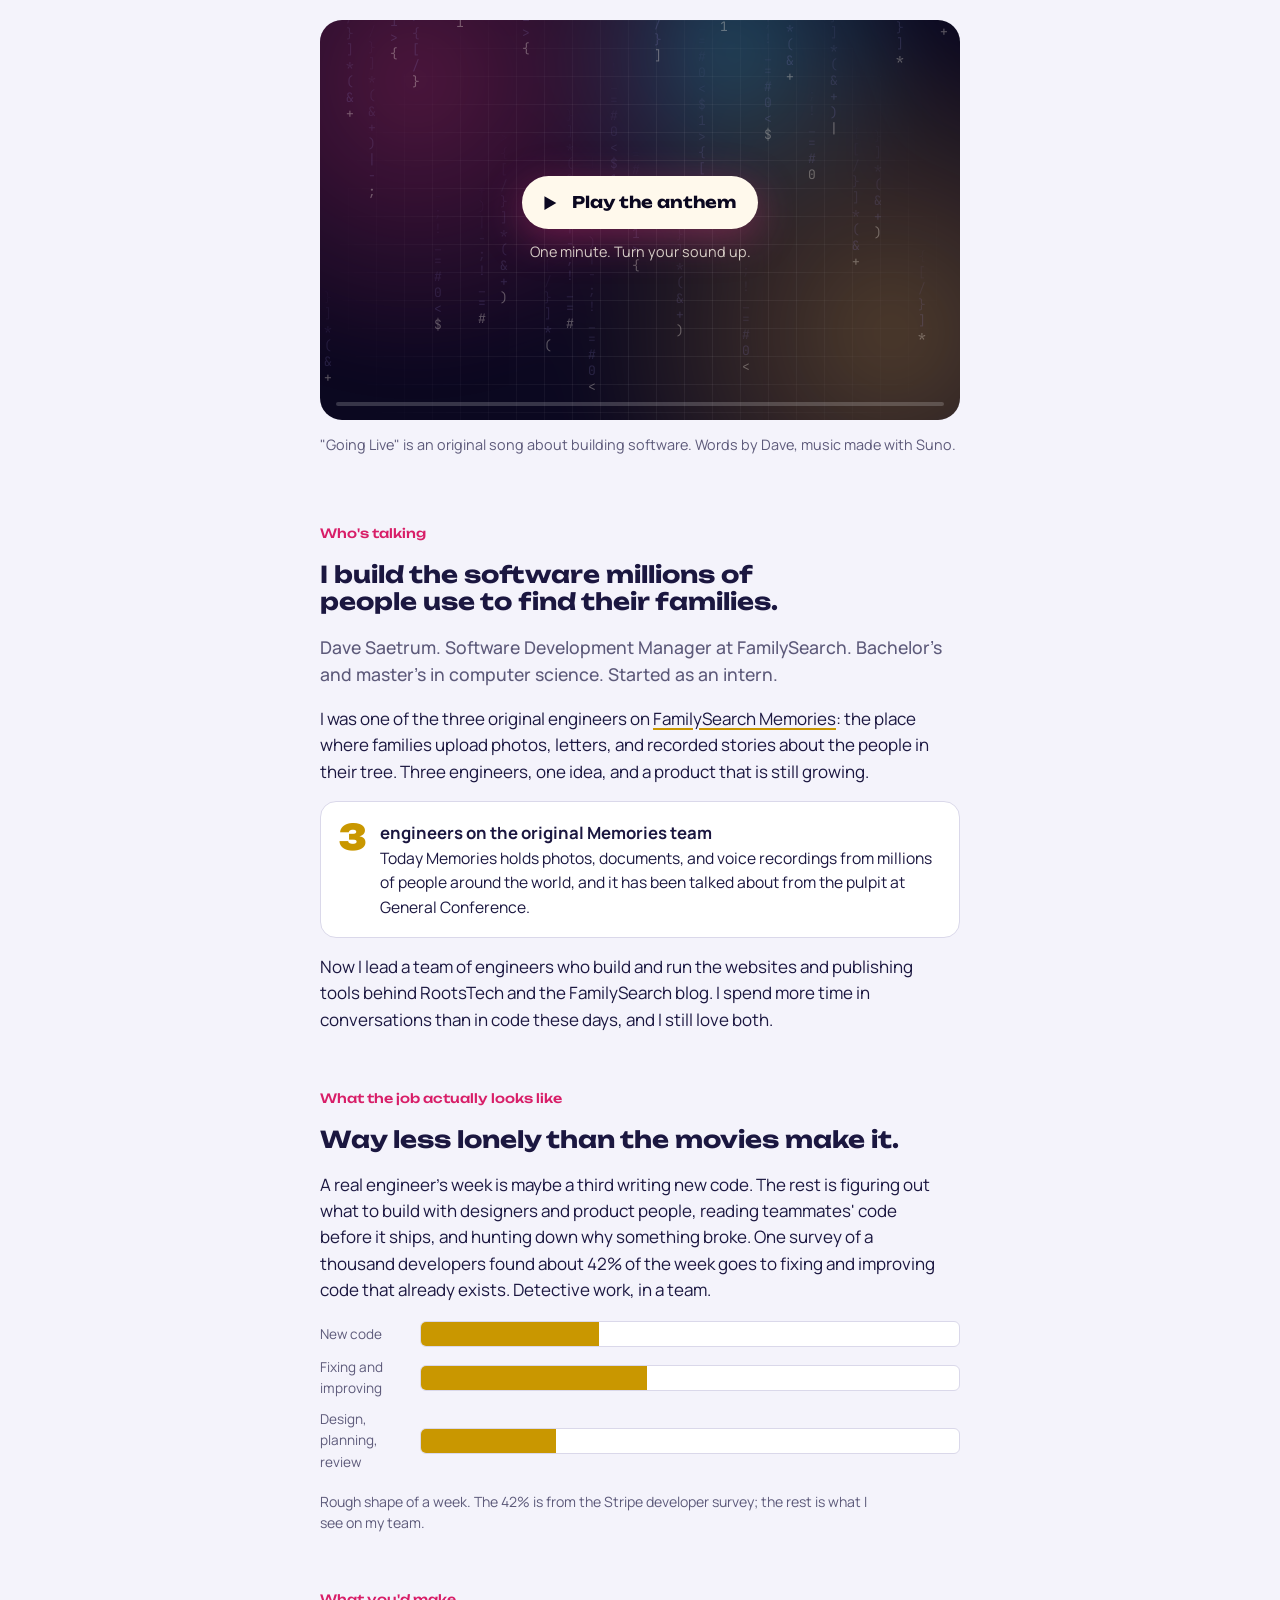
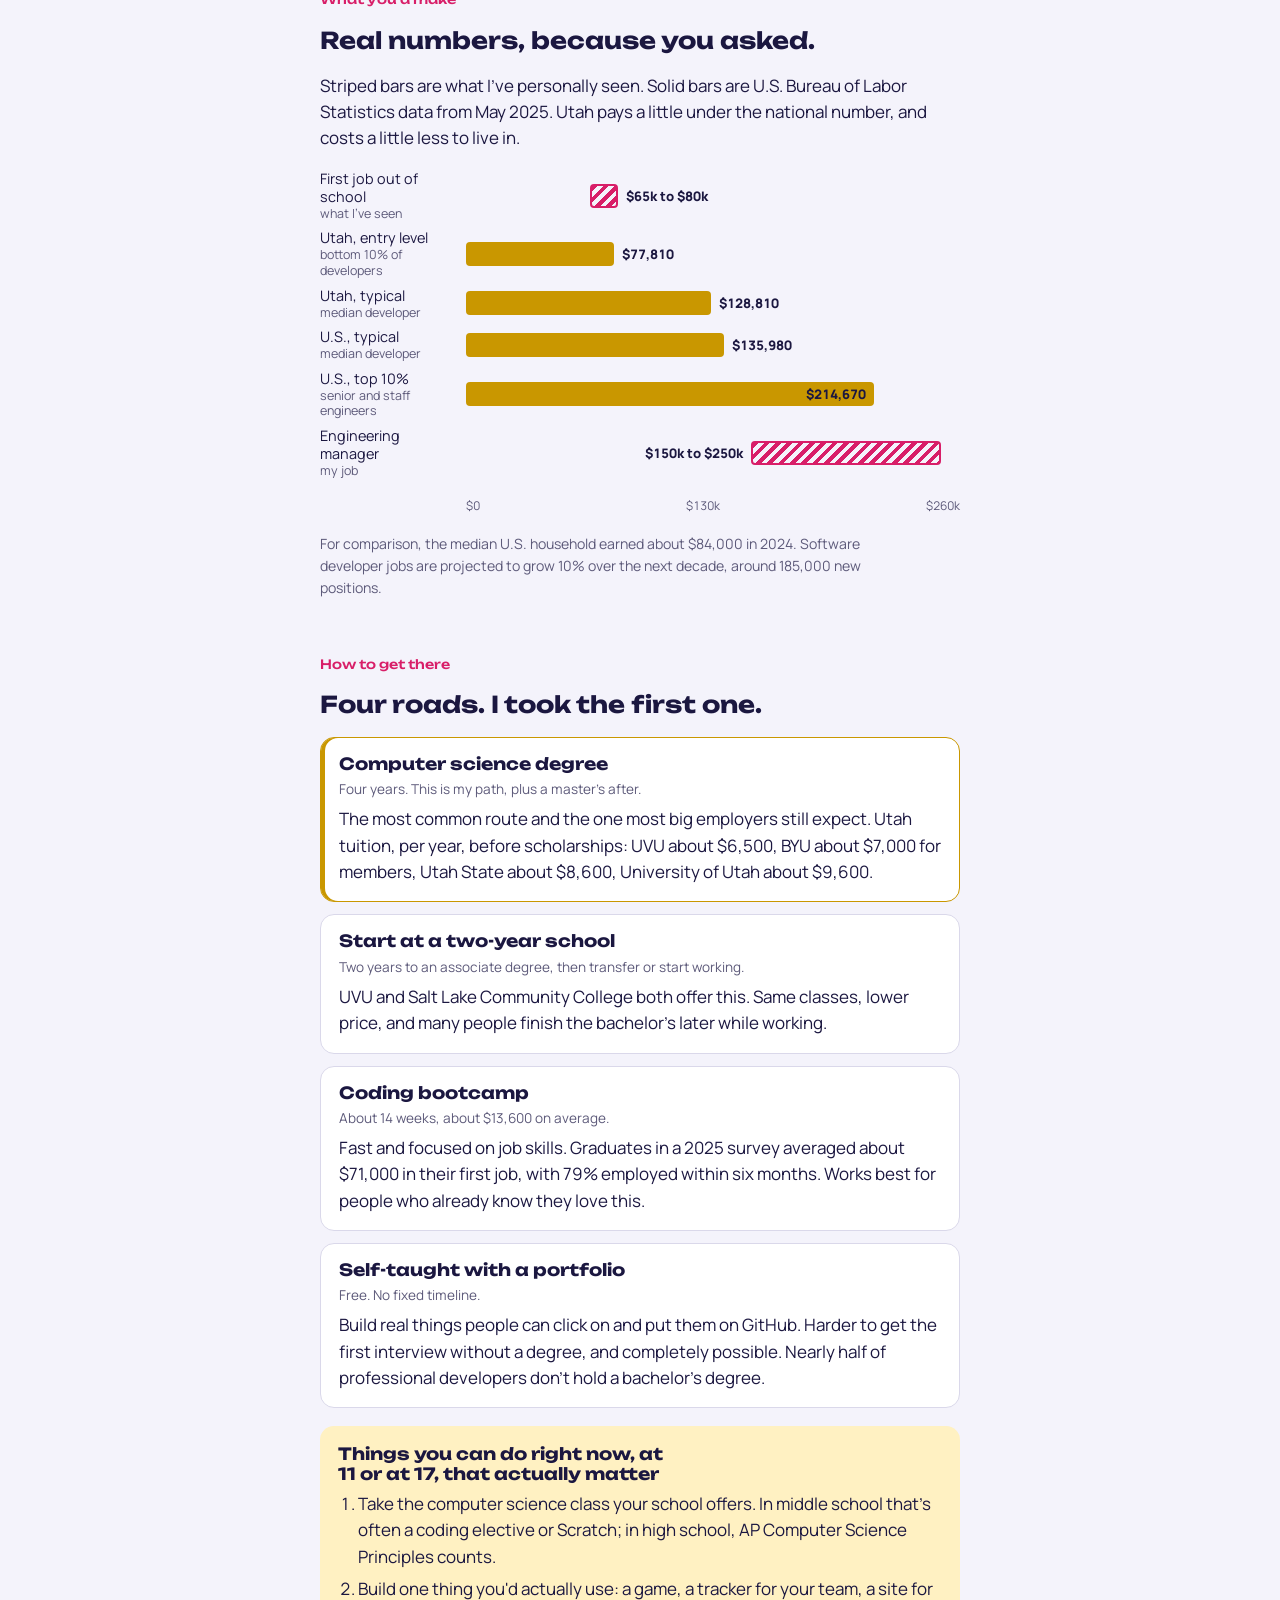
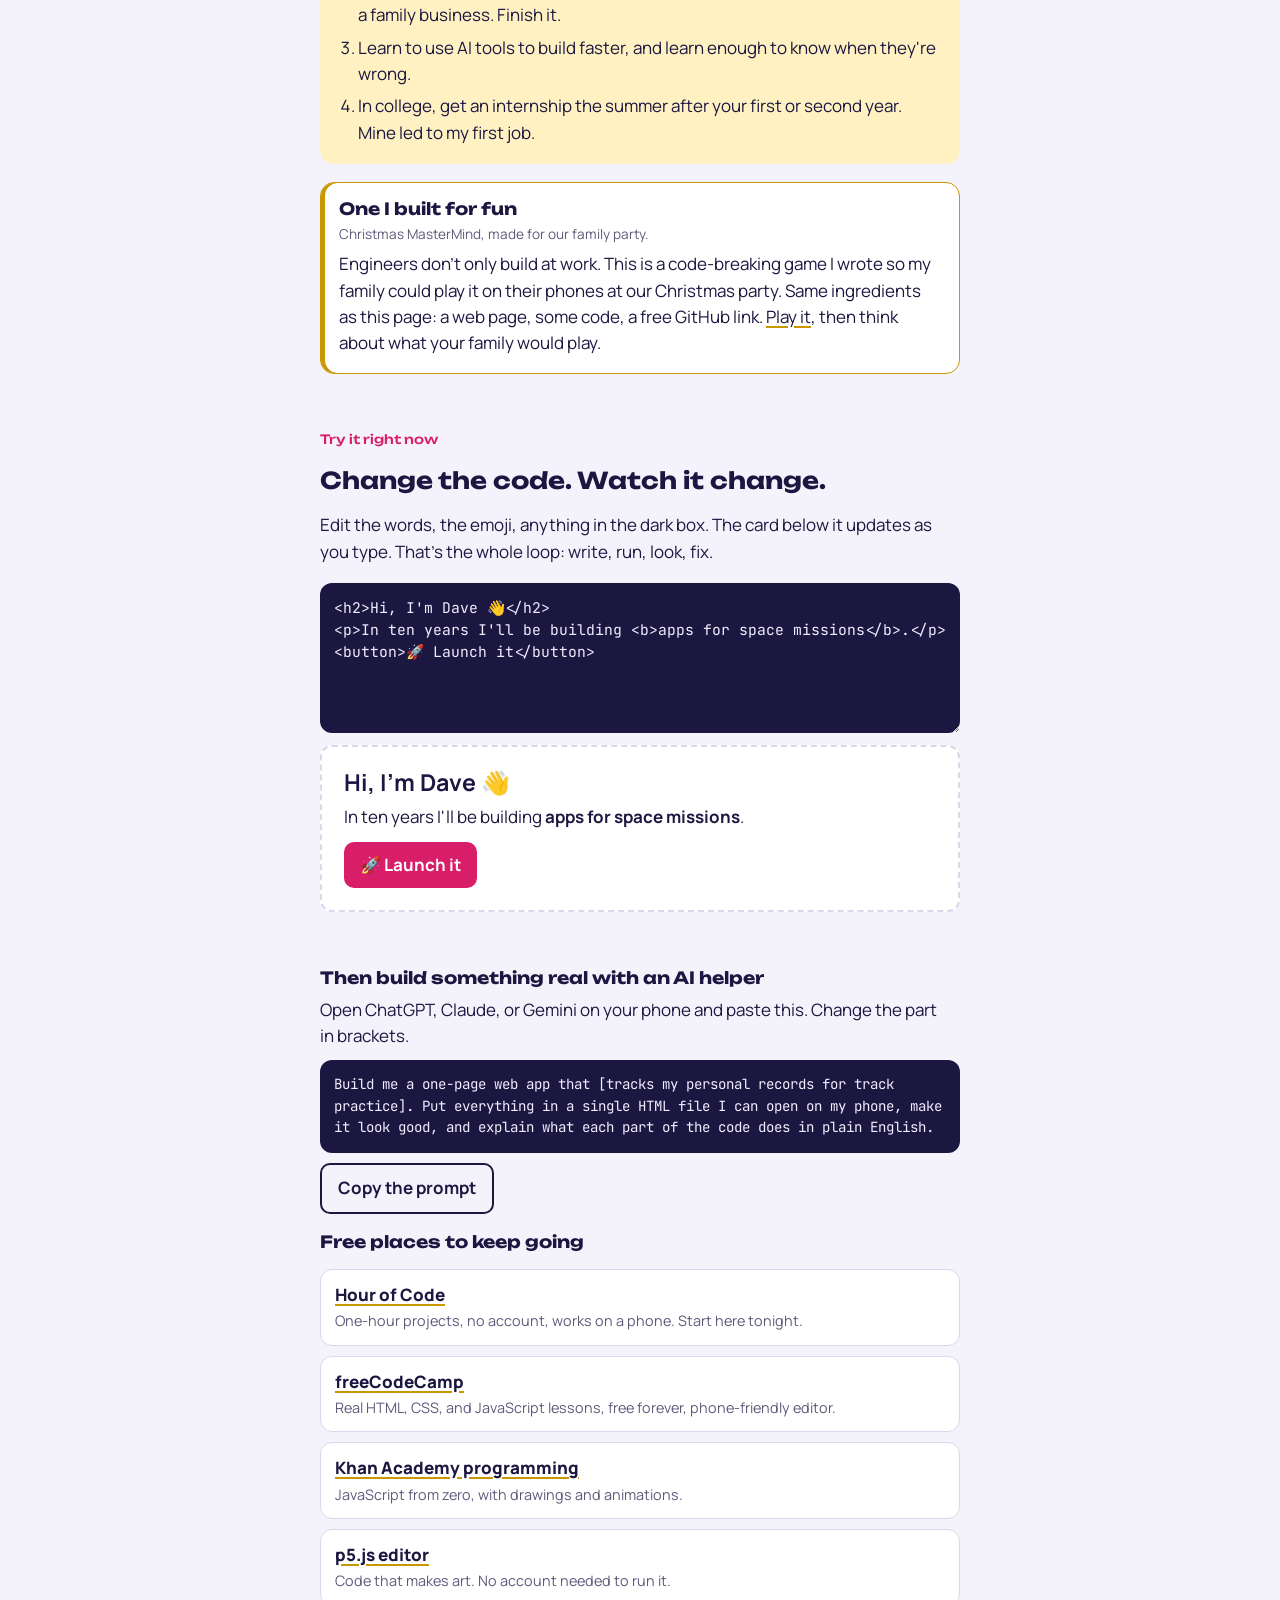
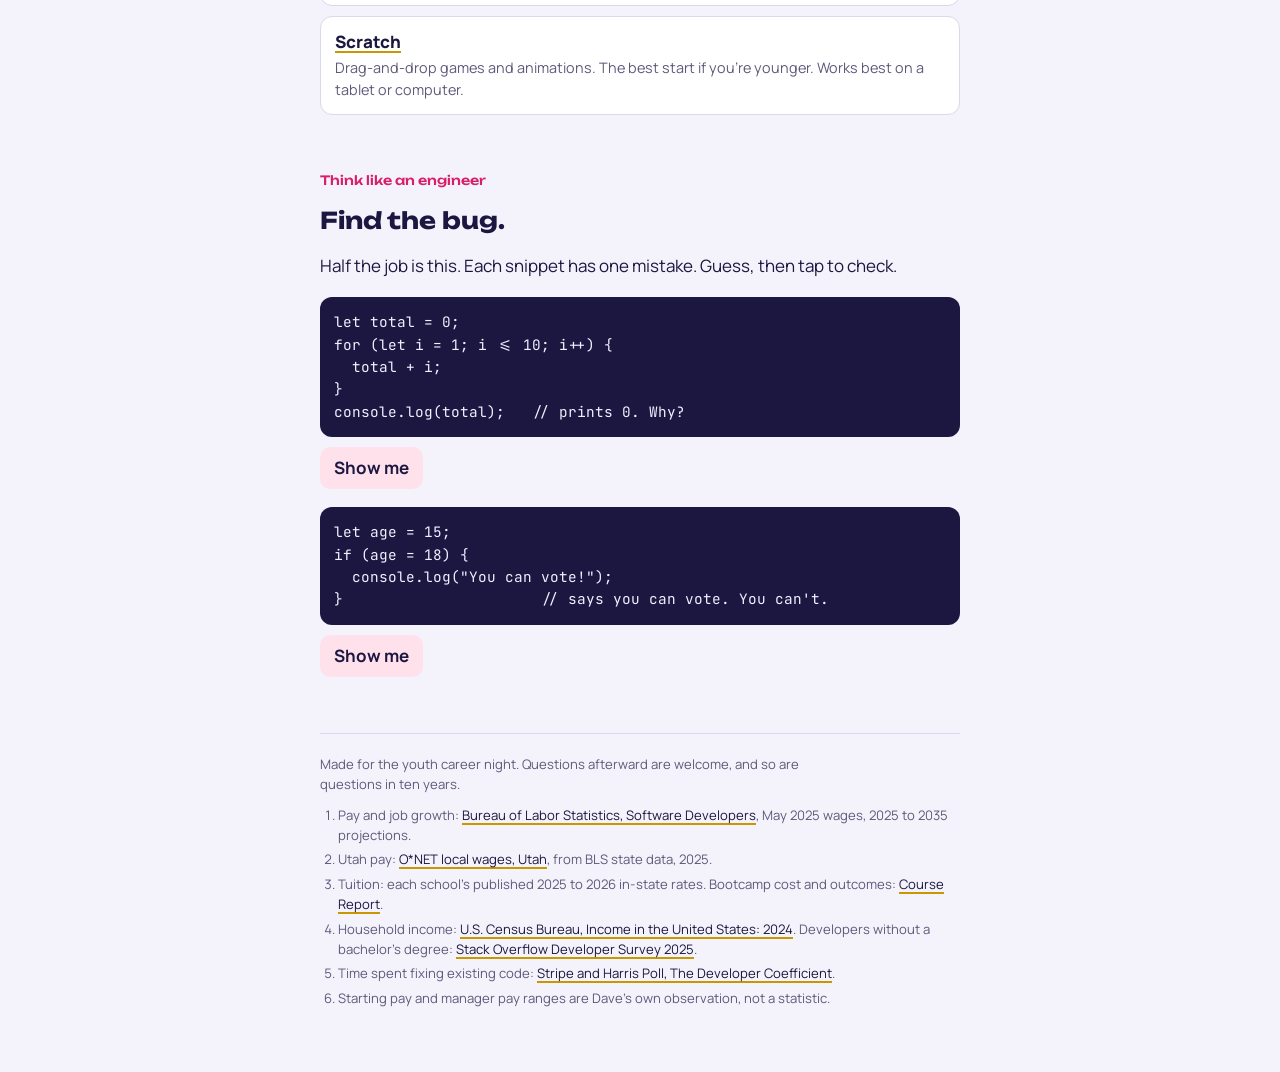
==== docs/index.html @ dc408374 "Put the whole youth career night project in the repo, with the page also built into docs/ The live p" ====
<!doctype html>
<!-- served from docs/ -->
<html lang="en">
<head>
<meta charset="utf-8">
<meta name="viewport" content="width=device-width, initial-scale=1, viewport-fit=cover">
<meta name="description" content="A one-minute original anthem and a one-page guide to a software engineering career for youth ages 11 to 18.">
<meta name="color-scheme" content="light dark">
<style>
  :root { padding-top: env(safe-area-inset-top, 0px); padding-bottom: env(safe-area-inset-bottom, 0px); }
  img { max-width: 100%; }
  [hidden] { display: none !important; }
</style>
<title>Going Live</title>
<link rel="stylesheet" href="https://fonts.googleapis.com/css2?family=Unbounded:wght@500;700;900&family=Manrope:wght@400;500;700;800&family=JetBrains+Mono:wght@400;600&display=swap">
<style>
  :root {
    --bg: #F4F3FB;
    --card: #FFFFFF;
    --ink: #1B1740;
    --muted: #5D5A7A;
    --line: #DAD8EA;
    --gold: #C99700;
    --gold-soft: #FFF1C2;
    --hot: #D81E68;
    --hot-soft: #FFE1EC;
    --code-bg: #1B1740;
    --code-ink: #F1EEFF;
    --focus: #2B5BFF;
    --stage: #0B0820;
    --stage-gold: #FFC24B;
    --stage-hot: #FF3D8A;
    --stage-cyan: #5FE6FF;
    --stage-ink: #FFF9EC;
  }
  @media (prefers-color-scheme: dark) {
    :root:not([data-theme="light"]) {
      color-scheme: dark;
      --bg: #15112B;
      --card: #1F1A3D;
      --ink: #F1EEFF;
      --muted: #A8A3C7;
      --line: #342D5E;
      --gold: #FFC24B;
      --gold-soft: #3A3010;
      --hot: #FF5C99;
      --hot-soft: #45183A;
      --code-bg: #0B0820;
      --code-ink: #F1EEFF;
      --focus: #8FB0FF;
    }
  }
  :root[data-theme="dark"] {
    color-scheme: dark;
    --bg: #15112B;
    --card: #1F1A3D;
    --ink: #F1EEFF;
    --muted: #A8A3C7;
    --line: #342D5E;
    --gold: #FFC24B;
    --gold-soft: #3A3010;
    --hot: #FF5C99;
    --hot-soft: #45183A;
    --code-bg: #0B0820;
    --code-ink: #F1EEFF;
    --focus: #8FB0FF;
  }

  * { box-sizing: border-box; }
  body {
    margin: 0;
    background: var(--bg);
    color: var(--ink);
    font-family: "Manrope", "Segoe UI", system-ui, sans-serif;
    font-size: 17px;
    line-height: 1.55;
    padding-inline: 16px;
    padding-block: 0 64px;
  }
  main { max-width: 640px; margin: 0 auto; display: grid; gap: 56px; }
  h1, h2, h3 { font-family: "Unbounded", "Manrope", sans-serif; text-wrap: balance; line-height: 1.15; margin: 0; }
  h2 { font-size: 1.45rem; font-weight: 700; }
  h3 { font-size: 1.05rem; font-weight: 700; }
  p { margin: 0; max-width: 62ch; }
  a { color: var(--ink); text-decoration-color: var(--gold); text-decoration-thickness: 2px; text-underline-offset: 3px; }
  a:hover { text-decoration-color: var(--hot); }
  :focus-visible { outline: 3px solid var(--focus); outline-offset: 3px; border-radius: 4px; }
  section { display: grid; gap: 18px; }
  .lede { font-size: 1.1rem; font-weight: 500; color: var(--muted); }
  .kicker { font-family: "Unbounded", sans-serif; font-weight: 500; font-size: .8rem; color: var(--hot); }

  /* ---------- Stage (the lyric video) ---------- */
  .top { display: grid; gap: 14px; padding-top: 20px; }
  .stage {
    position: relative;
    aspect-ratio: 4 / 5;
    max-width: 100%;
    border-radius: 22px;
    overflow: hidden;
    background: var(--stage);
    color: var(--stage-ink);
    display: grid;
    place-items: center;
    isolation: isolate;
    --beat: 0;
  }
  @media (min-width: 700px) { .stage { aspect-ratio: 16 / 10; } }
  .glow {
    position: absolute; inset: -20%;
    background:
      radial-gradient(circle at 25% 25%, var(--stage-hot) 0, transparent 38%),
      radial-gradient(circle at 78% 70%, var(--stage-gold) 0, transparent 40%),
      radial-gradient(circle at 60% 20%, var(--stage-cyan) 0, transparent 30%);
    opacity: .28;
    filter: blur(30px);
    transform: scale(calc(1 + var(--beat) * .08));
    transition: opacity .6s;
  }
  .stage.chorus .glow { opacity: .55; }
  .stage.live .glow { opacity: .8; }
  .grid {
    position: absolute; inset: 0;
    background-image: linear-gradient(rgba(255,255,255,.06) 1px, transparent 1px), linear-gradient(90deg, rgba(255,255,255,.06) 1px, transparent 1px);
    background-size: 28px 28px;
    mask-image: radial-gradient(circle at 50% 60%, #000 30%, transparent 80%);
    -webkit-mask-image: radial-gradient(circle at 50% 60%, #000 30%, transparent 80%);
  }
  .lyric {
    position: relative;
    z-index: 2;
    padding: 24px;
    text-align: center;
    font-family: "Unbounded", sans-serif;
    font-weight: 700;
    font-size: clamp(1.25rem, 5.2vw, 2rem);
    line-height: 1.2;
    text-wrap: balance;
    max-width: 92%;
    opacity: 0;
    transform: translateY(14px) scale(.96);
  }
  .lyric.in { animation: popin .42s cubic-bezier(.2,.9,.3,1.2) forwards; }
  .fx { position: absolute; inset: 0; z-index: 1; width: 100%; height: 100%; }
  .lyric .w { display: inline-block; color: var(--stage-ink); opacity: .38; transition: opacity .12s ease-out, transform .12s ease-out; }
  .lyric .w.on { opacity: 1; transform: translateY(-2px); }
  .lyric.count .w.on { color: var(--stage-gold); }
  .lyric.chorus { font-size: clamp(1.5rem, 6.4vw, 2.5rem); font-weight: 900; }
  .lyric.chorus .w { color: var(--stage-ink); opacity: .32; }
  .lyric.chorus .w.on { opacity: 1; background: linear-gradient(100deg, var(--stage-gold), #FFF3C4 45%, var(--stage-hot)); -webkit-background-clip: text; background-clip: text; color: transparent; }
  .lyric.title { font-size: clamp(2.2rem, 10vw, 4rem); font-weight: 900; letter-spacing: -.02em; color: var(--stage-ink); }
  .lyric.title small { display: block; font-family: "Manrope", sans-serif; font-weight: 600; font-size: .95rem; letter-spacing: 0; margin-top: 12px; color: var(--stage-gold); }
  @keyframes popin { to { opacity: 1; transform: none; } }
  .start {
    position: absolute; inset: 0; z-index: 3;
    display: grid; place-items: center; align-content: center; gap: 12px;
    background: transparent; border: 0; cursor: pointer; color: inherit; font: inherit;
  }
  .start .btn {
    display: inline-grid; grid-auto-flow: column; align-items: center; gap: 12px;
    padding: 14px 22px 14px 16px; border-radius: 999px;
    background: var(--stage-ink); color: var(--stage);
    font-family: "Unbounded", sans-serif; font-weight: 700; font-size: 1rem;
    box-shadow: 0 10px 40px rgba(255, 61, 138, .35);
  }
  .start .btn svg { width: 22px; height: 22px; }
  .start .note { font-size: .9rem; color: var(--stage-ink); opacity: .8; }
  .stage.playing .start { display: none; }
  .ctl {
    position: absolute; right: 14px; bottom: 28px; z-index: 4;
    width: 46px; height: 46px; border-radius: 50%; border: 0; cursor: pointer;
    background: rgba(255, 249, 236, .18); color: var(--stage-ink);
    backdrop-filter: blur(6px); -webkit-backdrop-filter: blur(6px);
    display: grid; place-items: center;
  }
  .ctl svg { width: 20px; height: 20px; fill: currentColor; }
  .ctl:hover { background: rgba(255, 249, 236, .3); }
  .stage.paused .lyric { opacity: .35; }
  .hint { position: absolute; left: 16px; bottom: 30px; z-index: 3; font-size: .8rem; color: var(--stage-ink); opacity: .7; }
  .bar { position: absolute; left: 16px; right: 16px; bottom: 14px; height: 4px; background: rgba(255,255,255,.18); border-radius: 2px; overflow: hidden; z-index: 2; }
  .bar i { display: block; height: 100%; width: 0; background: var(--stage-gold); }
  .caption { display: flex; justify-content: space-between; gap: 12px; font-size: .9rem; color: var(--muted); flex-wrap: wrap; }
  .replay { background: none; border: 0; padding: 0; font: inherit; font-weight: 700; color: var(--hot); cursor: pointer; }

  /* ---------- Story ---------- */
  .story { display: grid; gap: 16px; }
  .figure {
    display: grid; grid-template-columns: auto 1fr; gap: 14px; align-items: start;
    padding: 18px; border-radius: 16px; background: var(--card); border: 1px solid var(--line);
  }
  .figure .num { font-family: "Unbounded", sans-serif; font-weight: 900; font-size: 2.2rem; color: var(--gold); line-height: 1; font-variant-numeric: tabular-nums; }
  .figure p { font-size: .98rem; }
  .figure strong { display: block; font-size: 1.05rem; }

  /* ---------- Day in the life ---------- */
  .day { display: grid; gap: 10px; }
  .day .row { display: grid; grid-template-columns: 5.5rem 1fr; gap: 12px; align-items: center; }
  .day .track { height: 26px; border-radius: 6px; background: var(--card); border: 1px solid var(--line); overflow: hidden; display: flex; }
  .day .track span { display: block; height: 100%; background: var(--gold); }
  .day .track span + span { margin-left: 2px; }
  .day .row small { color: var(--muted); font-size: .85rem; }
  .legend { display: flex; gap: 16px; flex-wrap: wrap; font-size: .85rem; color: var(--muted); }
  .legend i { display: inline-block; width: 12px; height: 12px; border-radius: 3px; vertical-align: -2px; margin-right: 6px; background: var(--gold); }
  .legend i.mine { background: repeating-linear-gradient(135deg, var(--hot) 0 3px, transparent 3px 6px); border: 1px solid var(--hot); }

  /* ---------- Pay ladder ---------- */
  .ladder { display: grid; gap: 8px; }
  .ladder .r { display: grid; grid-template-columns: minmax(0, 8.5rem) 1fr; gap: 10px; align-items: center; }
  .ladder .lab { font-size: .9rem; line-height: 1.25; }
  .ladder .lab small { display: block; color: var(--muted); font-size: .78rem; }
  .ladder .scale { position: relative; height: 30px; }
  .ladder .fill { position: absolute; top: 3px; bottom: 3px; border-radius: 4px; background: var(--gold); min-width: 4px; }
  .ladder .fill.mine { background: repeating-linear-gradient(135deg, var(--hot) 0 4px, transparent 4px 8px); border: 2px solid var(--hot); }
  .ladder .val { position: absolute; top: 50%; transform: translateY(-50%); left: calc(var(--x) + 8px); font-size: .82rem; font-weight: 800; white-space: nowrap; font-variant-numeric: tabular-nums; }
  .ladder .val.flip { left: auto; right: calc(100% - var(--x) + 8px); }
  .axis { display: flex; justify-content: space-between; margin-left: calc(8.5rem + 10px); font-size: .75rem; color: var(--muted); font-variant-numeric: tabular-nums; }
  .note { font-size: .88rem; color: var(--muted); }
  @media (max-width: 430px) {
    .ladder .r { grid-template-columns: minmax(0, 7rem) 1fr; }
    .axis { margin-left: calc(7rem + 10px); }
  }

  /* ---------- Paths ---------- */
  .paths { display: grid; gap: 12px; }
  .path { padding: 16px 18px; border-radius: 14px; border: 1px solid var(--line); background: var(--card); display: grid; gap: 6px; }
  .path.mine { border-color: var(--gold); box-shadow: inset 4px 0 0 var(--gold); }
  .path .meta { font-size: .85rem; color: var(--muted); }
  .path ul { margin: 4px 0 0; padding-left: 18px; font-size: .95rem; }
  .now { padding: 18px; border-radius: 14px; background: var(--gold-soft); display: grid; gap: 8px; }
  .now ol { margin: 0; padding-left: 20px; display: grid; gap: 6px; }

  /* ---------- Try it ---------- */
  .editor { display: grid; gap: 12px; }
  textarea {
    width: 100%; min-height: 150px; resize: vertical;
    font-family: "JetBrains Mono", Consolas, monospace; font-size: .92rem; line-height: 1.5;
    color: var(--code-ink); background: var(--code-bg); border: 0; border-radius: 12px; padding: 14px;
  }
  .preview { padding: 22px; border-radius: 12px; border: 2px dashed var(--line); background: var(--card); min-height: 90px; }
  .preview h2, .preview h1, .preview h3 { font-family: "Manrope", sans-serif; margin: 0 0 8px; }
  .preview p { margin: 0 0 12px; }
  .preview button { font: inherit; font-weight: 700; padding: 10px 16px; border-radius: 10px; border: 0; background: var(--hot); color: #fff; cursor: pointer; }
  .toast { font-weight: 800; color: var(--hot); min-height: 1.5em; }
  .prompt { display: grid; gap: 10px; }
  .prompt pre {
    margin: 0; white-space: pre-wrap; font-family: "JetBrains Mono", Consolas, monospace; font-size: .88rem;
    background: var(--code-bg); color: var(--code-ink); padding: 14px; border-radius: 12px;
  }
  .copy { justify-self: start; font: inherit; font-weight: 700; padding: 10px 16px; border-radius: 10px; border: 2px solid var(--ink); background: transparent; color: var(--ink); cursor: pointer; }
  .links { display: grid; gap: 10px; padding: 0; margin: 0; list-style: none; }
  .links li { display: grid; gap: 2px; padding: 12px 14px; border-radius: 12px; background: var(--card); border: 1px solid var(--line); }
  .links li a { font-weight: 800; }
  .links li span { font-size: .9rem; color: var(--muted); }

  /* ---------- Bug hunt ---------- */
  .bug { display: grid; gap: 10px; }
  .bug pre { margin: 0; overflow-x: auto; font-family: "JetBrains Mono", Consolas, monospace; font-size: .9rem; line-height: 1.55; background: var(--code-bg); color: var(--code-ink); padding: 14px; border-radius: 12px; }
  .bug .fixed { color: var(--stage-gold); font-weight: 600; }
  .reveal { justify-self: start; font: inherit; font-weight: 700; padding: 8px 14px; border-radius: 10px; border: 0; background: var(--hot-soft); color: var(--ink); cursor: pointer; }
  .answer { padding: 12px 14px; border-radius: 10px; background: var(--gold-soft); font-size: .95rem; }

  footer { display: grid; gap: 10px; font-size: .82rem; color: var(--muted); border-top: 1px solid var(--line); padding-top: 20px; }
  footer ol { margin: 0; padding-left: 18px; display: grid; gap: 4px; }

  @media (prefers-reduced-motion: reduce) {
    .glow { transform: none !important; transition: none; }
    .lyric.in { animation-duration: .01s; }
  }
</style>

</head>
<body>
<main>
  <div class="top">
    <div class="stage" id="stage" aria-label="One-minute lyric video: Going Live">
      <div class="glow"></div>
      <div class="grid"></div>
      <canvas class="fx" id="fx" aria-hidden="true"></canvas>
      <div class="lyric" id="lyric" aria-live="polite"></div>
      <button class="start" id="start" type="button" aria-label="Play the one-minute anthem">
        <span class="btn"><svg viewBox="0 0 24 24" fill="currentColor" aria-hidden="true"><path d="M7 4.5v15l13-7.5z"/></svg>Play the anthem</span>
        <span class="note">One minute. Turn your sound up.</span>
      </button>
      <button class="ctl" id="pause" type="button" aria-label="Pause" hidden>
        <svg viewBox="0 0 24 24" aria-hidden="true"><path id="pause-icon" d="M6 5h4v14H6zm8 0h4v14h-4z"/></svg>
      </button>
      <span class="hint" id="hint" hidden>Tap anywhere to pause</span>
      <div class="bar" aria-hidden="true"><i id="progress"></i></div>
    </div>
    <div class="caption">
      <span>"Going Live" is an original song about building software. Words by Dave, music made with Suno.</span>
      <button class="replay" id="replay" type="button" hidden>Play it again</button>
      <span id="audio-note" role="status"></span>
    </div>
  </div>

  <section id="who">
    <span class="kicker">Who's talking</span>
    <h2>I build the software millions of people use to find their families.</h2>
    <p class="lede">Dave Saetrum. Software Development Manager at FamilySearch. Bachelor's and master's in computer science. Started as an intern.</p>
    <div class="story">
      <p>I was one of the three original engineers on <a href="https://www.familysearch.org/en/memories/">FamilySearch Memories</a>: the place where families upload photos, letters, and recorded stories about the people in their tree. Three engineers, one idea, and a product that is still growing.</p>
      <div class="figure">
        <div class="num">3</div>
        <p><strong>engineers on the original Memories team</strong>Today Memories holds photos, documents, and voice recordings from millions of people around the world, and it has been talked about from the pulpit at General Conference.</p>
      </div>
      <p>Now I lead a team of engineers who build and run the websites and publishing tools behind RootsTech and the FamilySearch blog. I spend more time in conversations than in code these days, and I still love both.</p>
    </div>
  </section>

  <section id="day">
    <span class="kicker">What the job actually looks like</span>
    <h2>Way less lonely than the movies make it.</h2>
    <p>A real engineer's week is maybe a third writing new code. The rest is figuring out what to build with designers and product people, reading teammates' code before it ships, and hunting down why something broke. One survey of a thousand developers found about 42% of the week goes to fixing and improving code that already exists. Detective work, in a team.</p>
    <div class="day" role="img" aria-label="A typical week: roughly a third writing new code, a third fixing and improving existing code, a third planning, design, and code review.">
      <div class="row"><small>New code</small><div class="track"><span style="width:33%"></span></div></div>
      <div class="row"><small>Fixing and improving</small><div class="track"><span style="width:42%"></span></div></div>
      <div class="row"><small>Design, planning, review</small><div class="track"><span style="width:25%"></span></div></div>
    </div>
    <p class="note">Rough shape of a week. The 42% is from the Stripe developer survey; the rest is what I see on my team.</p>
  </section>

  <section id="pay">
    <span class="kicker">What you'd make</span>
    <h2>Real numbers, because you asked.</h2>
    <p>Striped bars are what I've personally seen. Solid bars are U.S. Bureau of Labor Statistics data from May 2025. Utah pays a little under the national number, and costs a little less to live in.</p>
    <div class="ladder" role="img" aria-label="Pay ladder: first job 65 to 80 thousand dollars; Utah entry level 77,810; Utah median 128,810; US median 135,980; US top ten percent 214,670; engineering manager 150 to 250 thousand.">
      <div class="r"><div class="lab">First job out of school<small>what I've seen</small></div><div class="scale"><div class="fill mine" style="left:25%;width:5.8%"></div><span class="val" style="--x:30.8%">$65k to $80k</span></div></div>
      <div class="r"><div class="lab">Utah, entry level<small>bottom 10% of developers</small></div><div class="scale"><div class="fill" style="left:0;width:29.9%"></div><span class="val" style="--x:29.9%">$77,810</span></div></div>
      <div class="r"><div class="lab">Utah, typical<small>median developer</small></div><div class="scale"><div class="fill" style="left:0;width:49.5%"></div><span class="val" style="--x:49.5%">$128,810</span></div></div>
      <div class="r"><div class="lab">U.S., typical<small>median developer</small></div><div class="scale"><div class="fill" style="left:0;width:52.3%"></div><span class="val" style="--x:52.3%">$135,980</span></div></div>
      <div class="r"><div class="lab">U.S., top 10%<small>senior and staff engineers</small></div><div class="scale"><div class="fill" style="left:0;width:82.6%"></div><span class="val flip" style="--x:82.6%">$214,670</span></div></div>
      <div class="r"><div class="lab">Engineering manager<small>my job</small></div><div class="scale"><div class="fill mine" style="left:57.7%;width:38.5%"></div><span class="val flip" style="--x:57.7%">$150k to $250k</span></div></div>
    </div>
    <div class="axis"><span>$0</span><span>$130k</span><span>$260k</span></div>
    <p class="note">For comparison, the median U.S. household earned about $84,000 in 2024. Software developer jobs are projected to grow 10% over the next decade, around 185,000 new positions.</p>
  </section>

  <section id="paths">
    <span class="kicker">How to get there</span>
    <h2>Four roads. I took the first one.</h2>
    <div class="paths">
      <div class="path mine">
        <h3>Computer science degree</h3>
        <span class="meta">Four years. This is my path, plus a master's after.</span>
        <p>The most common route and the one most big employers still expect. Utah tuition, per year, before scholarships: UVU about $6,500, BYU about $7,000 for members, Utah State about $8,600, University of Utah about $9,600.</p>
      </div>
      <div class="path">
        <h3>Start at a two-year school</h3>
        <span class="meta">Two years to an associate degree, then transfer or start working.</span>
        <p>UVU and Salt Lake Community College both offer this. Same classes, lower price, and many people finish the bachelor's later while working.</p>
      </div>
      <div class="path">
        <h3>Coding bootcamp</h3>
        <span class="meta">About 14 weeks, about $13,600 on average.</span>
        <p>Fast and focused on job skills. Graduates in a 2025 survey averaged about $71,000 in their first job, with 79% employed within six months. Works best for people who already know they love this.</p>
      </div>
      <div class="path">
        <h3>Self-taught with a portfolio</h3>
        <span class="meta">Free. No fixed timeline.</span>
        <p>Build real things people can click on and put them on GitHub. Harder to get the first interview without a degree, and completely possible. Nearly half of professional developers don't hold a bachelor's degree.</p>
      </div>
    </div>
    <div class="now">
      <h3>Things you can do right now, at 11 or at 17, that actually matter</h3>
      <ol>
        <li>Take the computer science class your school offers. In middle school that's often a coding elective or Scratch; in high school, AP Computer Science Principles counts.</li>
        <li>Build one thing you'd actually use: a game, a tracker for your team, a site for a family business. Finish it.</li>
        <li>Learn to use AI tools to build faster, and learn enough to know when they're wrong.</li>
        <li>In college, get an internship the summer after your first or second year. Mine led to my first job.</li>
      </ol>
    </div>
    <div class="path mine">
      <h3>One I built for fun</h3>
      <span class="meta">Christmas MasterMind, made for our family party.</span>
      <p>Engineers don't only build at work. This is a code-breaking game I wrote so my family could play it on their phones at our Christmas party. Same ingredients as this page: a web page, some code, a free GitHub link. <a href="https://murteas.github.io/XmasMM/">Play it</a>, then think about what your family would play.</p>
    </div>
  </section>

  <section id="try">
    <span class="kicker">Try it right now</span>
    <h2>Change the code. Watch it change.</h2>
    <p>Edit the words, the emoji, anything in the dark box. The card below it updates as you type. That's the whole loop: write, run, look, fix.</p>
    <div class="editor">
      <label for="code" hidden>Editable HTML</label>
      <textarea id="code" spellcheck="false">&lt;h2&gt;Hi, I'm Dave 👋&lt;/h2&gt;
&lt;p&gt;In ten years I'll be building &lt;b&gt;apps for space missions&lt;/b&gt;.&lt;/p&gt;
&lt;button&gt;🚀 Launch it&lt;/button&gt;</textarea>
      <div class="preview" id="preview"></div>
      <div class="toast" id="toast" aria-live="polite"></div>
    </div>
    <div class="prompt">
      <h3>Then build something real with an AI helper</h3>
      <p>Open ChatGPT, Claude, or Gemini on your phone and paste this. Change the part in brackets.</p>
      <pre id="prompt-text">Build me a one-page web app that [tracks my personal records for track practice]. Put everything in a single HTML file I can open on my phone, make it look good, and explain what each part of the code does in plain English.</pre>
      <button class="copy" id="copy" type="button">Copy the prompt</button>
    </div>
    <h3>Free places to keep going</h3>
    <ul class="links">
      <li><a href="https://code.org/hourofcode">Hour of Code</a><span>One-hour projects, no account, works on a phone. Start here tonight.</span></li>
      <li><a href="https://www.freecodecamp.org/learn">freeCodeCamp</a><span>Real HTML, CSS, and JavaScript lessons, free forever, phone-friendly editor.</span></li>
      <li><a href="https://www.khanacademy.org/computing/computer-programming">Khan Academy programming</a><span>JavaScript from zero, with drawings and animations.</span></li>
      <li><a href="https://editor.p5js.org">p5.js editor</a><span>Code that makes art. No account needed to run it.</span></li>
      <li><a href="https://scratch.mit.edu">Scratch</a><span>Drag-and-drop games and animations. The best start if you're younger. Works best on a tablet or computer.</span></li>
    </ul>
  </section>

  <section id="bug">
    <span class="kicker">Think like an engineer</span>
    <h2>Find the bug.</h2>
    <p>Half the job is this. Each snippet has one mistake. Guess, then tap to check.</p>
    <div class="bug">
      <pre>let total = 0;
for (let i = 1; i &lt;= 10; i++) {
  total + i;
}
console.log(total);   // prints 0. Why?</pre>
      <button class="reveal" type="button" data-answer="a1">Show me</button>
      <div class="answer" id="a1" hidden><code>total + i</code> adds the numbers and then throws the result away. It needs <code>total += i</code>, which adds <em>and saves</em>. Every engineer alive has made this one.</div>
    </div>
    <div class="bug">
      <pre>let age = 15;
if (age = 18) {
  console.log("You can vote!");
}                      // says you can vote. You can't.</pre>
      <button class="reveal" type="button" data-answer="a2">Show me</button>
      <div class="answer" id="a2" hidden>One equals sign <em>sets</em> age to 18. Comparing takes two: <code>age === 18</code>. The computer did exactly what it was told, which is the whole problem with computers.</div>
    </div>
  </section>

  <footer>
    <p>Made for the youth career night. Questions afterward are welcome, and so are questions in ten years.</p>
    <ol>
      <li>Pay and job growth: <a href="https://www.bls.gov/ooh/computer-and-information-technology/software-developers.htm">Bureau of Labor Statistics, Software Developers</a>, May 2025 wages, 2025 to 2035 projections.</li>
      <li>Utah pay: <a href="https://www.onetonline.org/link/localwages/15-1252.00?st=UT">O*NET local wages, Utah</a>, from BLS state data, 2025.</li>
      <li>Tuition: each school's published 2025 to 2026 in-state rates. Bootcamp cost and outcomes: <a href="https://www.coursereport.com/coding-bootcamp-ultimate-guide">Course Report</a>.</li>
      <li>Household income: <a href="https://www.census.gov/newsroom/press-releases/2025/income-poverty-health-insurance-coverage.html">U.S. Census Bureau, Income in the United States: 2024</a>. Developers without a bachelor's degree: <a href="https://survey.stackoverflow.co/2025/developers">Stack Overflow Developer Survey 2025</a>.</li>
      <li>Time spent fixing existing code: <a href="https://stripe.com/files/reports/the-developer-coefficient.pdf">Stripe and Harris Poll, The Developer Coefficient</a>.</li>
      <li>Starting pay and manager pay ranges are Dave's own observation, not a statistic.</li>
    </ol>
  </footer>
</main>

<script>
(function () {
  // ---------- The one-minute lyric video ----------
  // going-live.mp3 is published next to this page. Every word carries the time it is sung, taken from a
  // word-level transcription of the track. If the audio cannot load, the page falls back to a synthesized
  // beat and says so under the video.
  var AUDIO_SRC = "going-live.mp3";
  var BPM = 128;
  var DURATION = 68.72;
  var CUES = [
    { t: 0.65, kind: "verse", words: [["Blank", 0.8], ["screen,", 1.44], ["blinking", 1.9], ["line,", 2.3], ["the", 2.9], ["whole", 3.3], ["world", 3.68], ["in", 4.08], ["my", 4.28], ["hands", 4.48]] },
    { t: 4.95, kind: "verse", words: [["Every", 5.1], ["bug's", 5.36], ["a", 6.02], ["door,", 6.1], ["every", 6.88], ["fix", 7.22], ["a", 7.56], ["plan", 7.96]] },
    { t: 8.53, kind: "verse", words: [["Think", 8.68], ["it,", 8.99], ["type", 9.19], ["it,", 9.45], ["break", 9.66], ["it,", 9.96], ["build", 10.17], ["it", 10.48], ["back", 10.63], ["tonight", 10.89]] },
    { t: 12.31, kind: "countdown", words: [["Three,", 12.46], ["two,", 13.58], ["one,", 14.5], ["hit", 15.26], ["run", 15.52]] },
    { t: 16.41, kind: "pre", words: [["Nobody", 16.56], ["sees", 17.12], ["the", 17.44], ["hours,", 17.72], ["they", 18.34], ["only", 18.62], ["see", 19.0], ["the", 19.32], ["light", 19.6]] },
    { t: 20.19, kind: "pre", words: [["But", 20.34], ["I", 20.58], ["know", 20.8], ["what", 20.94], ["I", 21.28], ["made,", 21.38], ["and", 21.8], ["I", 22.18], ["made", 22.4], ["it", 23.14], ["right", 23.8]] },
    { t: 26.57, kind: "chorus", words: [["Watch", 26.72], ["it", 27.2], ["come", 27.4], ["alive,", 27.68], ["alive", 29.7]] },
    { t: 30.29, kind: "chorus", words: [["Something", 30.44], ["out", 30.92], ["of", 31.36], ["nothing", 31.52], ["and", 31.8], ["I", 32.24], ["built", 32.46], ["it", 32.64], ["with", 32.88], ["my", 33.08], ["mind", 33.3]] },
    { t: 33.83, kind: "chorus", words: [["Ship", 33.98], ["it", 34.38], ["to", 34.68], ["the", 34.94], ["sky,", 35.14], ["tonight", 36.56]] },
    { t: 37.63, kind: "chorus", words: [["Every", 37.78], ["line", 38.26], ["I", 38.64], ["write", 38.8], ["can", 39.08], ["light", 39.32], ["up", 39.54], ["someone's", 39.7], ["life", 40.58]] },
    { t: 41.59, kind: "run", words: [["We're", 41.74], ["gonna", 42.08], ["run", 42.32], ["it,", 42.66], ["run", 43.0], ["it,", 43.1], ["run", 43.4], ["it,", 43.56], ["we're", 43.76], ["going", 43.92], ["live", 44.04]] },
    { t: 45.07, kind: "run", words: [["We're", 45.22], ["gonna", 45.7], ["run", 45.98], ["it,", 46.3], ["run", 46.62], ["it,", 46.74], ["run", 47.06], ["it,", 47.24], ["we're", 47.4], ["going", 47.58], ["live", 47.74]] },
    { t: 48.03, kind: "chorus", words: [["Watch", 48.18], ["it", 49.08], ["come", 49.36], ["alive,", 49.62], ["alive", 51.48]] },
    { t: 52.05, kind: "chorus", words: [["Something", 52.2], ["out", 52.62], ["of", 53.3], ["nothing", 53.42], ["and", 53.76], ["I", 54.14], ["built", 54.32], ["it", 54.56], ["with", 54.8], ["my", 54.98], ["mind", 55.2]] },
    { t: 55.63, kind: "chorus", words: [["Ship", 55.78], ["it", 56.2], ["to", 56.6], ["the", 56.84], ["sky,", 57.02], ["tonight", 58.32]] },
    { t: 59.55, kind: "chorus", words: [["Every", 59.7], ["line", 60.14], ["I", 60.52], ["write", 60.7], ["can", 60.98], ["light", 61.18], ["up", 61.42], ["someone's", 61.6], ["life", 62.38]] },
    { t: 63.51, kind: "run", words: [["We're", 63.66], ["gonna", 64.0], ["run", 64.18], ["it,", 64.52], ["run", 64.84], ["it,", 64.96], ["run", 65.28], ["it,", 65.4], ["we're", 65.6], ["going", 65.72], ["live", 65.9]] },
    { t: 66.4, kind: "title", words: [] }
  ];

  var stage = document.getElementById("stage");
  var lyric = document.getElementById("lyric");
  var start = document.getElementById("start");
  var replay = document.getElementById("replay");
  var progress = document.getElementById("progress");
  var reduced = window.matchMedia("(prefers-reduced-motion: reduce)").matches;

  var audioNote = document.getElementById("audio-note");
  var pauseBtn = document.getElementById("pause");
  var pauseIcon = document.getElementById("pause-icon");
  var hint = document.getElementById("hint");
  var PAUSE_PATH = "M6 5h4v14H6zm8 0h4v14h-4z", PLAY_PATH = "M7 4.5v15l13-7.5z";
  var audio = null, ctx = null, startedAt = 0, raf = 0, cueIndex = -1, running = false, paused = false;
  var analyser = null, bins = null, beatSmooth = 0;

  function now() {
    if (audio) return audio.currentTime;
    if (ctx) return ctx.currentTime - startedAt;
    return 0;
  }

  // Drive the glow from the track's own bass energy when we can; fall back to a fixed-tempo pulse.
  function attachAnalyser() {
    try {
      ctx = ctx || new (window.AudioContext || window.webkitAudioContext)();
      if (ctx.state === "suspended") ctx.resume();
      var src = ctx.createMediaElementSource(audio);
      analyser = ctx.createAnalyser(); analyser.fftSize = 256; analyser.smoothingTimeConstant = 0.5;
      src.connect(analyser); analyser.connect(ctx.destination);
      bins = new Uint8Array(analyser.frequencyBinCount);
    } catch (e) { analyser = null; }
  }
  function beatLevel(t) {
    if (analyser) {
      analyser.getByteFrequencyData(bins);
      var sum = 0; for (var i = 1; i < 8; i++) sum += bins[i];
      var level = Math.max(0, (sum / 7 - 120) / 135);
      beatSmooth = level > beatSmooth ? level : beatSmooth * 0.85;
      return Math.min(1, beatSmooth);
    }
    var phase = (t * BPM / 60) % 1;
    return Math.max(0, 1 - phase * 2.5);
  }

  // ---------- Visuals: code rain, countdown numerals, bursts, rings, the deploy bar ----------
  var fx = document.getElementById("fx");
  var g2 = fx.getContext("2d");
  var W = 0, H = 0, DPR = 1;
  var GLYPHS = "{}();=<>/*+-_01[]&|!#$".split("");
  var PCOLORS = ["#FFC24B", "#FF3D8A", "#FFF3C4", "#5FE6FF"];
  var columns = [], particles = [], flashes = [], rings = [];
  var scene = "idle", lastT = 0, deployDone = false, idleTimer = 0;
  var wordSpans = [], wordIndex = 0;

  function sizeFx() {
    DPR = Math.min(2, window.devicePixelRatio || 1);
    W = stage.clientWidth; H = stage.clientHeight;
    fx.width = Math.round(W * DPR); fx.height = Math.round(H * DPR);
    g2.setTransform(DPR, 0, 0, DPR, 0, 0);
    columns = [];
    var n = Math.ceil(W / 22);
    for (var i = 0; i < n; i++) columns.push({ x: i * 22 + 8, y: Math.random() * H, v: 40 + Math.random() * 90, len: 6 + Math.floor(Math.random() * 10), seed: Math.floor(Math.random() * 1000) });
  }
  function glyphAt(n) { var L = GLYPHS.length; return GLYPHS[((n % L) + L) % L]; }
  function drawRain(dt, alpha, speed) {
    g2.font = "13px 'JetBrains Mono', Consolas, monospace"; g2.textAlign = "center"; g2.textBaseline = "alphabetic";
    for (var i = 0; i < columns.length; i++) {
      var c = columns[i];
      c.y += c.v * speed * dt;
      if (c.y - c.len * 16 > H) { c.y = -Math.random() * H * 0.5; c.v = 40 + Math.random() * 90; }
      var row = Math.floor(c.y / 16);
      for (var k = 0; k < c.len; k++) {
        var y = c.y - k * 16; if (y < -16 || y > H + 16) continue;
        var a = alpha * (1 - k / c.len);
        g2.fillStyle = k === 0 ? "rgba(255,249,236," + (a * 0.9).toFixed(3) + ")" : "rgba(160,150,230," + (a * 0.55).toFixed(3) + ")";
        g2.fillText(glyphAt(c.seed + k * 7 + row), c.x, y);
      }
    }
  }
  function burst(x, y, n, spread, power) {
    for (var i = 0; i < n; i++) {
      var a = Math.random() * Math.PI * 2, s = (0.4 + Math.random()) * power;
      particles.push({ x: x, y: y, vx: Math.cos(a) * s * spread, vy: Math.sin(a) * s - power * 0.4, g: 160, life: 1, decay: 0.5 + Math.random() * 0.7, r: 2 + Math.random() * 3, c: PCOLORS[i % PCOLORS.length], shape: Math.random() < 0.3 ? 1 : 0 });
    }
    if (particles.length > 520) particles.splice(0, particles.length - 520);
  }
  function ember() {
    particles.push({ x: Math.random() * W, y: H + 6, vx: (Math.random() - 0.5) * 16, vy: -(30 + Math.random() * 50), g: 0, life: 1, decay: 0.22 + Math.random() * 0.25, r: 1 + Math.random() * 1.6, c: Math.random() < 0.7 ? "#FFC24B" : "#FF3D8A", shape: 0 });
  }
  function drawParticles(dt) {
    for (var i = particles.length - 1; i >= 0; i--) {
      var p = particles[i];
      p.life -= p.decay * dt; if (p.life <= 0) { particles.splice(i, 1); continue; }
      p.vy += p.g * dt; p.x += p.vx * dt; p.y += p.vy * dt;
      g2.globalAlpha = Math.max(0, Math.min(1, p.life));
      g2.fillStyle = p.c;
      if (p.shape) { g2.fillRect(p.x - p.r, p.y - p.r * 0.6, p.r * 2, p.r * 1.2); }
      else { g2.beginPath(); g2.arc(p.x, p.y, p.r, 0, Math.PI * 2); g2.fill(); }
    }
    g2.globalAlpha = 1;
  }
  // Flashes and rings are timed against the song clock, not frame count, so a throttled tab cannot leave one stuck on screen.
  function flash(text, t) { flashes.push({ text: text, t0: t }); }
  function drawFlashes(t) {
    for (var i = flashes.length - 1; i >= 0; i--) {
      var f = flashes[i]; var k = (t - f.t0) / 0.9; if (k >= 1 || k < 0) { flashes.splice(i, 1); continue; }
      g2.globalAlpha = (1 - k) * 0.5; g2.fillStyle = "#FFC24B";
      g2.font = "900 " + Math.round(Math.min(W, H) * 0.7 * (1 + k * 0.5)) + "px Unbounded, Manrope, sans-serif";
      g2.textAlign = "center"; g2.textBaseline = "middle";
      g2.fillText(f.text, W / 2, H * 0.44);
    }
    g2.globalAlpha = 1; g2.textBaseline = "alphabetic";
  }
  function ring(color, t) { rings.push({ t0: t, c: color }); }
  function drawRings(t) {
    for (var i = rings.length - 1; i >= 0; i--) {
      var r = rings[i]; var k = (t - r.t0) / 0.8; if (k >= 1 || k < 0) { rings.splice(i, 1); continue; }
      g2.globalAlpha = (1 - k) * 0.7; g2.strokeStyle = r.c; g2.lineWidth = 3 * (1 - k) + 1;
      g2.beginPath(); g2.arc(W / 2, H / 2, 10 + k * Math.max(W, H) * 0.7, 0, Math.PI * 2); g2.stroke();
    }
    g2.globalAlpha = 1;
  }
  function roundRect(x, y, w, h, r) {
    g2.beginPath(); g2.moveTo(x + r, y); g2.arcTo(x + w, y, x + w, y + h, r); g2.arcTo(x + w, y + h, x, y + h, r);
    g2.arcTo(x, y + h, x, y, r); g2.arcTo(x, y, x + w, y, r); g2.closePath();
  }
  function drawDeploy(t) {
    var k = Math.min(1, Math.max(0, (t - 66.4) / 1.5));
    var bw = Math.min(W * 0.7, 420), bh = 10, x = (W - bw) / 2, y = H * 0.7;
    g2.fillStyle = "rgba(255,249,236,.18)"; roundRect(x, y, bw, bh, 5); g2.fill();
    if (k > 0) { g2.fillStyle = k < 1 ? "#FFC24B" : "#5FE6FF"; roundRect(x, y, Math.max(bh, bw * k), bh, 5); g2.fill(); }
    g2.fillStyle = "rgba(255,249,236,.85)"; g2.font = "600 13px Manrope, sans-serif"; g2.textAlign = "center"; g2.textBaseline = "alphabetic";
    g2.fillText(k < 1 ? "deploying " + Math.round(k * 100) + "%" : "deployed. 100%", W / 2, y + 30);
    if (k >= 1 && !deployDone) { deployDone = true; burst(W / 2, H * 0.45, 170, 1.3, 260); ring("#5FE6FF", t); }
  }
  function renderFx(t, beat) {
    if (reduced) return;
    var dt = Math.min(0.05, Math.max(0, t - lastT)); lastT = t;
    g2.clearRect(0, 0, W, H);
    if (scene === "idle") drawRain(dt, 0.35, 0.8);
    else if (scene === "verse") drawRain(dt, 0.7 + beat * 0.3, 1);
    else if (scene === "countdown") drawRain(dt, 0.85, 1.8 + beat);
    else if (scene === "pre") { drawRain(dt, 0.25, 0.6); if (Math.random() < 0.5) ember(); }
    else if (scene === "chorus" || scene === "run") { if (Math.random() < 0.8) ember(); if (beat > 0.6 && Math.random() < 0.3) burst(Math.random() * W, Math.random() * H * 0.6, 4, 1, 60); }
    else if (scene === "title") { drawDeploy(t); if (Math.random() < 0.5) ember(); }
    drawRings(t); drawParticles(dt); drawFlashes(t);
  }
  function wordFx(c, i, w, t) {
    if (reduced) return;
    var clean = w.replace(/[^a-z']/gi, "").toLowerCase();
    if (c.kind === "countdown") {
      if (clean === "three") flash("3", t);
      else if (clean === "two") flash("2", t);
      else if (clean === "one") flash("1", t);
      else if (clean === "run") { ring("#FFC24B", t); burst(W / 2, H / 2, 120, 1.3, 240); }
    } else if (c.kind === "run") {
      if (clean === "run") ring("#FF3D8A", t);
      if (clean === "live") { burst(W / 2, H * 0.5, 140, 1.4, 260); ring("#5FE6FF", t); }
    } else if (c.kind === "chorus") {
      if (i === 0) burst(W / 2, H * 0.5, 90, 1.2, 220);
      else if (Math.random() < 0.6) burst(W * (0.2 + Math.random() * 0.6), H * (0.25 + Math.random() * 0.5), 10, 1, 90);
    } else if (c.kind === "pre" && i === 0) { ring("rgba(160,150,230,1)", t); }
  }
  function idle() {
    if (running) return;
    renderFx(performance.now() / 1000, 0);
    idleTimer = setTimeout(function () { requestAnimationFrame(idle); }, 40);
  }

  function beatTrack(context) {
    // Kick on every beat, hat on the off-beats, a rising pad through the chorus. Placeholder until the real song arrives.
    var spb = 60 / BPM;
    var beats = Math.ceil(DURATION / spb);
    var master = context.createGain(); master.gain.value = 0.6; master.connect(context.destination);
    for (var b = 0; b < beats; b++) {
      var t0 = startedAt + b * spb;
      var osc = context.createOscillator(); var g = context.createGain();
      osc.frequency.setValueAtTime(150, t0); osc.frequency.exponentialRampToValueAtTime(40, t0 + 0.18);
      g.gain.setValueAtTime(1, t0); g.gain.exponentialRampToValueAtTime(0.001, t0 + 0.22);
      osc.connect(g); g.connect(master); osc.start(t0); osc.stop(t0 + 0.25);
      var noise = context.createBufferSource(); var buf = context.createBuffer(1, context.sampleRate * 0.05, context.sampleRate);
      var d = buf.getChannelData(0); for (var i = 0; i < d.length; i++) d[i] = (Math.random() * 2 - 1) * (1 - i / d.length);
      noise.buffer = buf; var ng = context.createGain(); ng.gain.value = 0.25; noise.connect(ng); ng.connect(master); noise.start(t0 + spb / 2);
    }
    var pad = context.createOscillator(); var pg = context.createGain(); pad.type = "sawtooth";
    pad.frequency.setValueAtTime(110, startedAt); pad.frequency.setValueAtTime(146.8, startedAt + 7.5); pad.frequency.setValueAtTime(164.8, startedAt + 22.5);
    pg.gain.setValueAtTime(0.0001, startedAt); pg.gain.exponentialRampToValueAtTime(0.08, startedAt + 7.5); pg.gain.setValueAtTime(0.0001, startedAt + DURATION);
    var filt = context.createBiquadFilter(); filt.type = "lowpass"; filt.frequency.value = 900;
    pad.connect(filt); filt.connect(pg); pg.connect(master); pad.start(startedAt); pad.stop(startedAt + DURATION);
  }

  function showCue(c) {
    lyric.className = "lyric";
    void lyric.offsetWidth; // restart the pop-in
    lyric.innerHTML = "";
    wordSpans = []; wordIndex = 0;
    scene = c.kind;
    stage.classList.toggle("chorus", c.kind === "chorus" || c.kind === "run");
    if (c.kind === "title") {
      lyric.appendChild(document.createTextNode("GOING LIVE"));
      var s = document.createElement("small"); s.textContent = "Software engineering. Your turn."; lyric.appendChild(s);
      lyric.classList.add("title", "in");
      stage.classList.add("live");
      deployDone = false;
      return;
    }
    c.words.forEach(function (w, i) {
      var span = document.createElement("span"); span.className = "w"; span.textContent = w[0];
      lyric.appendChild(span); wordSpans.push(span);
      if (i < c.words.length - 1) lyric.appendChild(document.createTextNode(" "));
    });
    lyric.classList.add("in");
    if (c.kind === "chorus" || c.kind === "run") lyric.classList.add("chorus");
    if (c.kind === "countdown") lyric.classList.add("count");
  }

  function frame() {
    var t = now();
    var next = cueIndex + 1;
    while (next < CUES.length && CUES[next].t <= t) { cueIndex = next; showCue(CUES[cueIndex]); next++; }
    var c = CUES[cueIndex];
    if (c) {
      while (wordIndex < c.words.length && c.words[wordIndex][1] <= t) {
        if (wordSpans[wordIndex]) wordSpans[wordIndex].classList.add("on");
        wordFx(c, wordIndex, c.words[wordIndex][0], t);
        wordIndex++;
      }
    }
    var beat = reduced ? 0 : beatLevel(t);
    if (!reduced) stage.style.setProperty("--beat", String(beat));
    renderFx(t, beat);
    progress.style.width = Math.min(100, t / DURATION * 100) + "%";
    if (t >= DURATION) { finish(); return; }
    raf = requestAnimationFrame(frame);
  }

  function finish() {
    running = false; paused = false;
    cancelAnimationFrame(raf);
    if (audio) { audio.pause(); }
    // If the tab was throttled and frames fell behind the song, still land on the title card.
    if (cueIndex < CUES.length - 1) { cueIndex = CUES.length - 1; showCue(CUES[cueIndex]); }
    replay.hidden = false;
    pauseBtn.hidden = true; hint.hidden = true;
    stage.classList.remove("chorus", "paused");
    scene = "idle"; lastT = performance.now() / 1000;
    if (!reduced) idle();
  }

  function setPausedUI(isPaused) {
    paused = isPaused;
    stage.classList.toggle("paused", isPaused);
    pauseIcon.setAttribute("d", isPaused ? PLAY_PATH : PAUSE_PATH);
    pauseBtn.setAttribute("aria-label", isPaused ? "Resume" : "Pause");
    hint.textContent = isPaused ? "Paused. Tap to keep going" : "Tap anywhere to pause";
  }

  function togglePause() {
    if (!running) return;
    if (!paused) {
      cancelAnimationFrame(raf);
      if (audio) { audio.pause(); } else if (ctx) { ctx.suspend(); }
      setPausedUI(true);
    } else {
      if (audio) { audio.play().catch(function () {}); if (ctx && ctx.state === "suspended") ctx.resume(); }
      else if (ctx) { ctx.resume(); }
      setPausedUI(false);
      raf = requestAnimationFrame(frame);
    }
  }

  function play() {
    if (running) return;
    running = true; cueIndex = -1;
    stage.classList.remove("chorus", "live");
    stage.classList.add("playing");
    replay.hidden = true;
    pauseBtn.hidden = false; hint.hidden = false;
    setPausedUI(false);
    lyric.className = "lyric"; lyric.innerHTML = "";
    clearTimeout(idleTimer);
    particles = []; flashes = []; rings = []; scene = "verse"; lastT = 0;
    if (AUDIO_SRC) {
      if (!audio) {
        audio = new Audio(AUDIO_SRC); audio.preload = "auto"; audio.crossOrigin = "anonymous";
        audio.onended = finish;
        audio.onerror = fallbackToBeat;
        audio.oncanplay = function () { if (!analyser) attachAnalyser(); };
      }
      audio.currentTime = 0;
      audio.play().catch(fallbackToBeat);
    } else {
      playBeat();
    }
    raf = requestAnimationFrame(frame);
  }

  function fallbackToBeat() {
    if (!running || audio === null) return;
    audio = null; analyser = null;
    audioNote.textContent = "The song didn't load on this device, so this is the lyric timing over a placeholder beat.";
    playBeat();
  }

  function playBeat() {
    try {
      ctx = ctx || new (window.AudioContext || window.webkitAudioContext)();
      if (ctx.state === "suspended") ctx.resume();
      startedAt = ctx.currentTime + 0.05;
      beatTrack(ctx);
    } catch (e) {
      ctx = null; startedAt = performance.now() / 1000;
      // With no audio at all, fall back to wall-clock timing.
      now = function () { return performance.now() / 1000 - startedAt; };
    }
  }

  start.addEventListener("click", play);
  replay.addEventListener("click", play);
  pauseBtn.addEventListener("click", function (e) { e.stopPropagation(); togglePause(); });
  stage.addEventListener("click", function (e) {
    if (running && !e.target.closest("#start")) togglePause();
  });
  document.addEventListener("keydown", function (e) {
    if (e.key === " " && running && !e.target.closest("textarea, input, button")) { e.preventDefault(); togglePause(); }
  });
  document.addEventListener("visibilitychange", function () {
    if (document.hidden && running && !paused) togglePause();
  });
  window.addEventListener("resize", sizeFx);
  sizeFx();
  if (reduced) { fx.hidden = true; } else { idle(); }

  // ---------- Live editor ----------
  var code = document.getElementById("code");
  var preview = document.getElementById("preview");
  var toast = document.getElementById("toast");
  function render() {
    var doc = new DOMParser().parseFromString(code.value, "text/html");
    doc.querySelectorAll("script, style, iframe, object, embed, link, meta").forEach(function (n) { n.remove(); });
    doc.querySelectorAll("*").forEach(function (el) {
      Array.prototype.slice.call(el.attributes).forEach(function (a) {
        if (/^on/i.test(a.name) || /javascript:/i.test(a.value)) el.removeAttribute(a.name);
      });
    });
    preview.innerHTML = doc.body.innerHTML;
  }
  code.addEventListener("input", render);
  preview.addEventListener("click", function (e) {
    if (e.target.closest("button")) {
      toast.textContent = "It ran. You just shipped code.";
      setTimeout(function () { toast.textContent = ""; }, 2500);
    }
  });
  render();

  // ---------- Copy the prompt ----------
  var copy = document.getElementById("copy");
  var promptText = document.getElementById("prompt-text");
  copy.addEventListener("click", function () {
    var text = promptText.textContent;
    var done = function () { copy.textContent = "Copied"; setTimeout(function () { copy.textContent = "Copy the prompt"; }, 2000); };
    if (navigator.clipboard && navigator.clipboard.writeText) {
      navigator.clipboard.writeText(text).then(done, function () { selectPrompt(); });
    } else { selectPrompt(); }
  });
  function selectPrompt() {
    var range = document.createRange(); range.selectNodeContents(promptText);
    var sel = window.getSelection(); sel.removeAllRanges(); sel.addRange(range);
    copy.textContent = "Selected. Long-press to copy.";
  }

  // ---------- Bug reveals ----------
  document.querySelectorAll(".reveal").forEach(function (btn) {
    btn.addEventListener("click", function () {
      var ans = document.getElementById(btn.getAttribute("data-answer"));
      ans.hidden = !ans.hidden;
      btn.textContent = ans.hidden ? "Show me" : "Hide it";
    });
  });
})();
</script>

</body>
</html>
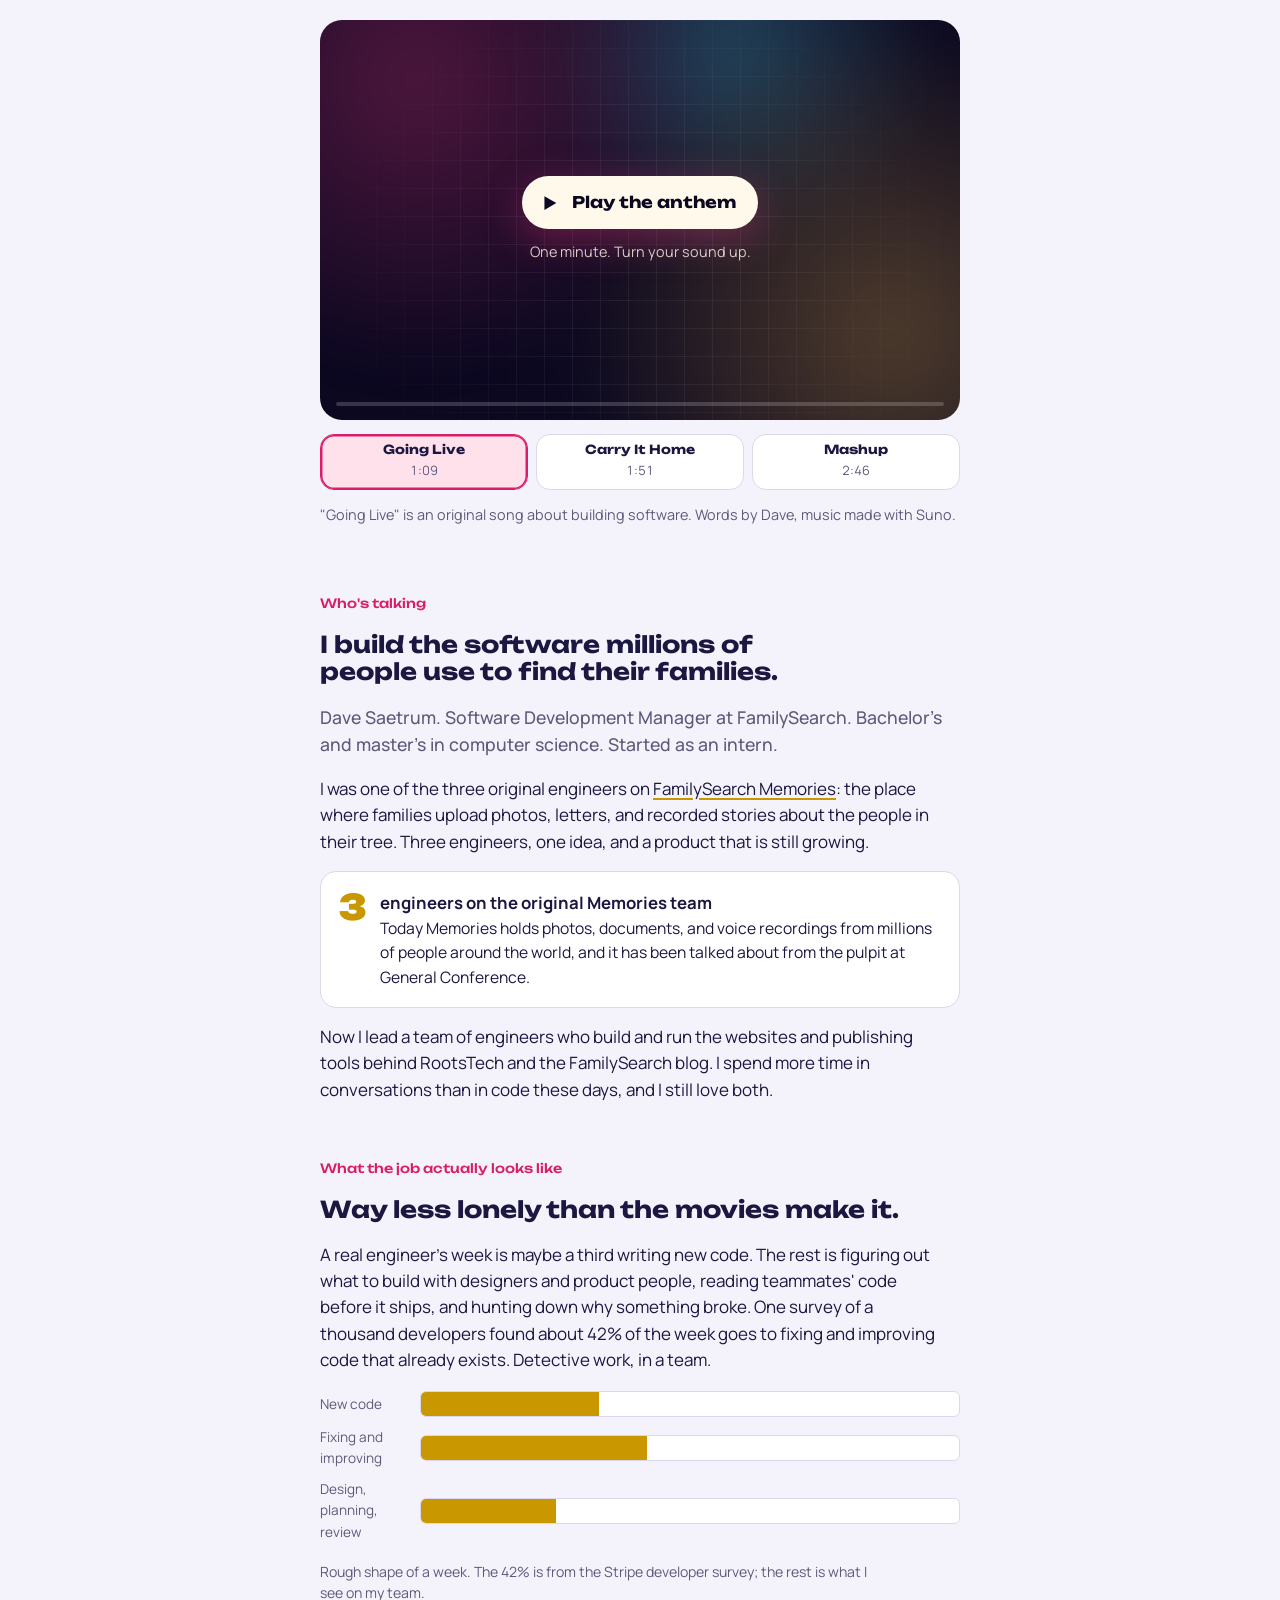
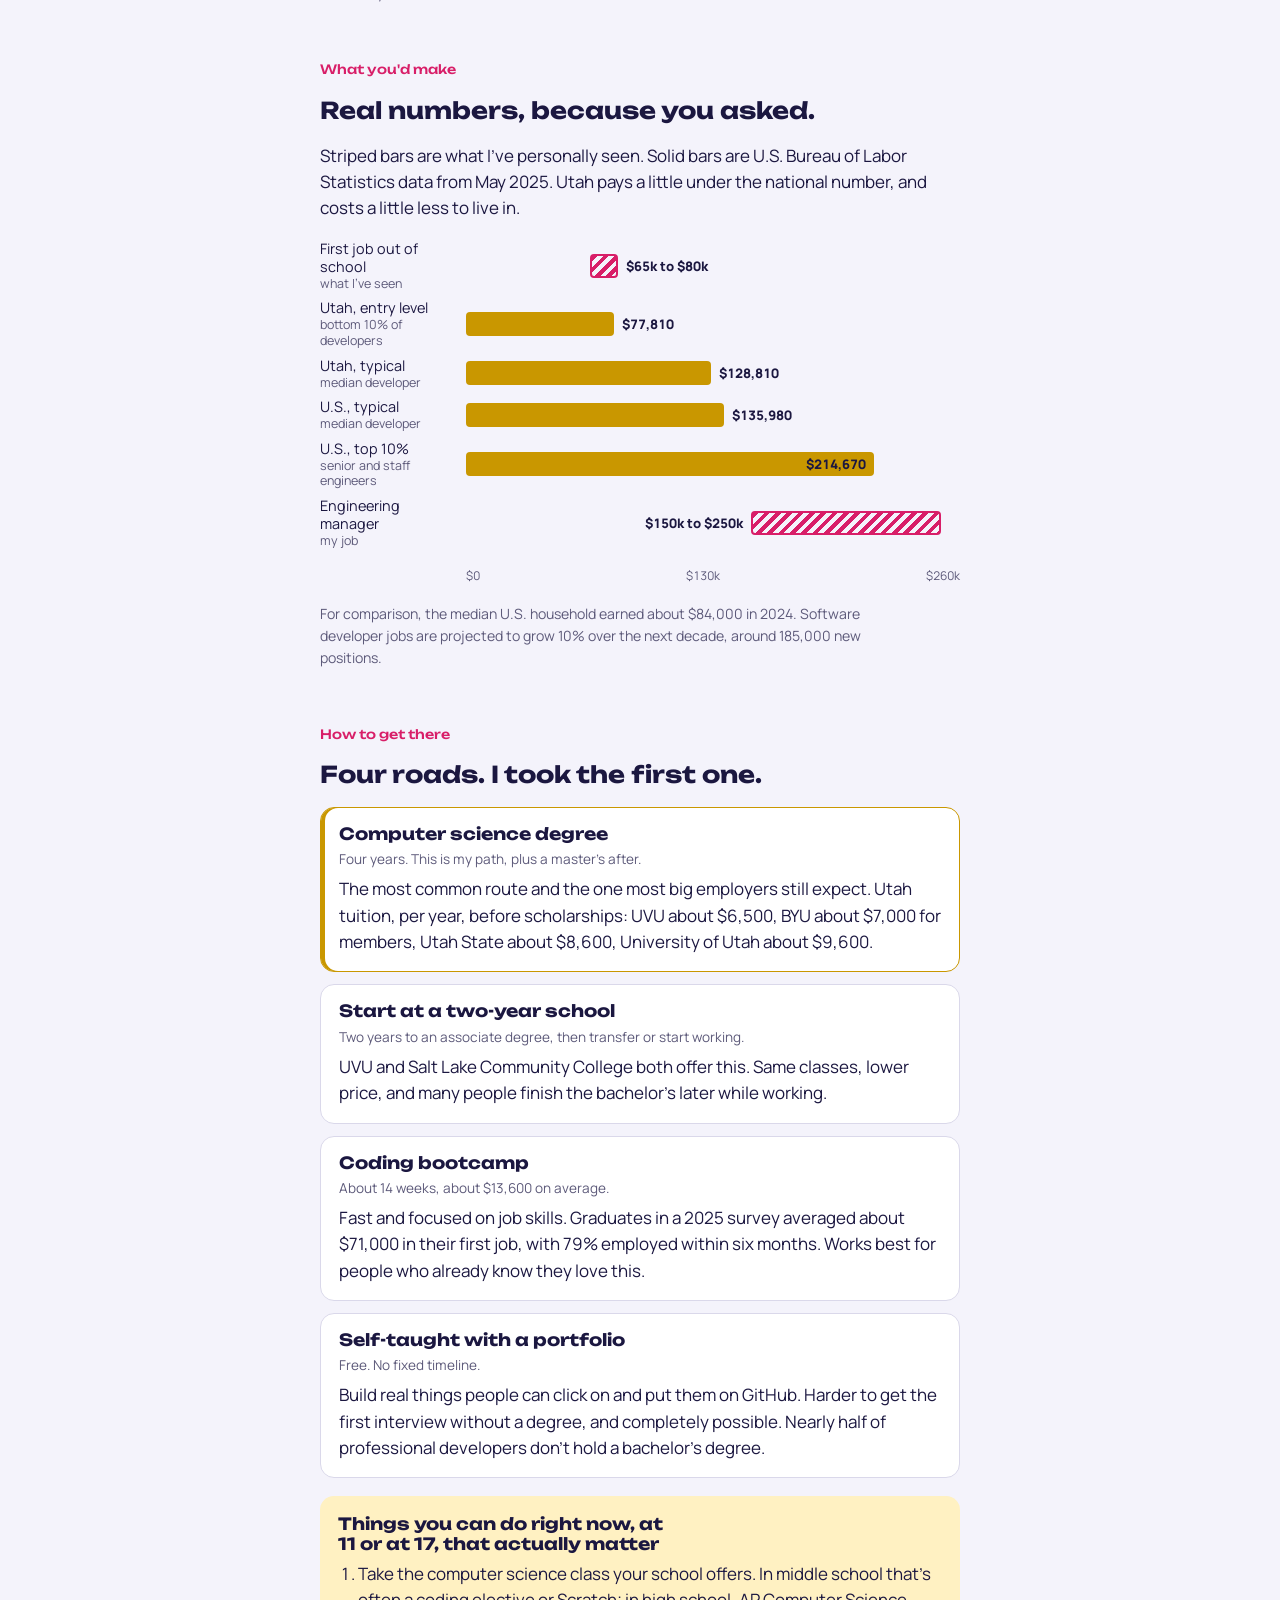
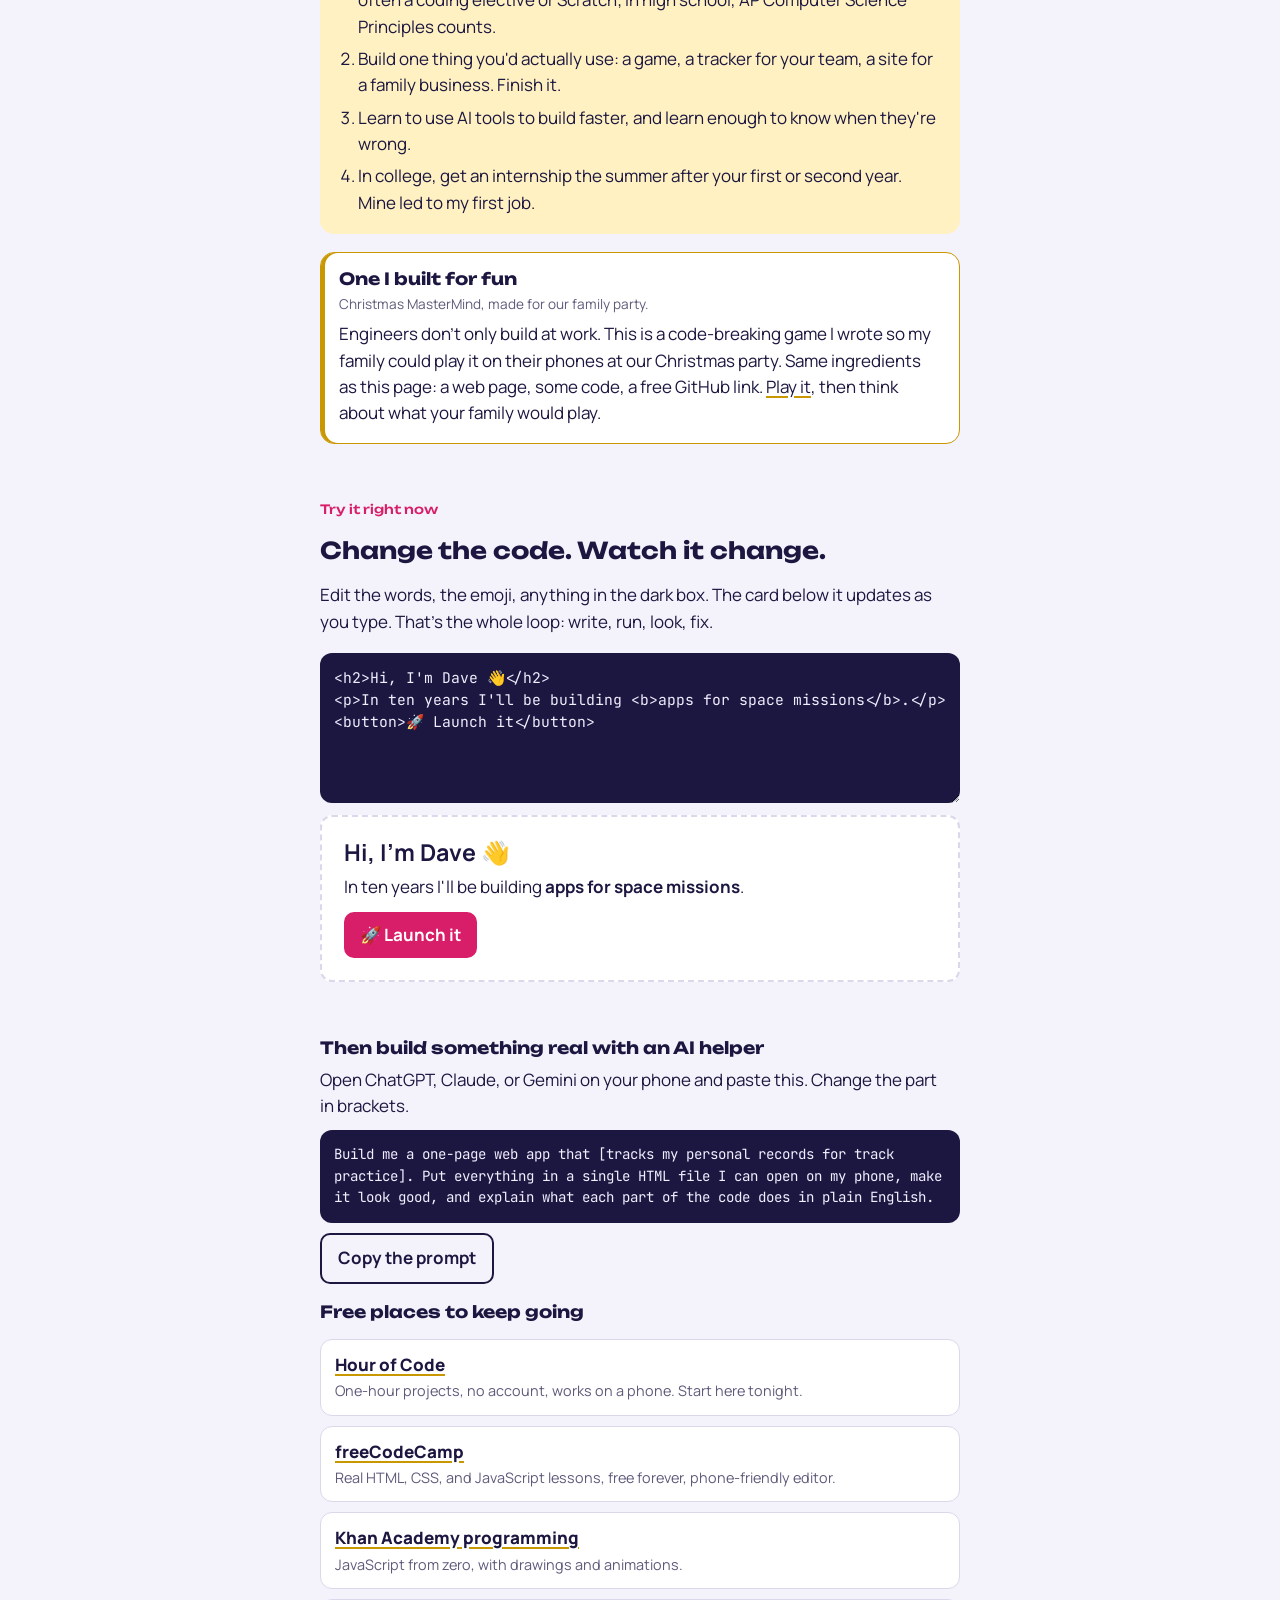
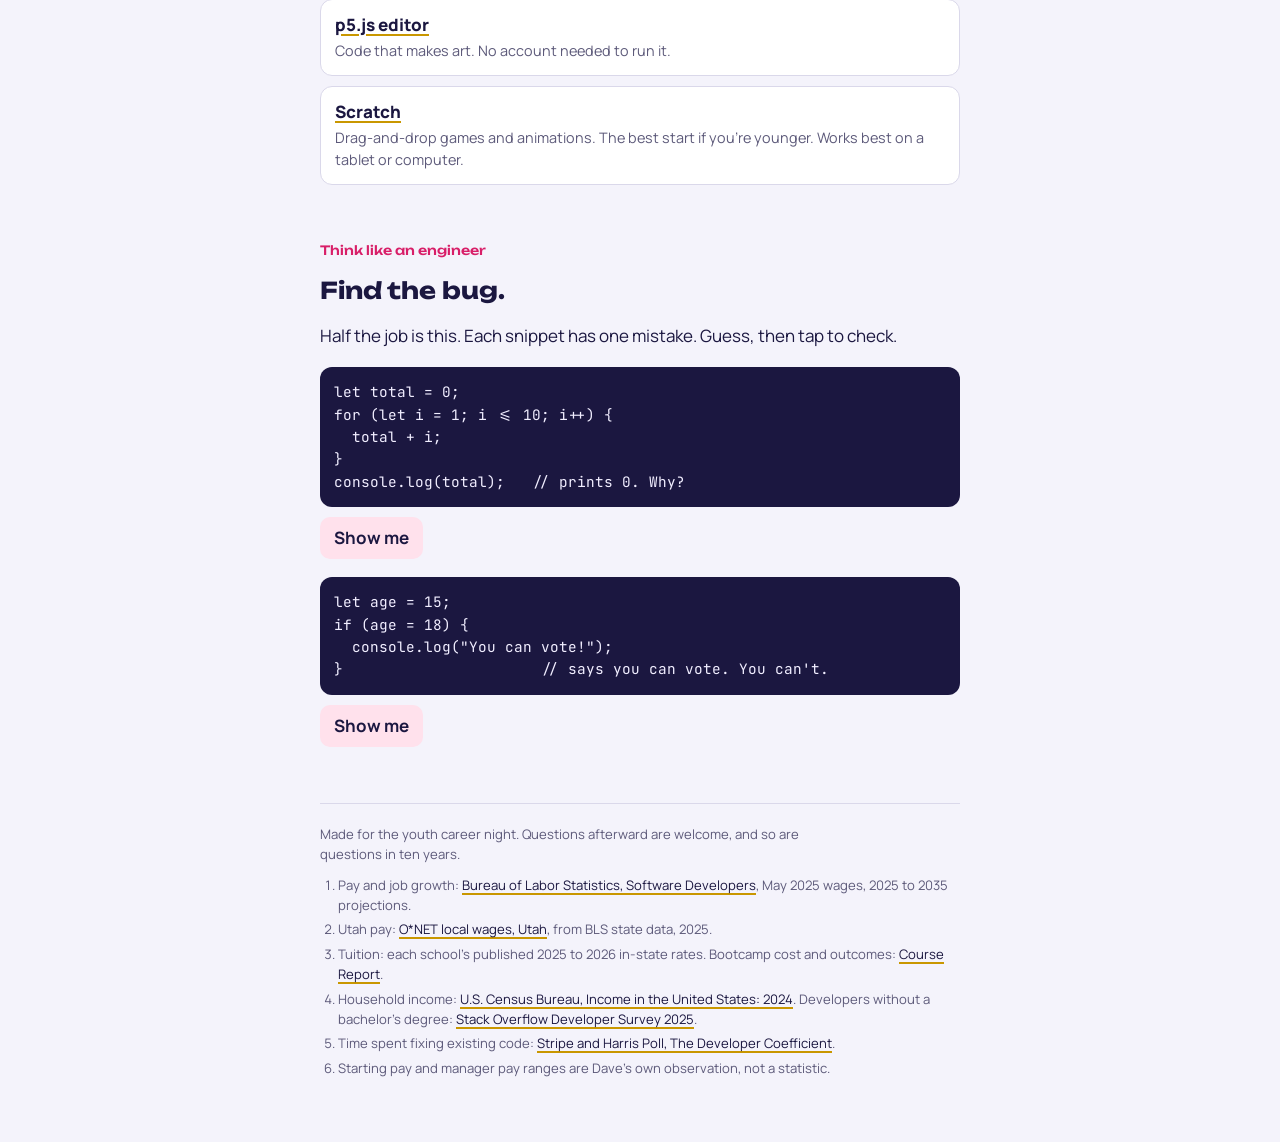
==== commit 699314f6: "Kids can pick a song under the video: Going Live, Carry It Home, or the mashup Each song plays in fu" ====
--- a/docs/index.html
+++ b/docs/index.html
@@ -30,8 +30,10 @@
     --stage: #0B0820;
     --stage-gold: #FFC24B;
     --stage-hot: #FF3D8A;
-    --stage-cyan: #5FE6FF;
+    --stage-accent: #5FE6FF;
     --stage-ink: #FFF9EC;
+    --stage-soft: #FFF3C4;
+    --stage-rain: #A096E6;
   }
   @media (prefers-color-scheme: dark) {
     :root:not([data-theme="light"]) {
@@ -110,7 +112,7 @@
     background:
       radial-gradient(circle at 25% 25%, var(--stage-hot) 0, transparent 38%),
       radial-gradient(circle at 78% 70%, var(--stage-gold) 0, transparent 40%),
-      radial-gradient(circle at 60% 20%, var(--stage-cyan) 0, transparent 30%);
+      radial-gradient(circle at 60% 20%, var(--stage-accent) 0, transparent 30%);
     opacity: .28;
     filter: blur(30px);
     transform: scale(calc(1 + var(--beat) * .08));
@@ -146,8 +148,9 @@
   .lyric.count .w.on { color: var(--stage-gold); }
   .lyric.chorus { font-size: clamp(1.5rem, 6.4vw, 2.5rem); font-weight: 900; }
   .lyric.chorus .w { color: var(--stage-ink); opacity: .32; }
-  .lyric.chorus .w.on { opacity: 1; background: linear-gradient(100deg, var(--stage-gold), #FFF3C4 45%, var(--stage-hot)); -webkit-background-clip: text; background-clip: text; color: transparent; }
+  .lyric.chorus .w.on { opacity: 1; background: linear-gradient(100deg, var(--stage-gold), var(--stage-soft) 45%, var(--stage-hot)); -webkit-background-clip: text; background-clip: text; color: transparent; }
   .lyric.title { font-size: clamp(2.2rem, 10vw, 4rem); font-weight: 900; letter-spacing: -.02em; color: var(--stage-ink); }
+  .lyric.title.long { font-size: clamp(1.6rem, 7vw, 2.6rem); }
   .lyric.title small { display: block; font-family: "Manrope", sans-serif; font-weight: 600; font-size: .95rem; letter-spacing: 0; margin-top: 12px; color: var(--stage-gold); }
   @keyframes popin { to { opacity: 1; transform: none; } }
   .start {
@@ -160,7 +163,7 @@
     padding: 14px 22px 14px 16px; border-radius: 999px;
     background: var(--stage-ink); color: var(--stage);
     font-family: "Unbounded", sans-serif; font-weight: 700; font-size: 1rem;
-    box-shadow: 0 10px 40px rgba(255, 61, 138, .35);
+    box-shadow: 0 10px 40px color-mix(in srgb, var(--stage-hot) 35%, transparent);
   }
   .start .btn svg { width: 22px; height: 22px; }
   .start .note { font-size: .9rem; color: var(--stage-ink); opacity: .8; }
@@ -178,6 +181,16 @@
   .hint { position: absolute; left: 16px; bottom: 30px; z-index: 3; font-size: .8rem; color: var(--stage-ink); opacity: .7; }
   .bar { position: absolute; left: 16px; right: 16px; bottom: 14px; height: 4px; background: rgba(255,255,255,.18); border-radius: 2px; overflow: hidden; z-index: 2; }
   .bar i { display: block; height: 100%; width: 0; background: var(--stage-gold); }
+  .songs { display: grid; grid-template-columns: repeat(3, minmax(0, 1fr)); gap: 8px; }
+  .song {
+    min-height: 56px; padding: 8px 6px; border-radius: 14px; cursor: pointer;
+    border: 1.5px solid var(--line); background: var(--card); color: var(--ink); font: inherit;
+    display: grid; align-content: center; justify-items: center; gap: 3px; text-align: center;
+  }
+  .song b { font-family: "Unbounded", sans-serif; font-weight: 700; font-size: .78rem; line-height: 1.2; }
+  .song span { font-size: .8rem; color: var(--muted); font-variant-numeric: tabular-nums; }
+  .song[aria-pressed="true"] { border-color: var(--hot); background: var(--hot-soft); box-shadow: inset 0 0 0 1.5px var(--hot); }
+  .song:focus-visible { outline: 3px solid var(--focus); outline-offset: 2px; }
   .caption { display: flex; justify-content: space-between; gap: 12px; font-size: .9rem; color: var(--muted); flex-wrap: wrap; }
   .replay { background: none; border: 0; padding: 0; font: inherit; font-weight: 700; color: var(--hot); cursor: pointer; }
 
@@ -277,8 +290,8 @@
       <canvas class="fx" id="fx" aria-hidden="true"></canvas>
       <div class="lyric" id="lyric" aria-live="polite"></div>
       <button class="start" id="start" type="button" aria-label="Play the one-minute anthem">
-        <span class="btn"><svg viewBox="0 0 24 24" fill="currentColor" aria-hidden="true"><path d="M7 4.5v15l13-7.5z"/></svg>Play the anthem</span>
-        <span class="note">One minute. Turn your sound up.</span>
+        <span class="btn"><svg viewBox="0 0 24 24" fill="currentColor" aria-hidden="true"><path d="M7 4.5v15l13-7.5z"/></svg><span id="start-label">Play the anthem</span></span>
+        <span class="note" id="start-note">One minute. Turn your sound up.</span>
       </button>
       <button class="ctl" id="pause" type="button" aria-label="Pause" hidden>
         <svg viewBox="0 0 24 24" aria-hidden="true"><path id="pause-icon" d="M6 5h4v14H6zm8 0h4v14h-4z"/></svg>
@@ -286,8 +299,9 @@
       <span class="hint" id="hint" hidden>Tap anywhere to pause</span>
       <div class="bar" aria-hidden="true"><i id="progress"></i></div>
     </div>
+    <div class="songs" id="songs" role="group" aria-label="Pick a song"></div>
     <div class="caption">
-      <span>"Going Live" is an original song about building software. Words by Dave, music made with Suno.</span>
+      <span id="song-caption">"Going Live" is an original song about building software. Words by Dave, music made with Suno.</span>
       <button class="replay" id="replay" type="button" hidden>Play it again</button>
       <span id="audio-note" role="status"></span>
     </div>
@@ -442,14 +456,19 @@
 
 <script>
 (function () {
-  // ---------- The one-minute lyric video ----------
-  // going-live.mp3 is published next to this page. Every word carries the time it is sung, taken from a
-  // word-level transcription of the track. If the audio cannot load, the page falls back to a synthesized
-  // beat and says so under the video.
-  var AUDIO_SRC = "going-live.mp3";
-  var BPM = 128;
-  var DURATION = 68.72;
-  var CUES = [
+  // ---------- The lyric video ----------
+  // Each song's mp3 is published next to this page and loads only when that song is played. Every word carries
+  // the time it is sung, from a word-level transcription of the track (time-lyrics.py makes the cues for a new
+  // song). If the audio cannot load, the page falls back to a synthesized beat at the song's tempo and says so
+  // under the video. The palette sets the stage's CSS colors and the canvas effects read them back.
+  var SONGS = [{
+    id: "going-live", title: "Going Live", button: "Going Live", src: "going-live.mp3", bpm: 128, duration: 68.72,
+    stageLabel: "One-minute lyric video: Going Live",
+    startLabel: "Play the anthem", startNote: "One minute. Turn your sound up.", startAria: "Play the one-minute anthem",
+    card: "GOING LIVE", cardLine: "Software engineering. Your turn.",
+    caption: '"Going Live" is an original song about building software. Words by Dave, music made with Suno.',
+    palette: { stage: "#0B0820", gold: "#FFC24B", hot: "#FF3D8A", accent: "#5FE6FF", ink: "#FFF9EC", soft: "#FFF3C4", rain: "#A096E6" },
+    cues: [
     { t: 0.65, kind: "verse", words: [["Blank", 0.8], ["screen,", 1.44], ["blinking", 1.9], ["line,", 2.3], ["the", 2.9], ["whole", 3.3], ["world", 3.68], ["in", 4.08], ["my", 4.28], ["hands", 4.48]] },
     { t: 4.95, kind: "verse", words: [["Every", 5.1], ["bug's", 5.36], ["a", 6.02], ["door,", 6.1], ["every", 6.88], ["fix", 7.22], ["a", 7.56], ["plan", 7.96]] },
     { t: 8.53, kind: "verse", words: [["Think", 8.68], ["it,", 8.99], ["type", 9.19], ["it,", 9.45], ["break", 9.66], ["it,", 9.96], ["build", 10.17], ["it", 10.48], ["back", 10.63], ["tonight", 10.89]] },
@@ -468,7 +487,67 @@
     { t: 59.55, kind: "chorus", words: [["Every", 59.7], ["line", 60.14], ["I", 60.52], ["write", 60.7], ["can", 60.98], ["light", 61.18], ["up", 61.42], ["someone's", 61.6], ["life", 62.38]] },
     { t: 63.51, kind: "run", words: [["We're", 63.66], ["gonna", 64.0], ["run", 64.18], ["it,", 64.52], ["run", 64.84], ["it,", 64.96], ["run", 65.28], ["it,", 65.4], ["we're", 65.6], ["going", 65.72], ["live", 65.9]] },
     { t: 66.4, kind: "title", words: [] }
-  ];
+  ]
+  }, {
+    id: "carry-it-home", title: "Carry It Home", button: "Carry It Home", src: "carry-it-home.mp3", bpm: 82, duration: 111.2,
+    stageLabel: "Lyric video: Carry It Home",
+    startLabel: "Play the song", startNote: "Under two minutes. Turn your sound up.", startAria: "Play Carry It Home, just under two minutes",
+    card: "CARRY IT HOME", cardLine: "Software engineering. Your turn.",
+    caption: '"Carry It Home" is an original song about code that keeps a family\'s photos and voices safe. Words by Dave, music made with Suno.',
+    palette: { stage: "#1C1008", gold: "#FFB547", hot: "#E0782F", accent: "#FFE7A3", ink: "#FFF6E6", soft: "#FFF0CC", rain: "#C9A26B" },
+    cues: [
+    { t: 12.07, kind: "verse", words: [["Grandma's", 12.22], ["voice", 12.72], ["on", 13.08], ["an", 13.48], ["old", 13.68], ["cassette,", 13.92], ["fading", 14.78], ["like", 15.28], ["the", 15.58], ["evening", 15.84], ["light", 16.2]] },
+    { t: 17.57, kind: "verse", words: [["Pictures", 17.72], ["in", 18.22], ["a", 18.56], ["shoebox,", 18.7], ["curling", 19.2], ["at", 19.7], ["the", 19.98], ["corners,", 20.08], ["stories", 20.57], ["slipping", 21.06], ["out", 21.5], ["of", 21.98], ["sight", 22.22]] },
+    { t: 22.79, kind: "verse", words: [["So", 22.94], ["I", 23.44], ["sat", 23.64], ["down", 23.94], ["at", 24.44], ["the", 24.88], ["keyboard", 25.14], ["and", 25.9], ["I", 26.4], ["wrote", 26.56], ["a", 26.88], ["little", 27.36], ["code", 27.9]] },
+    { t: 28.67, kind: "verse", words: [["Now", 28.82], ["her", 29.32], ["laugh", 29.48], ["will", 29.98], ["play", 30.3], ["forever,", 30.92], ["anywhere", 31.94], ["her", 32.66], ["grandkids", 33.26], ["go", 33.86]] },
+    { t: 35.85, kind: "chorus", words: [["Carry", 36.0], ["it", 36.5], ["home,", 37.14], ["carry", 38.92], ["it", 39.42], ["home", 39.7]] },
+    { t: 41.73, kind: "chorus", words: [["Every", 41.88], ["photo,", 42.6], ["every", 43.62], ["story,", 44.14], ["every", 44.92], ["voice", 45.5], ["we've", 46.06], ["ever", 46.56], ["known", 46.9]] },
+    { t: 48.13, kind: "chorus", words: [["Keep", 48.28], ["it", 48.78], ["safe", 49.04], ["forever,", 49.88], ["pass", 51.24], ["it", 51.74], ["down", 52.12], ["the", 52.52], ["line", 52.94]] },
+    { t: 54.07, kind: "chorus", words: [["Code", 54.22], ["can", 54.72], ["carry", 55.06], ["love", 55.66], ["a", 56.16], ["long,", 56.48], ["long", 57.08], ["time", 57.2]] },
+    { t: 60.53, kind: "pre", words: [["I", 60.68], ["was", 61.18], ["just", 61.36], ["a", 61.58], ["kid", 61.78], ["like", 62.0], ["you,", 62.56], ["didn't", 63.4], ["know", 63.9], ["where", 64.16], ["I", 64.34], ["would", 64.52], ["go", 64.86]] },
+    { t: 66.39, kind: "pre", words: [["Found", 66.54], ["a", 67.04], ["thing", 67.2], ["I", 67.42], ["loved", 67.58], ["to", 67.82], ["do,", 68.12], ["and", 68.46], ["I", 68.72], ["built", 69.2], ["it,", 69.92], ["row", 70.42], ["by", 71.12], ["row", 72.58]] },
+    { t: 73.73, kind: "chorus", words: [["Carry", 73.88], ["it", 74.38], ["home,", 74.8], ["carry", 76.82], ["it", 77.32], ["home", 77.64]] },
+    { t: 79.63, kind: "chorus", words: [["Every", 79.78], ["photo,", 80.48], ["every", 81.52], ["story,", 82.04], ["every", 82.92], ["voice", 83.34], ["we've", 83.94], ["ever", 84.44], ["known", 84.78]] },
+    { t: 86.03, kind: "chorus", words: [["Keep", 86.18], ["it", 86.68], ["safe", 86.92], ["forever,", 87.76], ["pass", 89.12], ["it", 89.62], ["down", 89.96], ["the", 90.42], ["line", 90.74]] },
+    { t: 91.91, kind: "chorus", words: [["Code", 92.06], ["can", 92.56], ["carry", 92.92], ["love", 93.44], ["a", 93.94], ["long,", 94.36], ["long", 94.96], ["time", 95.04]] },
+    { t: 95.54, kind: "title", words: [] }
+  ]
+  }, {
+    id: "mashup", title: "Going Live x Carry It Home", button: "Mashup", src: "going-live-mashup.mp3", bpm: 124, duration: 165.84,
+    stageLabel: "Lyric video: Going Live and Carry It Home mashup",
+    startLabel: "Play the mashup", startNote: "Under three minutes. Turn your sound up.", startAria: "Play the mashup, just under three minutes",
+    card: "GOING LIVE × CARRY IT HOME", cardLine: "Software engineering. Your turn.",
+    caption: 'The mashup trades lines between "Going Live" and "Carry It Home" as a duet. Words by Dave, music made with Suno.',
+    palette: { stage: "#1A0B1E", gold: "#FFB547", hot: "#FF3D8A", accent: "#FF8A5C", ink: "#FFF4EE", soft: "#FFE3D6", rain: "#D59AC0" },
+    cues: [
+    { t: 1.29, kind: "verse", words: [["Blank", 1.44], ["screen,", 1.74], ["blinking", 2.04], ["line,", 2.34], ["the", 2.64], ["whole", 3.44], ["world", 3.94], ["in", 4.4], ["my", 4.56], ["hands", 4.8]] },
+    { t: 5.15, kind: "verse", words: [["Every", 5.3], ["bug's", 5.8], ["a", 6.3], ["door,", 6.66], ["every", 7.02], ["fix", 7.52], ["a", 7.92], ["plan", 8.3]] },
+    { t: 8.59, kind: "verse", words: [["Think", 8.74], ["it,", 9.24], ["type", 9.45], ["it,", 9.65], ["break", 9.86], ["it,", 10.18], ["build", 10.38], ["it", 10.62], ["back", 10.86], ["tonight", 11.86]] },
+    { t: 12.85, kind: "countdown", words: [["Three,", 13.0], ["two,", 13.86], ["one,", 14.62], ["hit", 15.26], ["run", 15.86]] },
+    { t: 31.79, kind: "verse", words: [["Grandma's", 31.94], ["voice", 32.44], ["on", 32.94], ["an", 33.42], ["old", 33.78], ["cassette,", 33.98], ["fading", 35.22], ["like", 35.72], ["the", 36.08], ["evening", 36.32], ["light", 37.02]] },
+    { t: 38.73, kind: "verse", words: [["Pictures", 38.88], ["in", 39.38], ["a", 39.84], ["shoebox,", 40.02], ["curling", 40.8], ["at", 41.3], ["the", 41.62], ["corners,", 41.76], ["stories", 42.36], ["slipping", 43.06], ["out", 43.6], ["of", 44.1], ["sight", 44.44]] },
+    { t: 45.35, kind: "verse", words: [["So", 45.5], ["I", 46.0], ["sat", 46.3], ["down", 46.7], ["at", 47.36], ["the", 47.86], ["keyboard", 48.1], ["and", 49.2], ["I", 49.7], ["wrote", 49.92], ["a", 50.36], ["little", 50.88], ["code", 51.66]] },
+    { t: 52.69, kind: "verse", words: [["Now", 52.84], ["her", 53.34], ["laugh", 53.6], ["will", 54.12], ["play", 54.62], ["forever,", 55.4], ["anywhere", 57.3], ["her", 57.8], ["grandkids", 58.38], ["go", 58.88]] },
+    { t: 62.63, kind: "pre", words: [["Nobody", 62.78], ["sees", 63.28], ["the", 63.62], ["hours,", 63.84], ["they", 64.42], ["only", 64.78], ["see", 65.12], ["the", 65.46], ["light", 65.7]] },
+    { t: 66.01, kind: "pre", words: [["But", 66.16], ["I", 66.66], ["know", 66.88], ["what", 67.02], ["I", 67.36], ["made,", 67.48], ["and", 67.94], ["I", 68.28], ["made", 68.7], ["it", 69.46], ["right", 70.0]] },
+    { t: 70.77, kind: "chorus", words: [["Watch", 70.92], ["it", 71.42], ["come", 71.64], ["alive,", 72.04], ["alive", 73.8]] },
+    { t: 74.49, kind: "chorus", words: [["Something", 74.64], ["out", 75.14], ["of", 75.58], ["nothing", 75.72], ["and", 76.04], ["I", 76.46], ["built", 76.66], ["it", 76.86], ["with", 77.1], ["my", 77.3], ["mind", 77.52]] },
+    { t: 77.85, kind: "chorus", words: [["Ship", 78.0], ["it", 78.48], ["to", 78.88], ["the", 79.2], ["sky,", 79.4], ["tonight", 80.7]] },
+    { t: 81.81, kind: "chorus", words: [["Every", 81.96], ["line", 82.4], ["I", 82.84], ["write", 83.05], ["can", 83.25], ["light", 83.46], ["up", 83.85], ["someone's", 84.24], ["life", 84.84]] },
+    { t: 85.59, kind: "run", words: [["We're", 85.74], ["gonna", 86.24], ["run", 86.5], ["it,", 86.84], ["run", 87.14], ["it,", 87.26], ["run", 87.6], ["it,", 87.72], ["we're", 87.9], ["going", 88.08], ["live", 88.68]] },
+    { t: 89.31, kind: "chorus", words: [["Carry", 89.46], ["it", 89.94], ["home,", 90.4], ["carry", 92.7], ["it", 93.26], ["home", 93.76]] },
+    { t: 96.39, kind: "chorus", words: [["Every", 96.54], ["photo,", 97.38], ["every", 98.36], ["story,", 99.18], ["every", 100.16], ["voice", 100.92], ["we've", 101.76], ["ever", 102.26], ["known", 102.72]] },
+    { t: 104.41, kind: "chorus", words: [["Keep", 104.56], ["it", 105.04], ["safe", 105.34], ["forever,", 106.52], ["pass", 108.24], ["it", 108.74], ["down", 109.18], ["the", 109.68], ["line", 110.24]] },
+    { t: 111.79, kind: "chorus", words: [["Code", 111.94], ["can", 112.44], ["carry", 112.86], ["love", 113.66], ["a", 114.16], ["long,", 114.62], ["long", 115.36], ["time", 115.76]] },
+    { t: 131.81, kind: "chorus", words: [["Watch", 131.96], ["it", 132.84], ["come", 133.34], ["alive,", 133.8], ["alive", 135.46]] },
+    { t: 136.15, kind: "chorus", words: [["Something", 136.3], ["out", 136.8], ["of", 137.22], ["nothing", 137.36], ["and", 137.64], ["I", 138.1], ["built", 138.24], ["it", 138.48], ["with", 138.7], ["my", 138.92], ["mind", 139.16]] },
+    { t: 139.53, kind: "chorus", words: [["Ship", 139.68], ["it", 140.2], ["to", 140.52], ["the", 140.76], ["sky,", 140.96], ["tonight", 142.24]] },
+    { t: 143.39, kind: "chorus", words: [["Every", 143.54], ["line", 143.98], ["I", 144.42], ["write", 144.63], ["can", 144.83], ["light", 145.04], ["up", 145.35], ["someone's", 145.66], ["life", 146.26]] },
+    { t: 147.15, kind: "run", words: [["We're", 147.3], ["gonna", 147.8], ["run", 148.0], ["it,", 148.36], ["run", 148.66], ["it,", 148.78], ["run", 149.04], ["it,", 149.24], ["we're", 149.42], ["going", 149.6], ["live", 149.9]] },
+    { t: 150.4, kind: "title", words: [] }
+  ]
+  }];
+  var song = SONGS[0];
 
   var stage = document.getElementById("stage");
   var lyric = document.getElementById("lyric");
@@ -482,8 +561,12 @@
   var pauseIcon = document.getElementById("pause-icon");
   var hint = document.getElementById("hint");
   var PAUSE_PATH = "M6 5h4v14H6zm8 0h4v14h-4z", PLAY_PATH = "M7 4.5v15l13-7.5z";
+  var songsEl = document.getElementById("songs");
+  var captionEl = document.getElementById("song-caption");
+  var startLabel = document.getElementById("start-label");
+  var startNote = document.getElementById("start-note");
   var audio = null, ctx = null, startedAt = 0, raf = 0, cueIndex = -1, running = false, paused = false;
-  var analyser = null, bins = null, beatSmooth = 0;
+  var analyser = null, bins = null, beatSmooth = 0, srcNode = null, beatMaster = null;
 
   function now() {
     if (audio) return audio.currentTime;
@@ -496,9 +579,9 @@
     try {
       ctx = ctx || new (window.AudioContext || window.webkitAudioContext)();
       if (ctx.state === "suspended") ctx.resume();
-      var src = ctx.createMediaElementSource(audio);
+      srcNode = ctx.createMediaElementSource(audio);
       analyser = ctx.createAnalyser(); analyser.fftSize = 256; analyser.smoothingTimeConstant = 0.5;
-      src.connect(analyser); analyser.connect(ctx.destination);
+      srcNode.connect(analyser); analyser.connect(ctx.destination);
       bins = new Uint8Array(analyser.frequencyBinCount);
     } catch (e) { analyser = null; }
   }
@@ -510,7 +593,7 @@
       beatSmooth = level > beatSmooth ? level : beatSmooth * 0.85;
       return Math.min(1, beatSmooth);
     }
-    var phase = (t * BPM / 60) % 1;
+    var phase = (t * song.bpm / 60) % 1;
     return Math.max(0, 1 - phase * 2.5);
   }
 
@@ -519,10 +602,16 @@
   var g2 = fx.getContext("2d");
   var W = 0, H = 0, DPR = 1;
   var GLYPHS = "{}();=<>/*+-_01[]&|!#$".split("");
-  var PCOLORS = ["#FFC24B", "#FF3D8A", "#FFF3C4", "#5FE6FF"];
+  var PAL = {}, PCOLORS = [];
   var columns = [], particles = [], flashes = [], rings = [];
-  var scene = "idle", lastT = 0, deployDone = false, idleTimer = 0;
+  var scene = "idle", lastT = 0, deployDone = false, idleTimer = 0, idling = false;
   var wordSpans = [], wordIndex = 0;
+
+  function readPalette() {
+    var css = getComputedStyle(stage);
+    ["gold", "hot", "accent", "ink", "soft", "rain"].forEach(function (k) { PAL[k] = css.getPropertyValue("--stage-" + k).trim(); });
+    PCOLORS = [PAL.gold, PAL.hot, PAL.soft, PAL.accent];
+  }
 
   function sizeFx() {
     DPR = Math.min(2, window.devicePixelRatio || 1);
@@ -544,10 +633,12 @@
       for (var k = 0; k < c.len; k++) {
         var y = c.y - k * 16; if (y < -16 || y > H + 16) continue;
         var a = alpha * (1 - k / c.len);
-        g2.fillStyle = k === 0 ? "rgba(255,249,236," + (a * 0.9).toFixed(3) + ")" : "rgba(160,150,230," + (a * 0.55).toFixed(3) + ")";
+        g2.fillStyle = k === 0 ? PAL.ink : PAL.rain;
+        g2.globalAlpha = k === 0 ? a * 0.9 : a * 0.55;
         g2.fillText(glyphAt(c.seed + k * 7 + row), c.x, y);
       }
     }
+    g2.globalAlpha = 1;
   }
   function burst(x, y, n, spread, power) {
     for (var i = 0; i < n; i++) {
@@ -557,7 +648,7 @@
     if (particles.length > 520) particles.splice(0, particles.length - 520);
   }
   function ember() {
-    particles.push({ x: Math.random() * W, y: H + 6, vx: (Math.random() - 0.5) * 16, vy: -(30 + Math.random() * 50), g: 0, life: 1, decay: 0.22 + Math.random() * 0.25, r: 1 + Math.random() * 1.6, c: Math.random() < 0.7 ? "#FFC24B" : "#FF3D8A", shape: 0 });
+    particles.push({ x: Math.random() * W, y: H + 6, vx: (Math.random() - 0.5) * 16, vy: -(30 + Math.random() * 50), g: 0, life: 1, decay: 0.22 + Math.random() * 0.25, r: 1 + Math.random() * 1.6, c: Math.random() < 0.7 ? PAL.gold : PAL.hot, shape: 0 });
   }
   function drawParticles(dt) {
     for (var i = particles.length - 1; i >= 0; i--) {
@@ -576,7 +667,7 @@
   function drawFlashes(t) {
     for (var i = flashes.length - 1; i >= 0; i--) {
       var f = flashes[i]; var k = (t - f.t0) / 0.9; if (k >= 1 || k < 0) { flashes.splice(i, 1); continue; }
-      g2.globalAlpha = (1 - k) * 0.5; g2.fillStyle = "#FFC24B";
+      g2.globalAlpha = (1 - k) * 0.5; g2.fillStyle = PAL.gold;
       g2.font = "900 " + Math.round(Math.min(W, H) * 0.7 * (1 + k * 0.5)) + "px Unbounded, Manrope, sans-serif";
       g2.textAlign = "center"; g2.textBaseline = "middle";
       g2.fillText(f.text, W / 2, H * 0.44);
@@ -597,13 +688,15 @@
     g2.arcTo(x, y + h, x, y, r); g2.arcTo(x, y, x + w, y, r); g2.closePath();
   }
   function drawDeploy(t) {
-    var k = Math.min(1, Math.max(0, (t - 66.4) / 1.5));
+    var titleAt = song.cues[song.cues.length - 1].t;
+    var k = Math.min(1, Math.max(0, (t - titleAt) / 1.5));
     var bw = Math.min(W * 0.7, 420), bh = 10, x = (W - bw) / 2, y = H * 0.7;
-    g2.fillStyle = "rgba(255,249,236,.18)"; roundRect(x, y, bw, bh, 5); g2.fill();
-    if (k > 0) { g2.fillStyle = k < 1 ? "#FFC24B" : "#5FE6FF"; roundRect(x, y, Math.max(bh, bw * k), bh, 5); g2.fill(); }
-    g2.fillStyle = "rgba(255,249,236,.85)"; g2.font = "600 13px Manrope, sans-serif"; g2.textAlign = "center"; g2.textBaseline = "alphabetic";
+    g2.fillStyle = PAL.ink; g2.globalAlpha = 0.18; roundRect(x, y, bw, bh, 5); g2.fill(); g2.globalAlpha = 1;
+    if (k > 0) { g2.fillStyle = k < 1 ? PAL.gold : PAL.accent; roundRect(x, y, Math.max(bh, bw * k), bh, 5); g2.fill(); }
+    g2.fillStyle = PAL.ink; g2.globalAlpha = 0.85; g2.font = "600 13px Manrope, sans-serif"; g2.textAlign = "center"; g2.textBaseline = "alphabetic";
     g2.fillText(k < 1 ? "deploying " + Math.round(k * 100) + "%" : "deployed. 100%", W / 2, y + 30);
-    if (k >= 1 && !deployDone) { deployDone = true; burst(W / 2, H * 0.45, 170, 1.3, 260); ring("#5FE6FF", t); }
+    g2.globalAlpha = 1;
+    if (k >= 1 && !deployDone) { deployDone = true; burst(W / 2, H * 0.45, 170, 1.3, 260); ring(PAL.accent, t); }
   }
   function renderFx(t, beat) {
     if (reduced) return;
@@ -624,26 +717,28 @@
       if (clean === "three") flash("3", t);
       else if (clean === "two") flash("2", t);
       else if (clean === "one") flash("1", t);
-      else if (clean === "run") { ring("#FFC24B", t); burst(W / 2, H / 2, 120, 1.3, 240); }
+      else if (clean === "run") { ring(PAL.gold, t); burst(W / 2, H / 2, 120, 1.3, 240); }
     } else if (c.kind === "run") {
-      if (clean === "run") ring("#FF3D8A", t);
-      if (clean === "live") { burst(W / 2, H * 0.5, 140, 1.4, 260); ring("#5FE6FF", t); }
+      if (clean === "run") ring(PAL.hot, t);
+      if (clean === "live") { burst(W / 2, H * 0.5, 140, 1.4, 260); ring(PAL.accent, t); }
     } else if (c.kind === "chorus") {
       if (i === 0) burst(W / 2, H * 0.5, 90, 1.2, 220);
       else if (Math.random() < 0.6) burst(W * (0.2 + Math.random() * 0.6), H * (0.25 + Math.random() * 0.5), 10, 1, 90);
-    } else if (c.kind === "pre" && i === 0) { ring("rgba(160,150,230,1)", t); }
+    } else if (c.kind === "pre" && i === 0) { ring(PAL.rain, t); }
   }
   function idle() {
-    if (running) return;
+    if (running) { idling = false; return; }
+    idling = true;
     renderFx(performance.now() / 1000, 0);
     idleTimer = setTimeout(function () { requestAnimationFrame(idle); }, 40);
   }
+  function startIdle() { if (!reduced && !idling) idle(); }
 
   function beatTrack(context) {
-    // Kick on every beat, hat on the off-beats, a rising pad through the chorus. Placeholder until the real song arrives.
-    var spb = 60 / BPM;
+    // Kick on every beat, hat on the off-beats, a rising pad through the chorus. Only heard when the song can't load.
+    var DURATION = song.duration, spb = 60 / song.bpm;
     var beats = Math.ceil(DURATION / spb);
-    var master = context.createGain(); master.gain.value = 0.6; master.connect(context.destination);
+    var master = beatMaster = context.createGain(); master.gain.value = 0.6; master.connect(context.destination);
     for (var b = 0; b < beats; b++) {
       var t0 = startedAt + b * spb;
       var osc = context.createOscillator(); var g = context.createGain();
@@ -669,9 +764,10 @@
     scene = c.kind;
     stage.classList.toggle("chorus", c.kind === "chorus" || c.kind === "run");
     if (c.kind === "title") {
-      lyric.appendChild(document.createTextNode("GOING LIVE"));
-      var s = document.createElement("small"); s.textContent = "Software engineering. Your turn."; lyric.appendChild(s);
+      lyric.appendChild(document.createTextNode(song.card));
+      var s = document.createElement("small"); s.textContent = song.cardLine; lyric.appendChild(s);
       lyric.classList.add("title", "in");
+      if (song.card.length > 16) lyric.classList.add("long");
       stage.classList.add("live");
       deployDone = false;
       return;
@@ -687,7 +783,7 @@
   }
 
   function frame() {
-    var t = now();
+    var t = now(), CUES = song.cues;
     var next = cueIndex + 1;
     while (next < CUES.length && CUES[next].t <= t) { cueIndex = next; showCue(CUES[cueIndex]); next++; }
     var c = CUES[cueIndex];
@@ -701,8 +797,8 @@
     var beat = reduced ? 0 : beatLevel(t);
     if (!reduced) stage.style.setProperty("--beat", String(beat));
     renderFx(t, beat);
-    progress.style.width = Math.min(100, t / DURATION * 100) + "%";
-    if (t >= DURATION) { finish(); return; }
+    progress.style.width = Math.min(100, t / song.duration * 100) + "%";
+    if (t >= song.duration) { finish(); return; }
     raf = requestAnimationFrame(frame);
   }
 
@@ -711,12 +807,13 @@
     cancelAnimationFrame(raf);
     if (audio) { audio.pause(); }
     // If the tab was throttled and frames fell behind the song, still land on the title card.
+    var CUES = song.cues;
     if (cueIndex < CUES.length - 1) { cueIndex = CUES.length - 1; showCue(CUES[cueIndex]); }
     replay.hidden = false;
     pauseBtn.hidden = true; hint.hidden = true;
     stage.classList.remove("chorus", "paused");
     scene = "idle"; lastT = performance.now() / 1000;
-    if (!reduced) idle();
+    startIdle();
   }
 
   function setPausedUI(isPaused) {
@@ -752,27 +849,83 @@
     lyric.className = "lyric"; lyric.innerHTML = "";
     clearTimeout(idleTimer);
     particles = []; flashes = []; rings = []; scene = "verse"; lastT = 0;
-    if (AUDIO_SRC) {
-      if (!audio) {
-        audio = new Audio(AUDIO_SRC); audio.preload = "auto"; audio.crossOrigin = "anonymous";
-        audio.onended = finish;
-        audio.onerror = fallbackToBeat;
-        audio.oncanplay = function () { if (!analyser) attachAnalyser(); };
-      }
-      audio.currentTime = 0;
-      audio.play().catch(fallbackToBeat);
-    } else {
-      playBeat();
-    }
+    dropBeat();
+    // Only the chosen song's mp3 is fetched, and only once it is played.
+    if (!audio) {
+      var a = audio = new Audio(song.src); a.preload = "auto"; a.crossOrigin = "anonymous";
+      a.onended = finish;
+      a.onerror = function () { if (a === audio) fallbackToBeat(); };
+      a.oncanplay = function () { if (a === audio && !analyser) attachAnalyser(); };
+    }
+    var playing = audio;
+    audio.currentTime = 0;
+    audio.play().catch(function () { if (playing === audio) fallbackToBeat(); });
     raf = requestAnimationFrame(frame);
   }
 
   function fallbackToBeat() {
     if (!running || audio === null) return;
-    audio = null; analyser = null;
+    dropAudio();
     audioNote.textContent = "The song didn't load on this device, so this is the lyric timing over a placeholder beat.";
     playBeat();
   }
+
+  function dropAudio() {
+    if (audio) {
+      audio.onended = audio.onerror = audio.oncanplay = null;
+      audio.pause(); audio.removeAttribute("src"); audio.load(); // stops any download still in flight
+    }
+    if (srcNode) { srcNode.disconnect(); srcNode = null; }
+    audio = null; analyser = null;
+  }
+  function dropBeat() {
+    if (beatMaster) { beatMaster.disconnect(); beatMaster = null; }
+  }
+
+  // Switching songs stops whatever is playing and returns to the start screen, dressed for the new song.
+  function selectSong(next) {
+    if (next === song) return;
+    running = false; paused = false;
+    cancelAnimationFrame(raf);
+    dropAudio(); dropBeat();
+    if (ctx && ctx.state === "suspended") ctx.resume();
+    song = next; cueIndex = -1;
+    stage.classList.remove("playing", "chorus", "live", "paused");
+    lyric.className = "lyric"; lyric.innerHTML = "";
+    replay.hidden = true; pauseBtn.hidden = true; hint.hidden = true;
+    progress.style.width = "0";
+    audioNote.textContent = "";
+    particles = []; flashes = []; rings = [];
+    scene = "idle"; lastT = performance.now() / 1000;
+    applySong();
+    startIdle();
+  }
+
+  function applySong() {
+    Object.keys(song.palette).forEach(function (k) { stage.style.setProperty(k === "stage" ? "--stage" : "--stage-" + k, song.palette[k]); });
+    readPalette();
+    stage.setAttribute("aria-label", song.stageLabel);
+    start.setAttribute("aria-label", song.startAria);
+    startLabel.textContent = song.startLabel;
+    startNote.textContent = song.startNote;
+    captionEl.textContent = song.caption;
+    songsEl.querySelectorAll(".song").forEach(function (b) { b.setAttribute("aria-pressed", String(b.dataset.song === song.id)); });
+  }
+
+  function clock(seconds) {
+    var s = Math.round(seconds);
+    return Math.floor(s / 60) + ":" + String(s % 60).padStart(2, "0");
+  }
+  SONGS.forEach(function (sg) {
+    var b = document.createElement("button");
+    b.type = "button"; b.className = "song"; b.dataset.song = sg.id;
+    var name = document.createElement("b"); name.textContent = sg.button;
+    var len = document.createElement("span"); len.textContent = clock(sg.duration);
+    b.append(name, len);
+    b.addEventListener("click", function () { selectSong(sg); });
+    songsEl.appendChild(b);
+  });
+  applySong();
 
   function playBeat() {
     try {
@@ -801,7 +954,7 @@
   });
   window.addEventListener("resize", sizeFx);
   sizeFx();
-  if (reduced) { fx.hidden = true; } else { idle(); }
+  if (reduced) { fx.hidden = true; } else { startIdle(); }
 
   // ---------- Live editor ----------
   var code = document.getElementById("code");
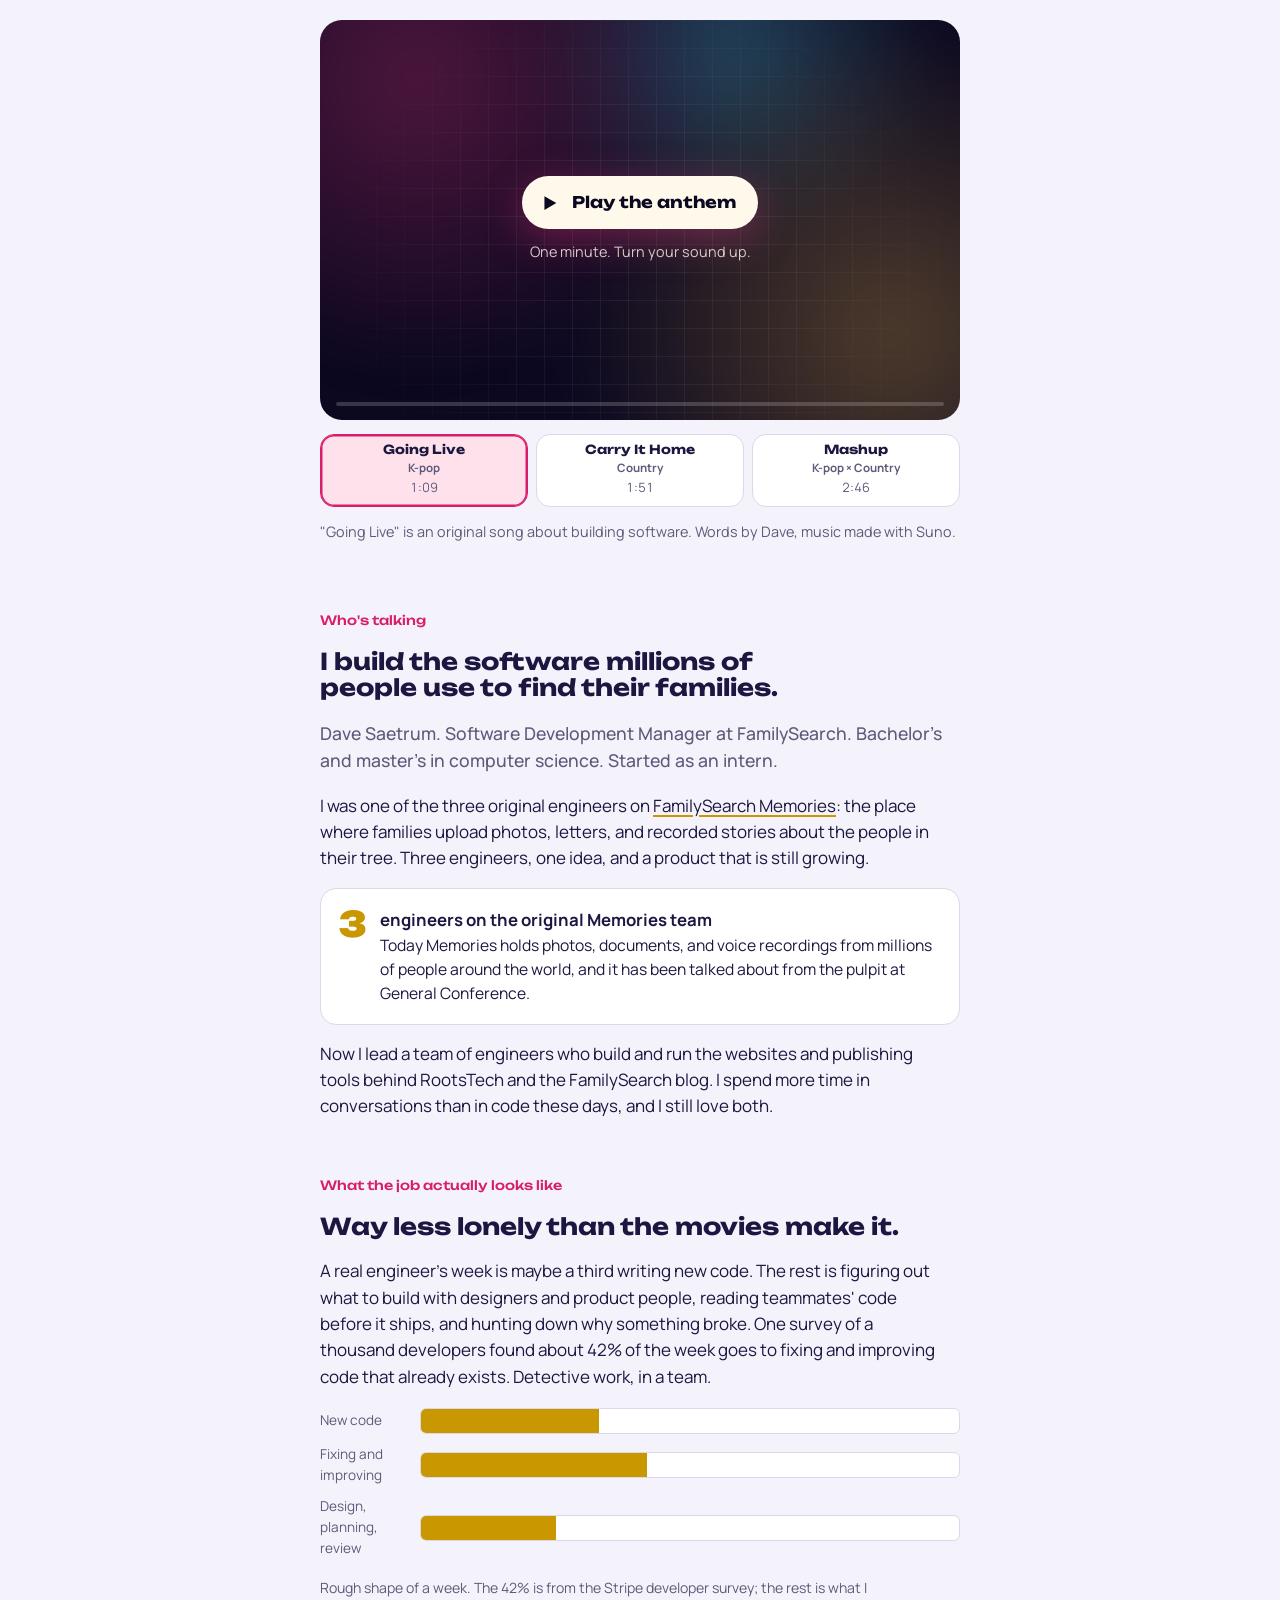
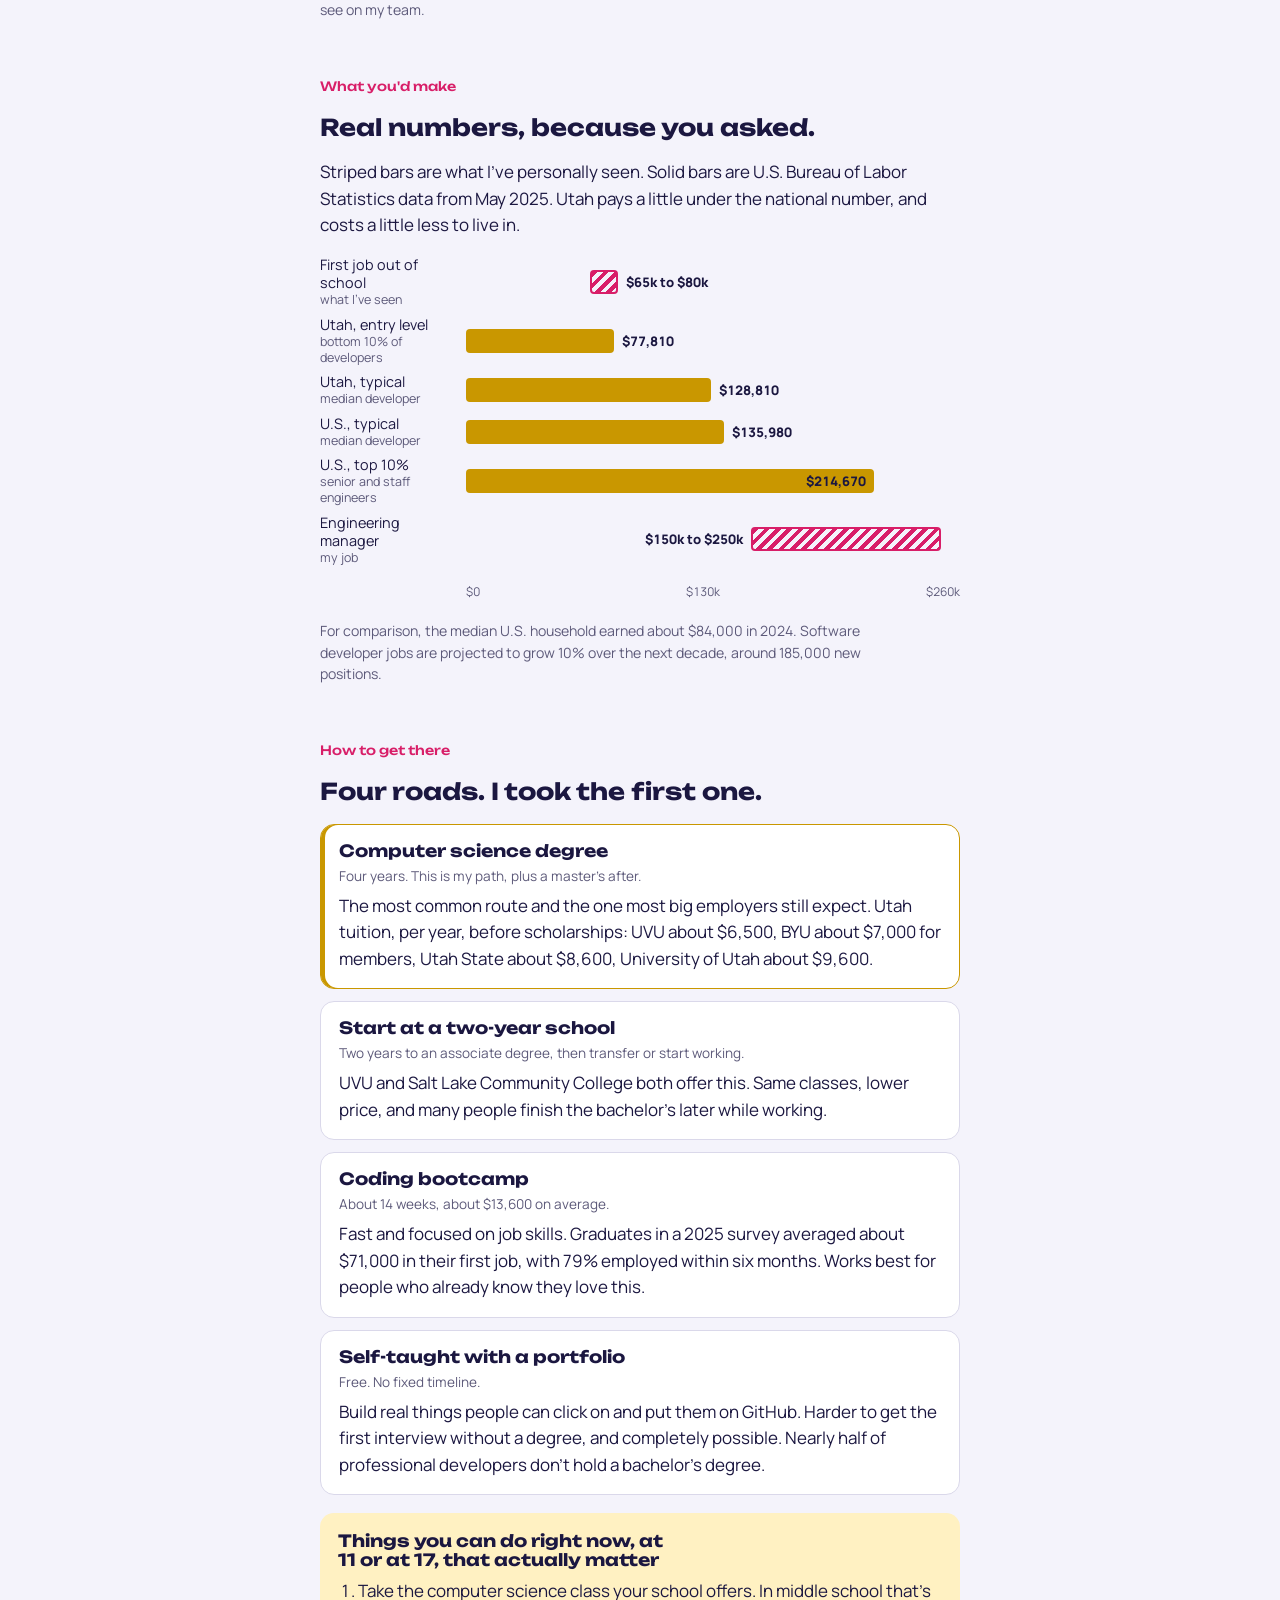
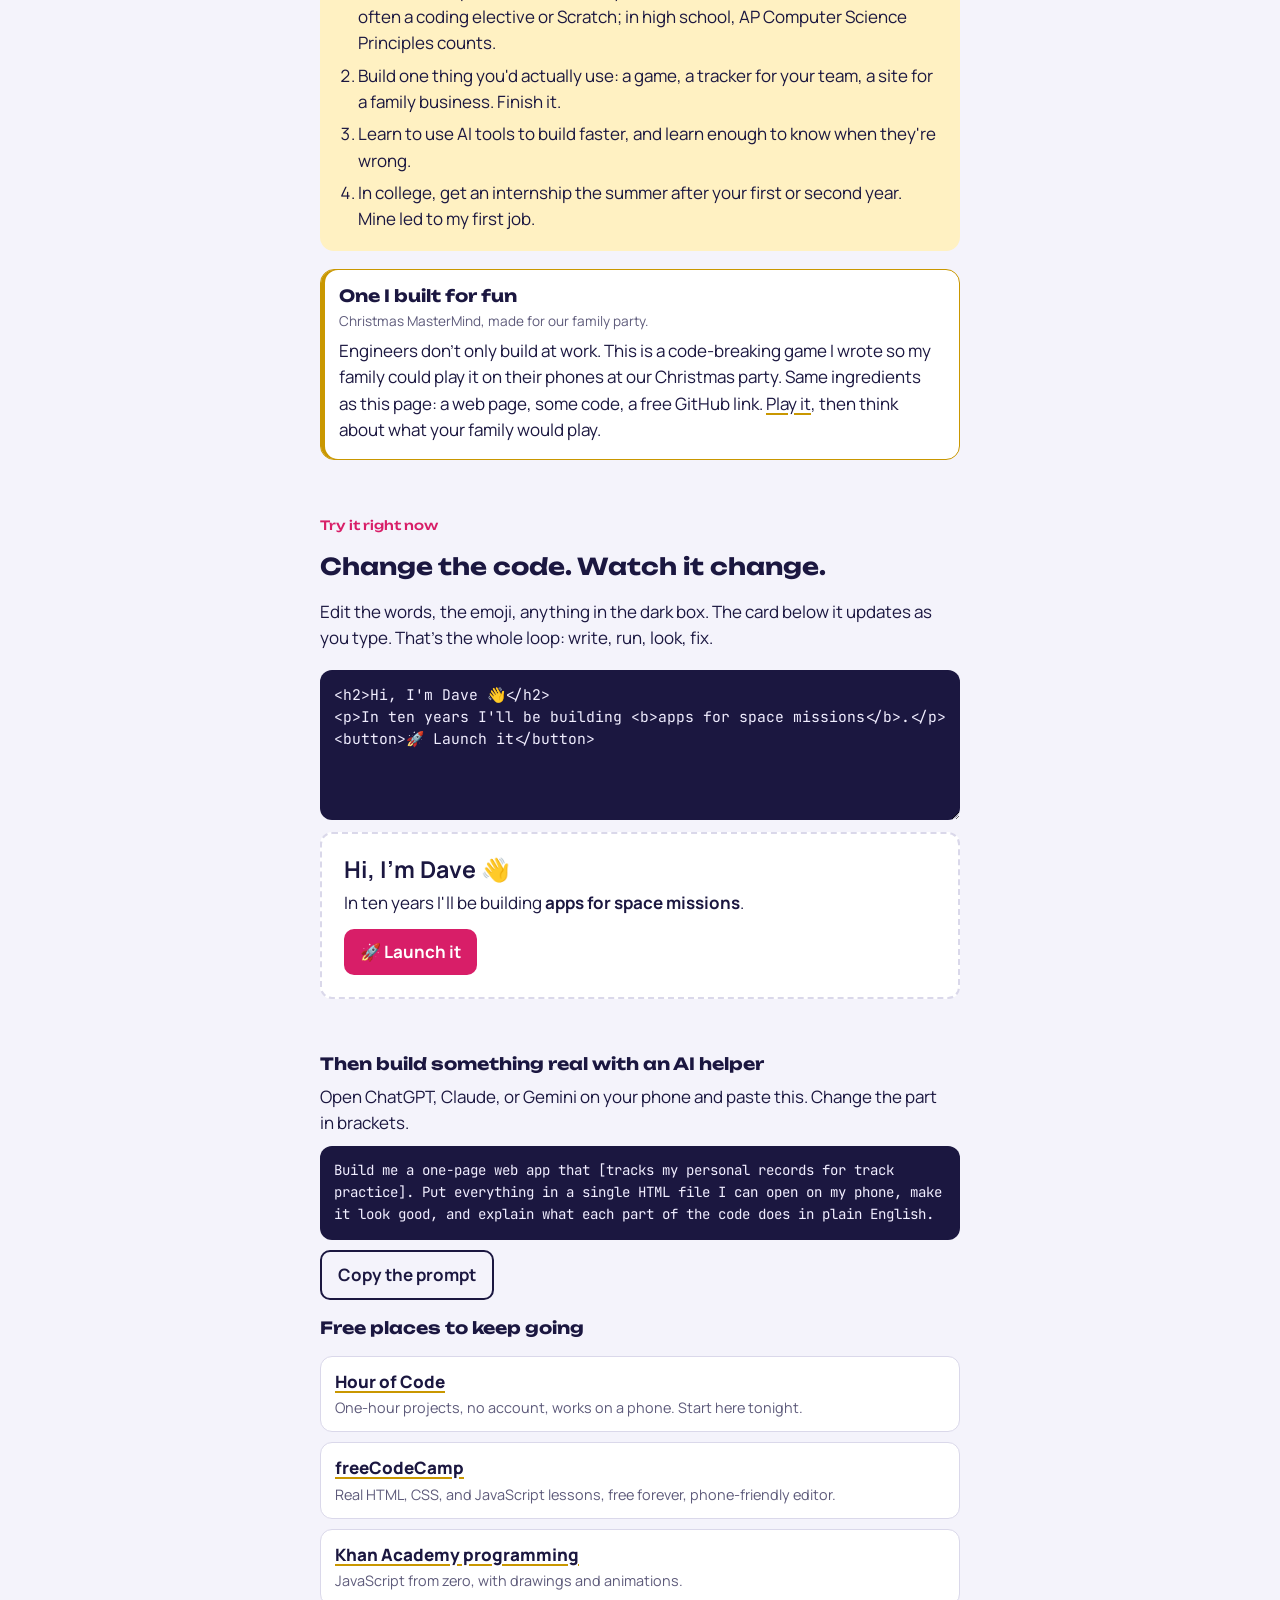
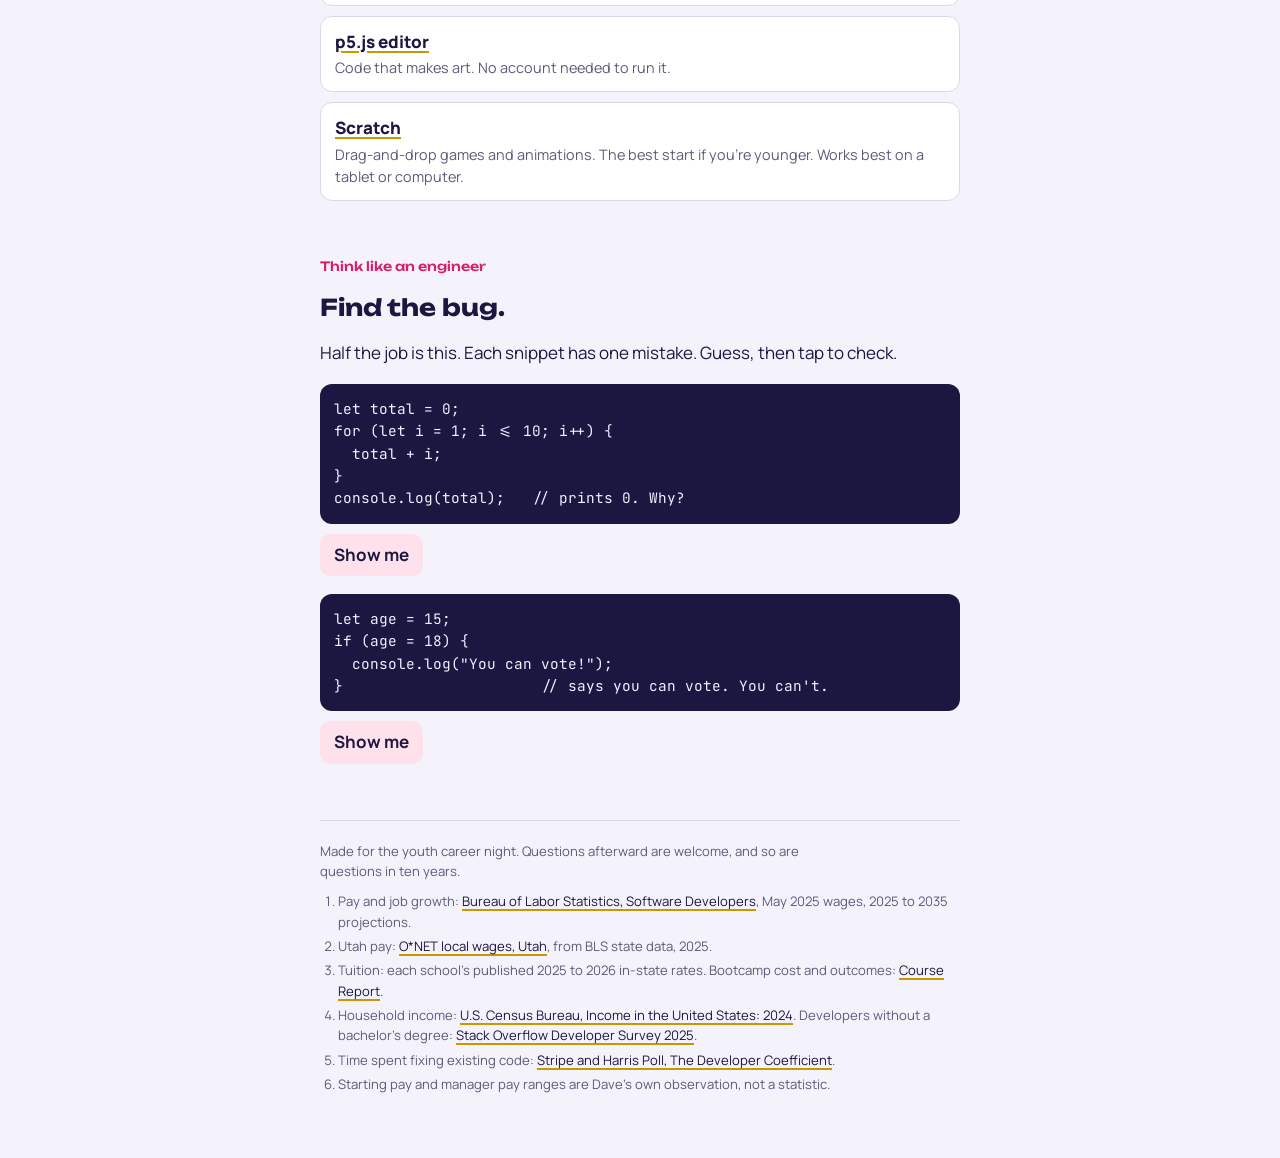
==== commit 2f1302ba: "Song buttons name each style, and the deploy bar no longer covers a two-line title card Buttons now " ====
--- a/docs/index.html
+++ b/docs/index.html
@@ -189,6 +189,7 @@
   }
   .song b { font-family: "Unbounded", sans-serif; font-weight: 700; font-size: .78rem; line-height: 1.2; }
   .song span { font-size: .8rem; color: var(--muted); font-variant-numeric: tabular-nums; }
+  .song .genre { font-size: .72rem; font-weight: 700; line-height: 1.2; }
   .song[aria-pressed="true"] { border-color: var(--hot); background: var(--hot-soft); box-shadow: inset 0 0 0 1.5px var(--hot); }
   .song:focus-visible { outline: 3px solid var(--focus); outline-offset: 2px; }
   .caption { display: flex; justify-content: space-between; gap: 12px; font-size: .9rem; color: var(--muted); flex-wrap: wrap; }
@@ -462,7 +463,7 @@
   // song). If the audio cannot load, the page falls back to a synthesized beat at the song's tempo and says so
   // under the video. The palette sets the stage's CSS colors and the canvas effects read them back.
   var SONGS = [{
-    id: "going-live", title: "Going Live", button: "Going Live", src: "going-live.mp3", bpm: 128, duration: 68.72,
+    id: "going-live", title: "Going Live", button: "Going Live", genre: "K-pop", src: "going-live.mp3", bpm: 128, duration: 68.72,
     stageLabel: "One-minute lyric video: Going Live",
     startLabel: "Play the anthem", startNote: "One minute. Turn your sound up.", startAria: "Play the one-minute anthem",
     card: "GOING LIVE", cardLine: "Software engineering. Your turn.",
@@ -489,7 +490,7 @@
     { t: 66.4, kind: "title", words: [] }
   ]
   }, {
-    id: "carry-it-home", title: "Carry It Home", button: "Carry It Home", src: "carry-it-home.mp3", bpm: 82, duration: 111.2,
+    id: "carry-it-home", title: "Carry It Home", button: "Carry It Home", genre: "Country", src: "carry-it-home.mp3", bpm: 82, duration: 111.2,
     stageLabel: "Lyric video: Carry It Home",
     startLabel: "Play the song", startNote: "Under two minutes. Turn your sound up.", startAria: "Play Carry It Home, just under two minutes",
     card: "CARRY IT HOME", cardLine: "Software engineering. Your turn.",
@@ -513,7 +514,7 @@
     { t: 95.54, kind: "title", words: [] }
   ]
   }, {
-    id: "mashup", title: "Going Live x Carry It Home", button: "Mashup", src: "going-live-mashup.mp3", bpm: 124, duration: 165.84,
+    id: "mashup", title: "Going Live x Carry It Home", button: "Mashup", genre: "K-pop × Country", src: "going-live-mashup.mp3", bpm: 124, duration: 165.84,
     stageLabel: "Lyric video: Going Live and Carry It Home mashup",
     startLabel: "Play the mashup", startNote: "Under three minutes. Turn your sound up.", startAria: "Play the mashup, just under three minutes",
     card: "GOING LIVE × CARRY IT HOME", cardLine: "Software engineering. Your turn.",
@@ -690,7 +691,9 @@
   function drawDeploy(t) {
     var titleAt = song.cues[song.cues.length - 1].t;
     var k = Math.min(1, Math.max(0, (t - titleAt) / 1.5));
-    var bw = Math.min(W * 0.7, 420), bh = 10, x = (W - bw) / 2, y = H * 0.7;
+    // Sit below the title card (a two-line title pushes its subtitle past 70%), but stay clear of the hint row.
+    var bw = Math.min(W * 0.7, 420), bh = 10, x = (W - bw) / 2;
+    var y = Math.min(H - 80, Math.max(H * 0.7, lyric.offsetTop + lyric.offsetHeight));
     g2.fillStyle = PAL.ink; g2.globalAlpha = 0.18; roundRect(x, y, bw, bh, 5); g2.fill(); g2.globalAlpha = 1;
     if (k > 0) { g2.fillStyle = k < 1 ? PAL.gold : PAL.accent; roundRect(x, y, Math.max(bh, bw * k), bh, 5); g2.fill(); }
     g2.fillStyle = PAL.ink; g2.globalAlpha = 0.85; g2.font = "600 13px Manrope, sans-serif"; g2.textAlign = "center"; g2.textBaseline = "alphabetic";
@@ -920,8 +923,9 @@
     var b = document.createElement("button");
     b.type = "button"; b.className = "song"; b.dataset.song = sg.id;
     var name = document.createElement("b"); name.textContent = sg.button;
+    var genre = document.createElement("span"); genre.className = "genre"; genre.textContent = sg.genre;
     var len = document.createElement("span"); len.textContent = clock(sg.duration);
-    b.append(name, len);
+    b.append(name, genre, len);
     b.addEventListener("click", function () { selectSong(sg); });
     songsEl.appendChild(b);
   });
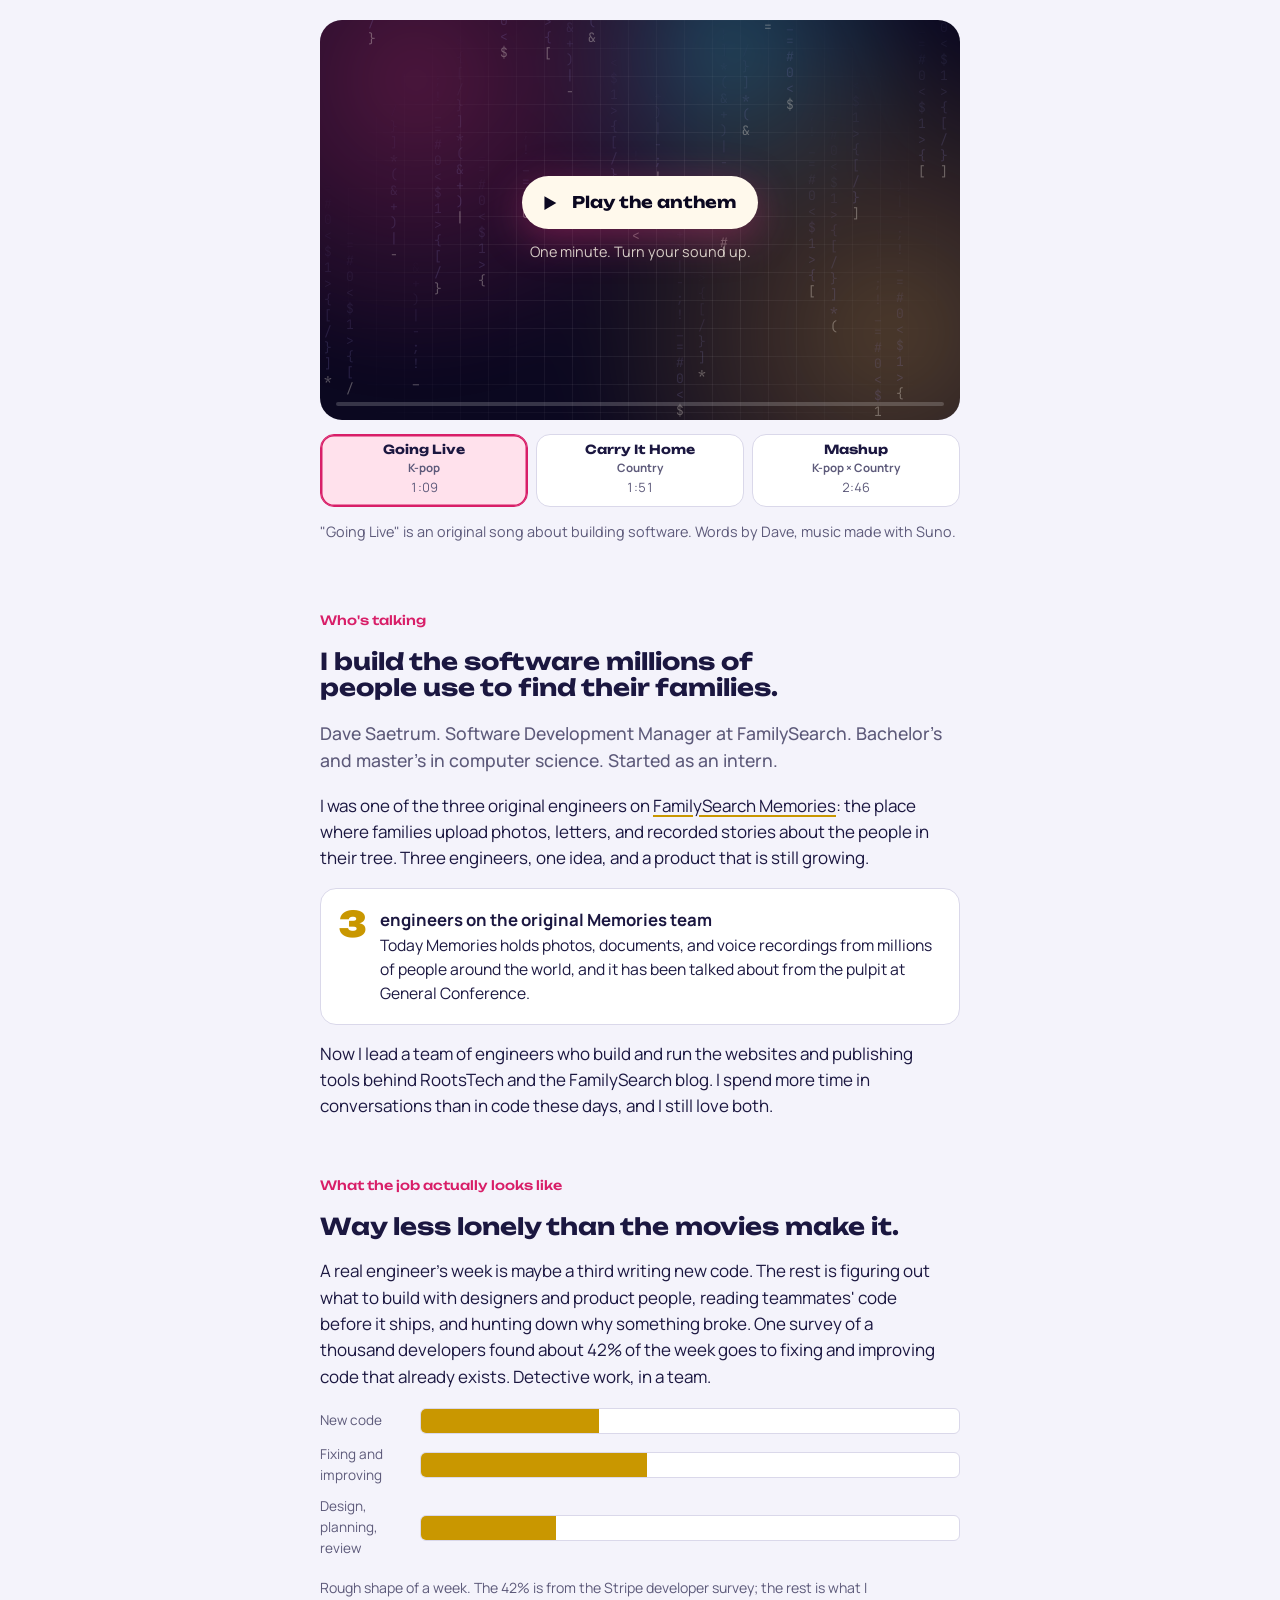
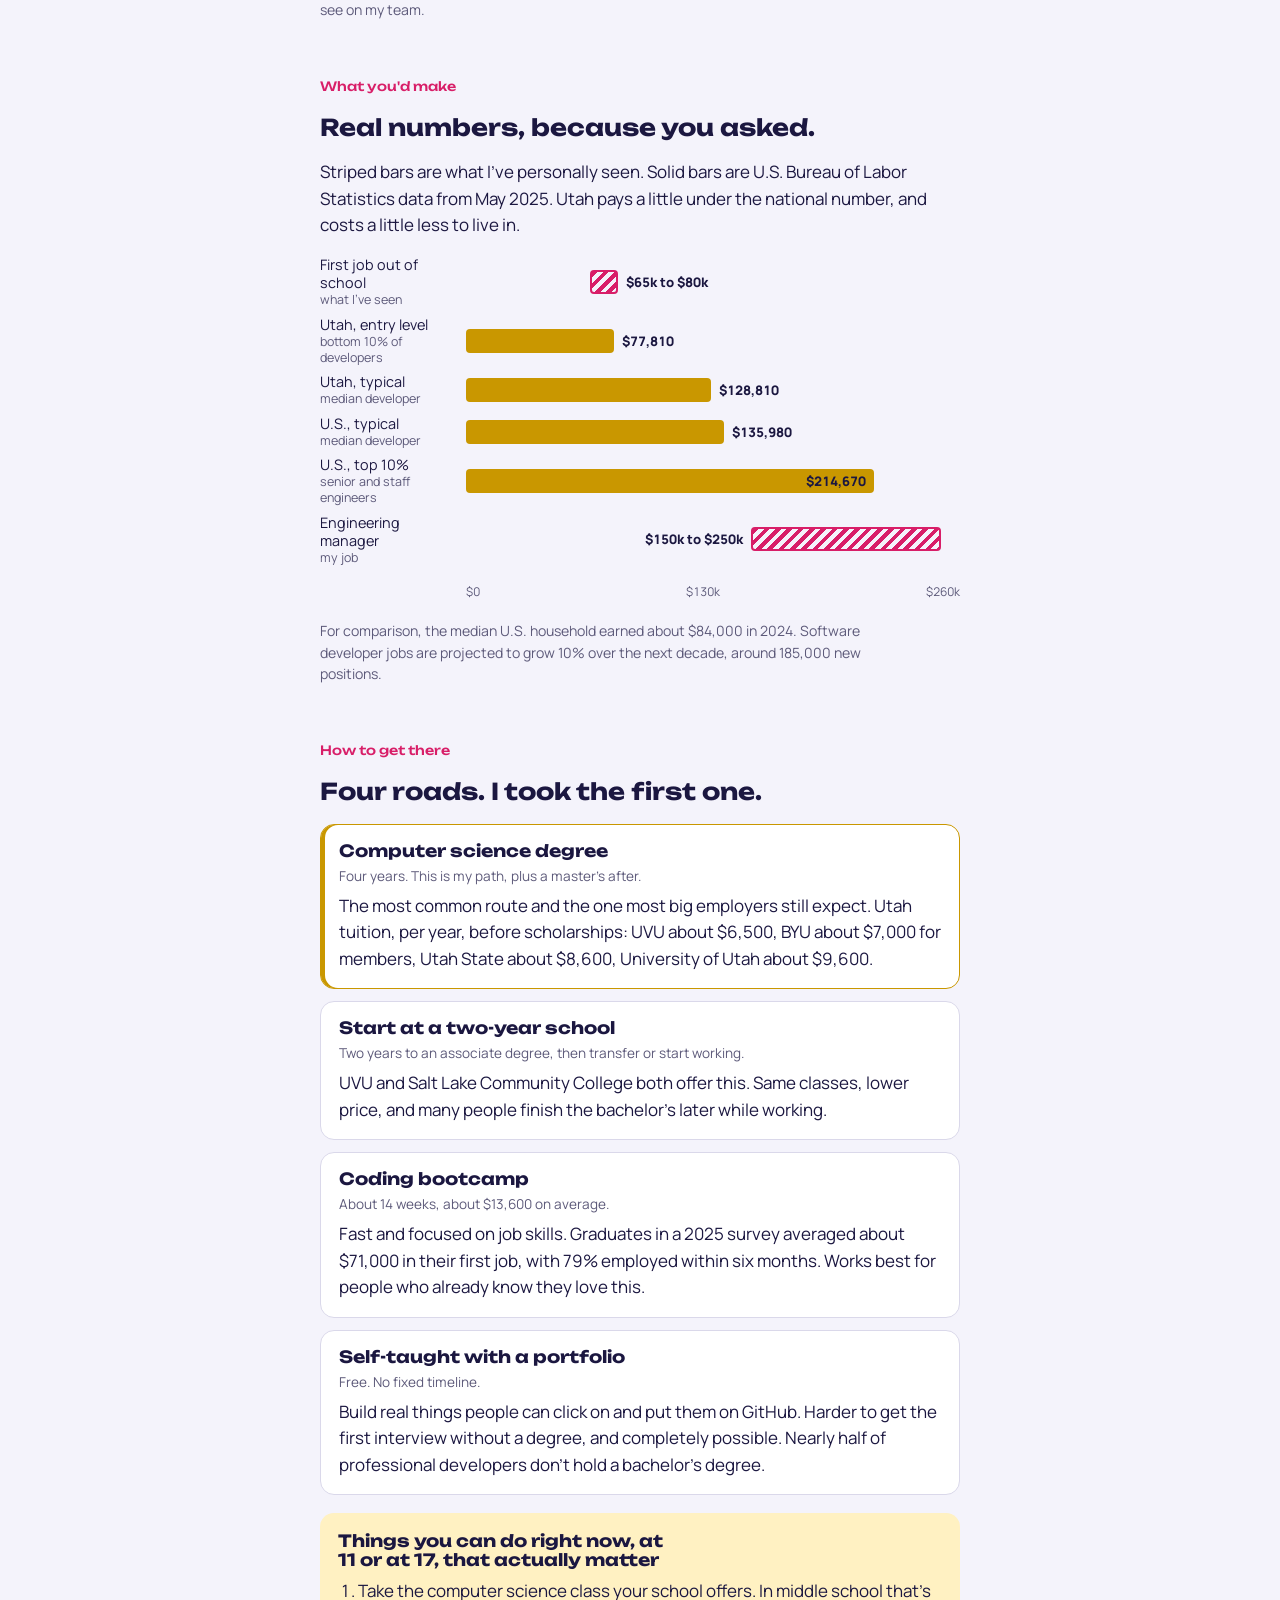
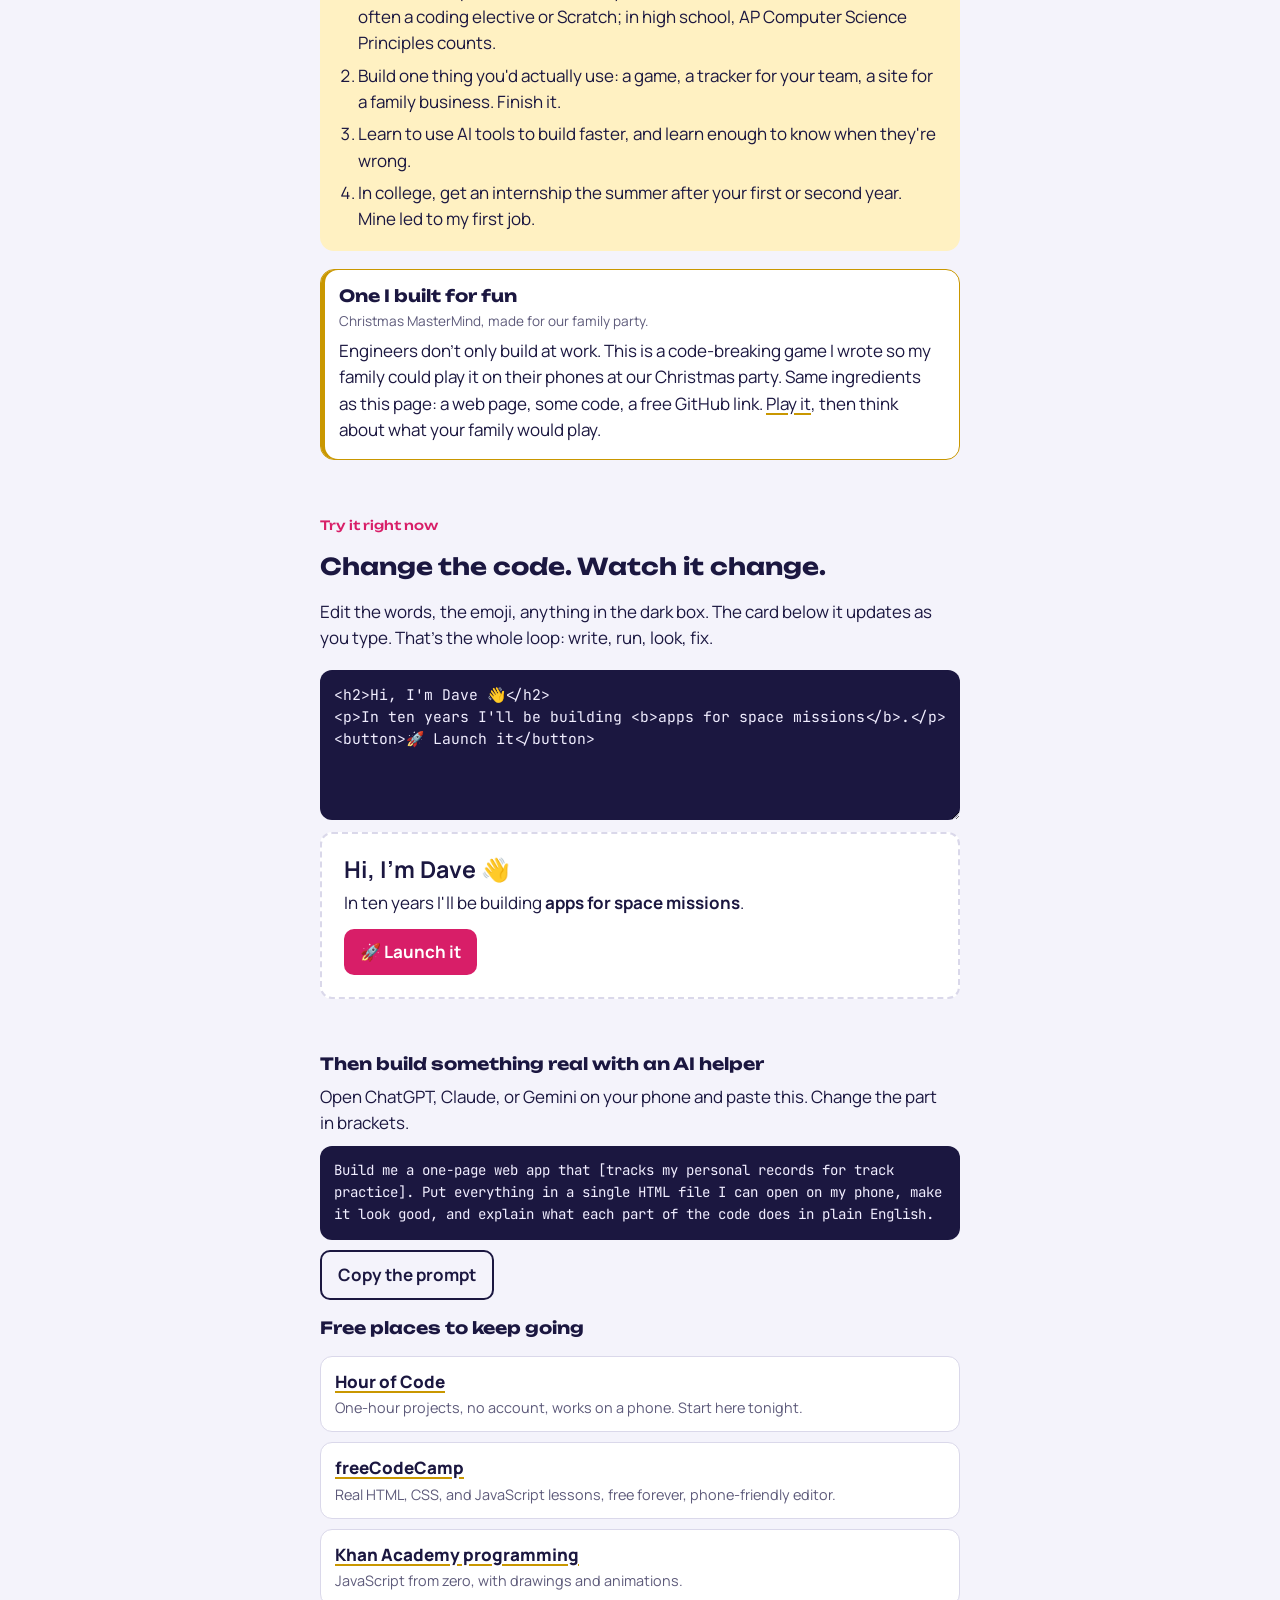
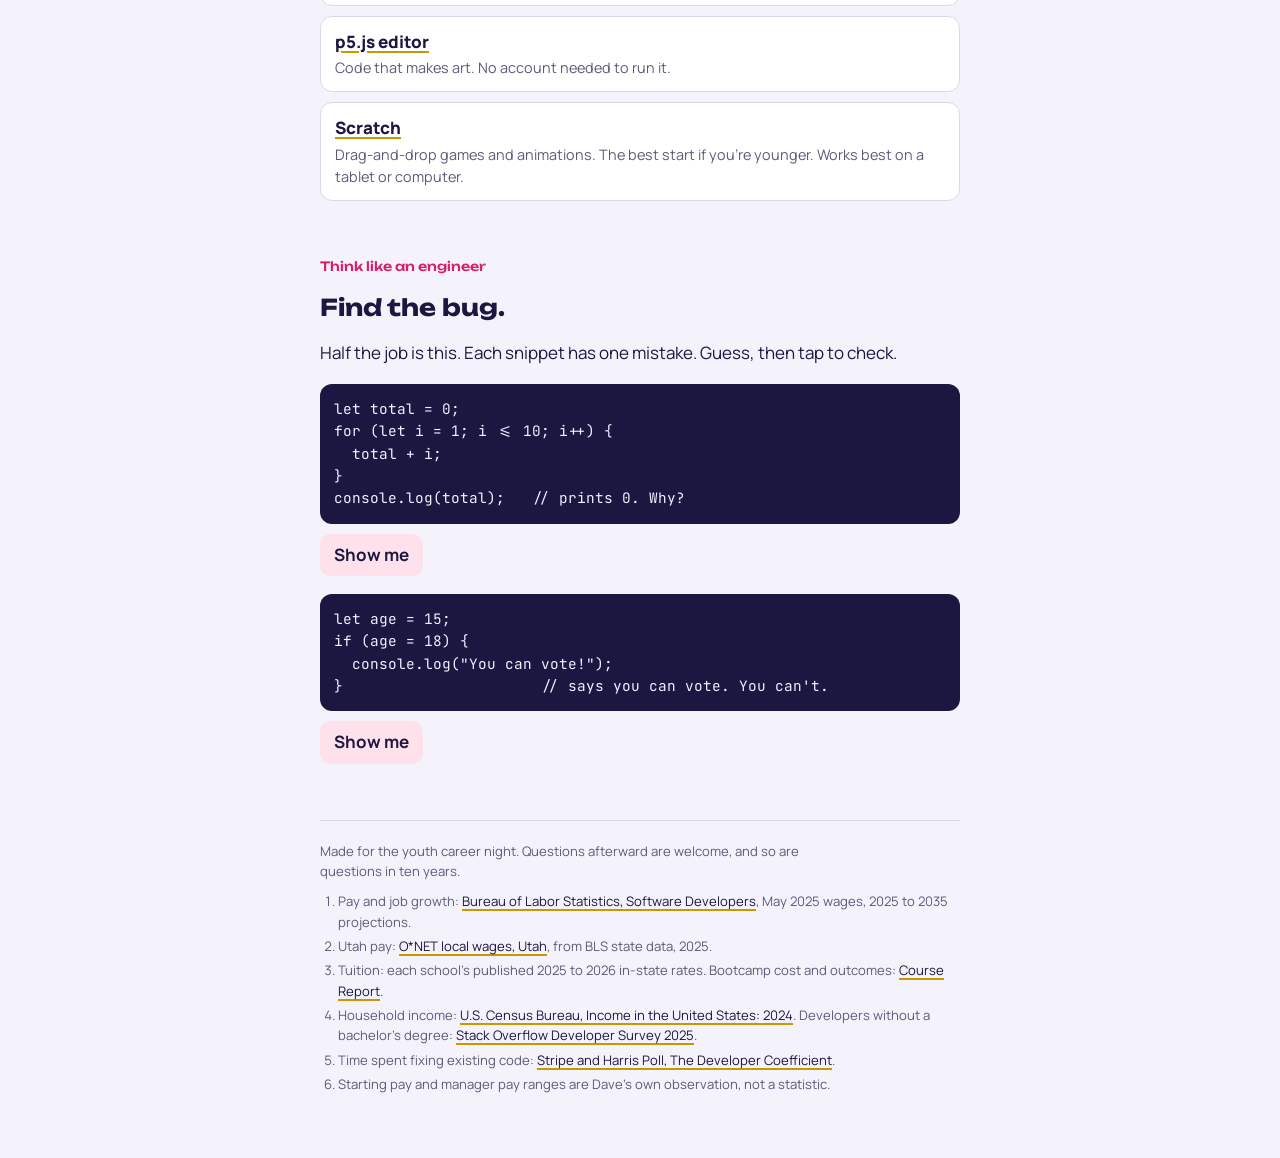
==== commit 59947ef0: "On a slow connection the video says "Loading the song…" instead of looking frozen The pill appears a" ====
--- a/docs/index.html
+++ b/docs/index.html
@@ -178,6 +178,15 @@
   .ctl svg { width: 20px; height: 20px; fill: currentColor; }
   .ctl:hover { background: rgba(255, 249, 236, .3); }
   .stage.paused .lyric { opacity: .35; }
+  .loading {
+    position: absolute; top: 16px; left: 50%; transform: translateX(-50%); z-index: 3;
+    padding: 6px 14px; border-radius: 999px; white-space: nowrap;
+    background: color-mix(in srgb, var(--stage-ink) 16%, transparent); color: var(--stage-ink);
+    font-size: .85rem; font-weight: 600;
+    animation: pulse 1.2s ease-in-out infinite alternate;
+  }
+  @keyframes pulse { from { opacity: .55; } to { opacity: 1; } }
+  @media (prefers-reduced-motion: reduce) { .loading { animation: none; } }
   .hint { position: absolute; left: 16px; bottom: 30px; z-index: 3; font-size: .8rem; color: var(--stage-ink); opacity: .7; }
   .bar { position: absolute; left: 16px; right: 16px; bottom: 14px; height: 4px; background: rgba(255,255,255,.18); border-radius: 2px; overflow: hidden; z-index: 2; }
   .bar i { display: block; height: 100%; width: 0; background: var(--stage-gold); }
@@ -297,6 +306,7 @@
       <button class="ctl" id="pause" type="button" aria-label="Pause" hidden>
         <svg viewBox="0 0 24 24" aria-hidden="true"><path id="pause-icon" d="M6 5h4v14H6zm8 0h4v14h-4z"/></svg>
       </button>
+      <span class="loading" id="loading" role="status" hidden>Loading the song…</span>
       <span class="hint" id="hint" hidden>Tap anywhere to pause</span>
       <div class="bar" aria-hidden="true"><i id="progress"></i></div>
     </div>
@@ -561,6 +571,7 @@
   var pauseBtn = document.getElementById("pause");
   var pauseIcon = document.getElementById("pause-icon");
   var hint = document.getElementById("hint");
+  var loadingEl = document.getElementById("loading"), loadingTimer = 0;
   var PAUSE_PATH = "M6 5h4v14H6zm8 0h4v14h-4z", PLAY_PATH = "M7 4.5v15l13-7.5z";
   var songsEl = document.getElementById("songs");
   var captionEl = document.getElementById("song-caption");
@@ -805,9 +816,18 @@
     raf = requestAnimationFrame(frame);
   }
 
+  // The loading pill appears only if the song takes more than a moment to start or stalls mid-song,
+  // so a fast connection never sees it flash.
+  function setLoading(on) {
+    clearTimeout(loadingTimer);
+    if (on) loadingTimer = setTimeout(function () { loadingEl.hidden = false; }, 300);
+    else loadingEl.hidden = true;
+  }
+
   function finish() {
     running = false; paused = false;
     cancelAnimationFrame(raf);
+    setLoading(false);
     if (audio) { audio.pause(); }
     // If the tab was throttled and frames fell behind the song, still land on the title card.
     var CUES = song.cues;
@@ -832,9 +852,10 @@
     if (!paused) {
       cancelAnimationFrame(raf);
       if (audio) { audio.pause(); } else if (ctx) { ctx.suspend(); }
+      setLoading(false);
       setPausedUI(true);
     } else {
-      if (audio) { audio.play().catch(function () {}); if (ctx && ctx.state === "suspended") ctx.resume(); }
+      if (audio) { setLoading(true); audio.play().catch(function () {}); if (ctx && ctx.state === "suspended") ctx.resume(); }
       else if (ctx) { ctx.resume(); }
       setPausedUI(false);
       raf = requestAnimationFrame(frame);
@@ -859,8 +880,11 @@
       a.onended = finish;
       a.onerror = function () { if (a === audio) fallbackToBeat(); };
       a.oncanplay = function () { if (a === audio && !analyser) attachAnalyser(); };
+      a.onwaiting = function () { if (a === audio && running && !paused) setLoading(true); };
+      a.onplaying = function () { if (a === audio) setLoading(false); };
     }
     var playing = audio;
+    setLoading(true);
     audio.currentTime = 0;
     audio.play().catch(function () { if (playing === audio) fallbackToBeat(); });
     raf = requestAnimationFrame(frame);
@@ -875,11 +899,12 @@
 
   function dropAudio() {
     if (audio) {
-      audio.onended = audio.onerror = audio.oncanplay = null;
+      audio.onended = audio.onerror = audio.oncanplay = audio.onwaiting = audio.onplaying = null;
       audio.pause(); audio.removeAttribute("src"); audio.load(); // stops any download still in flight
     }
     if (srcNode) { srcNode.disconnect(); srcNode = null; }
     audio = null; analyser = null;
+    setLoading(false);
   }
   function dropBeat() {
     if (beatMaster) { beatMaster.disconnect(); beatMaster = null; }
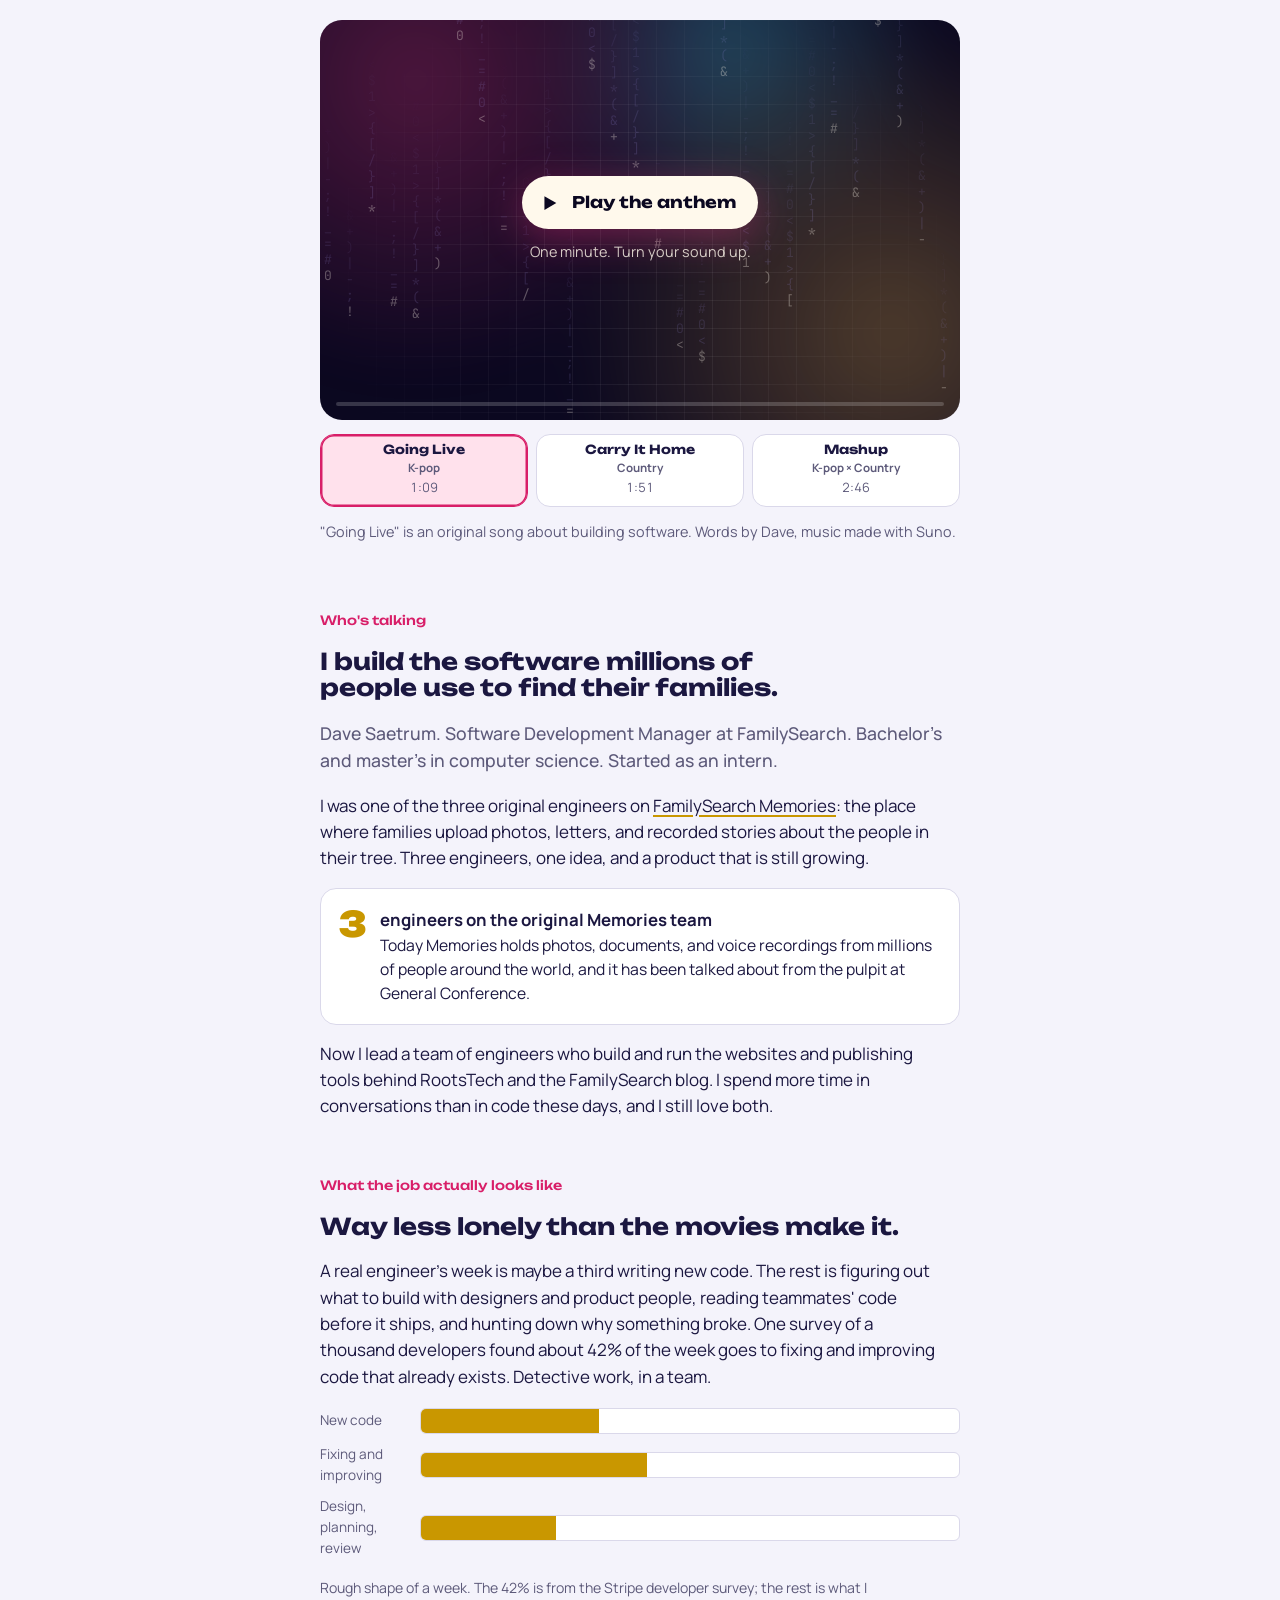
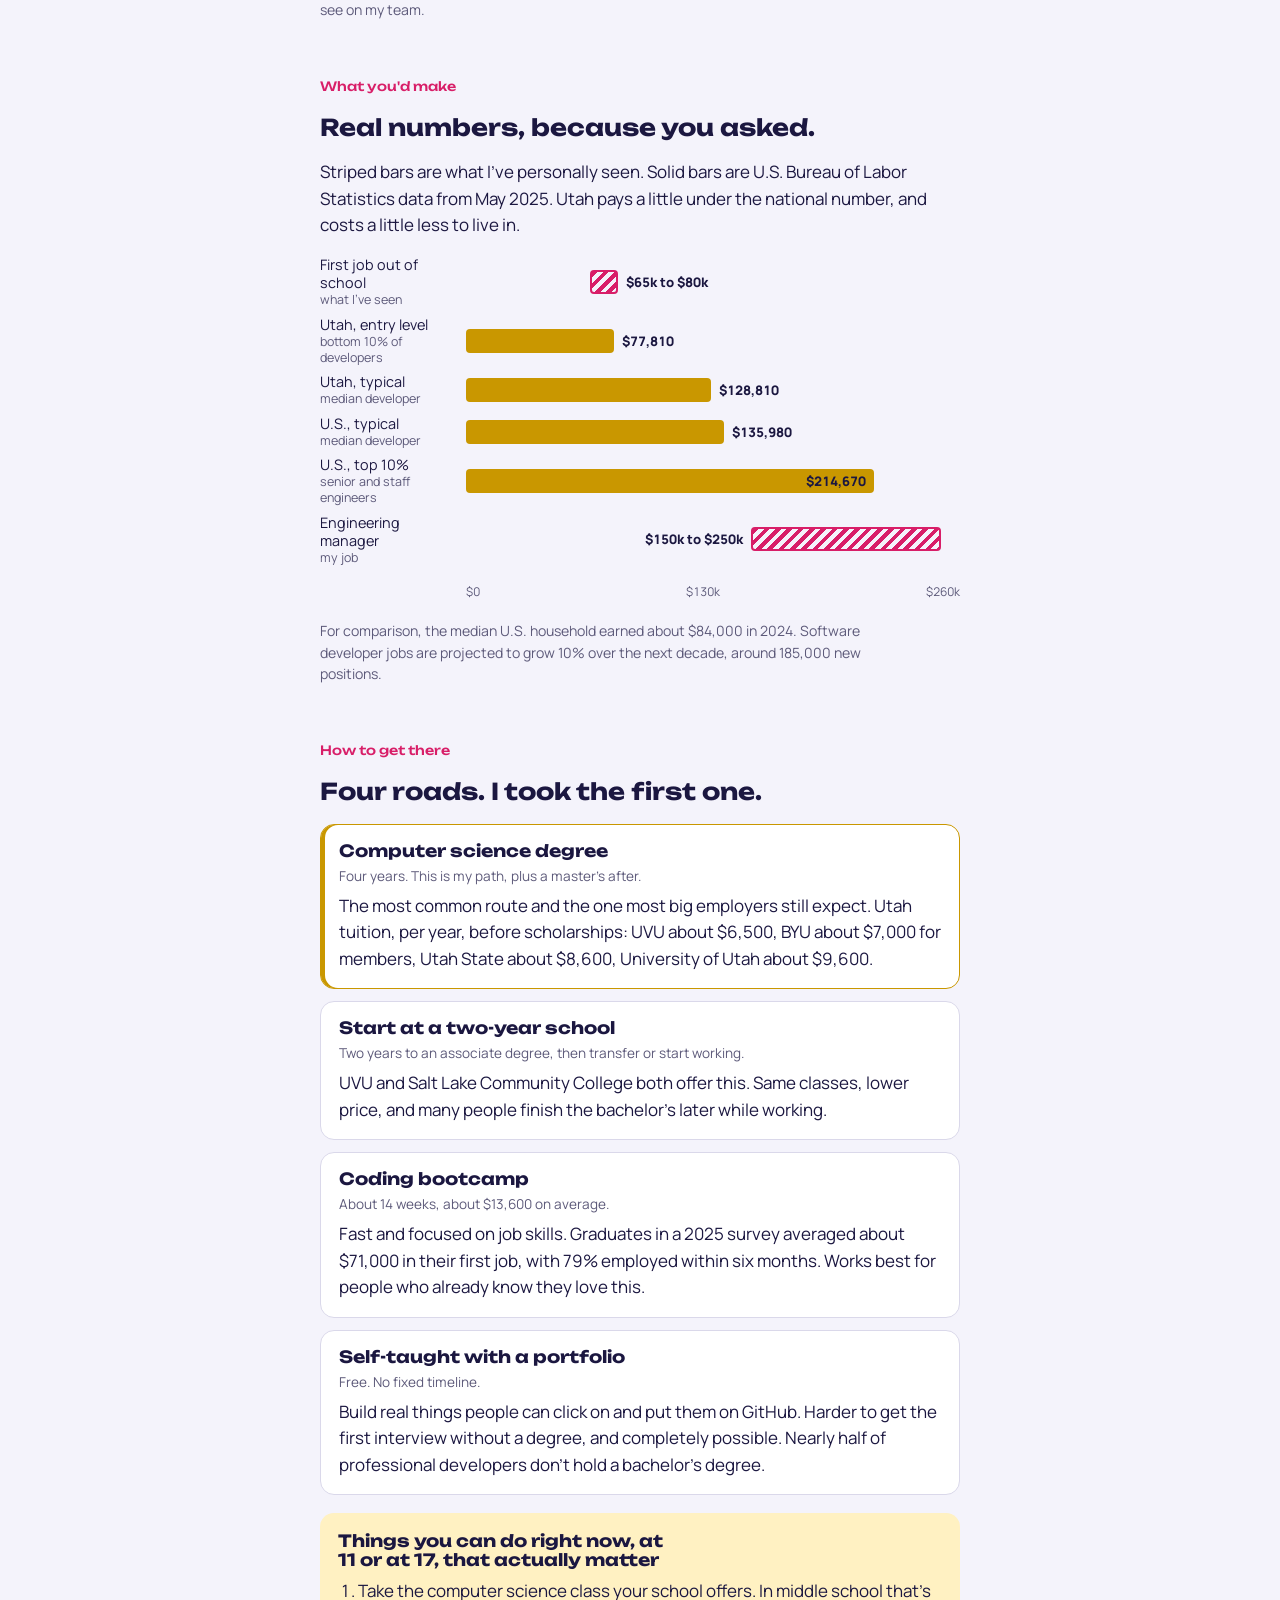
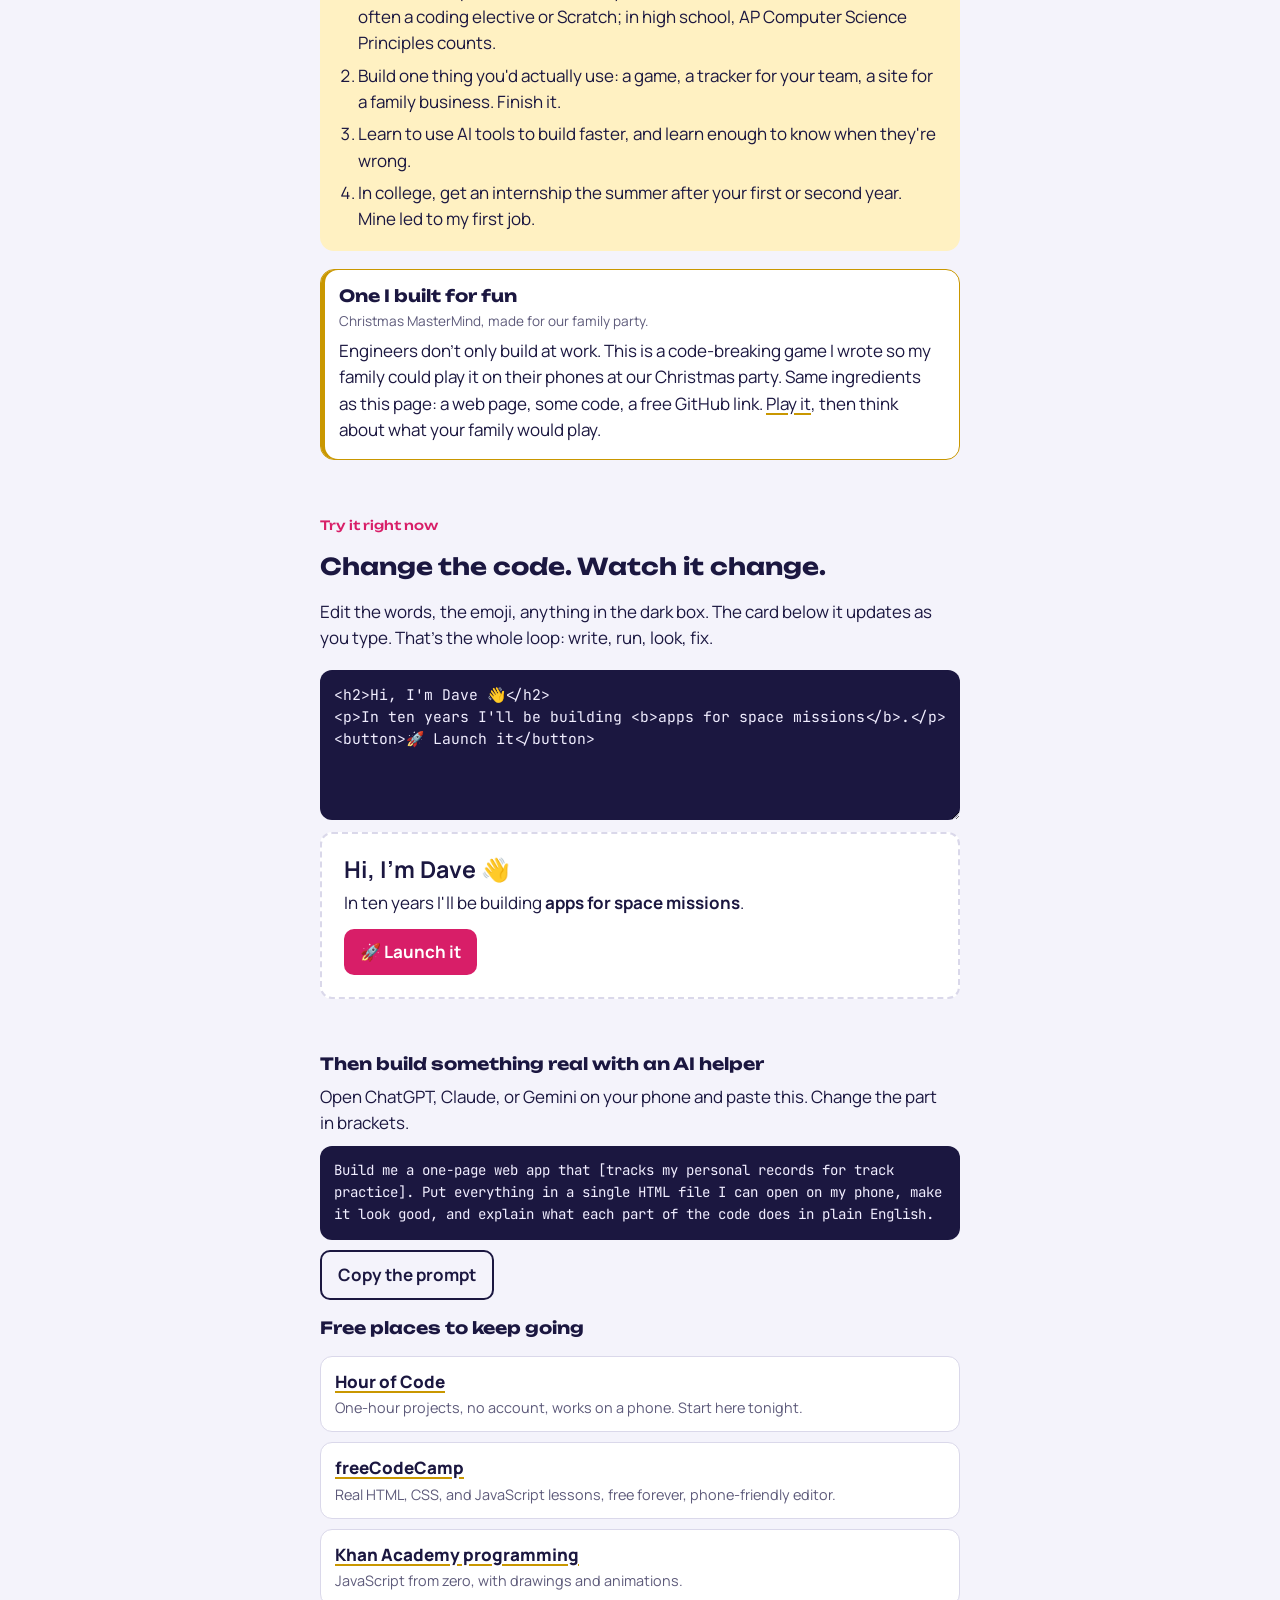
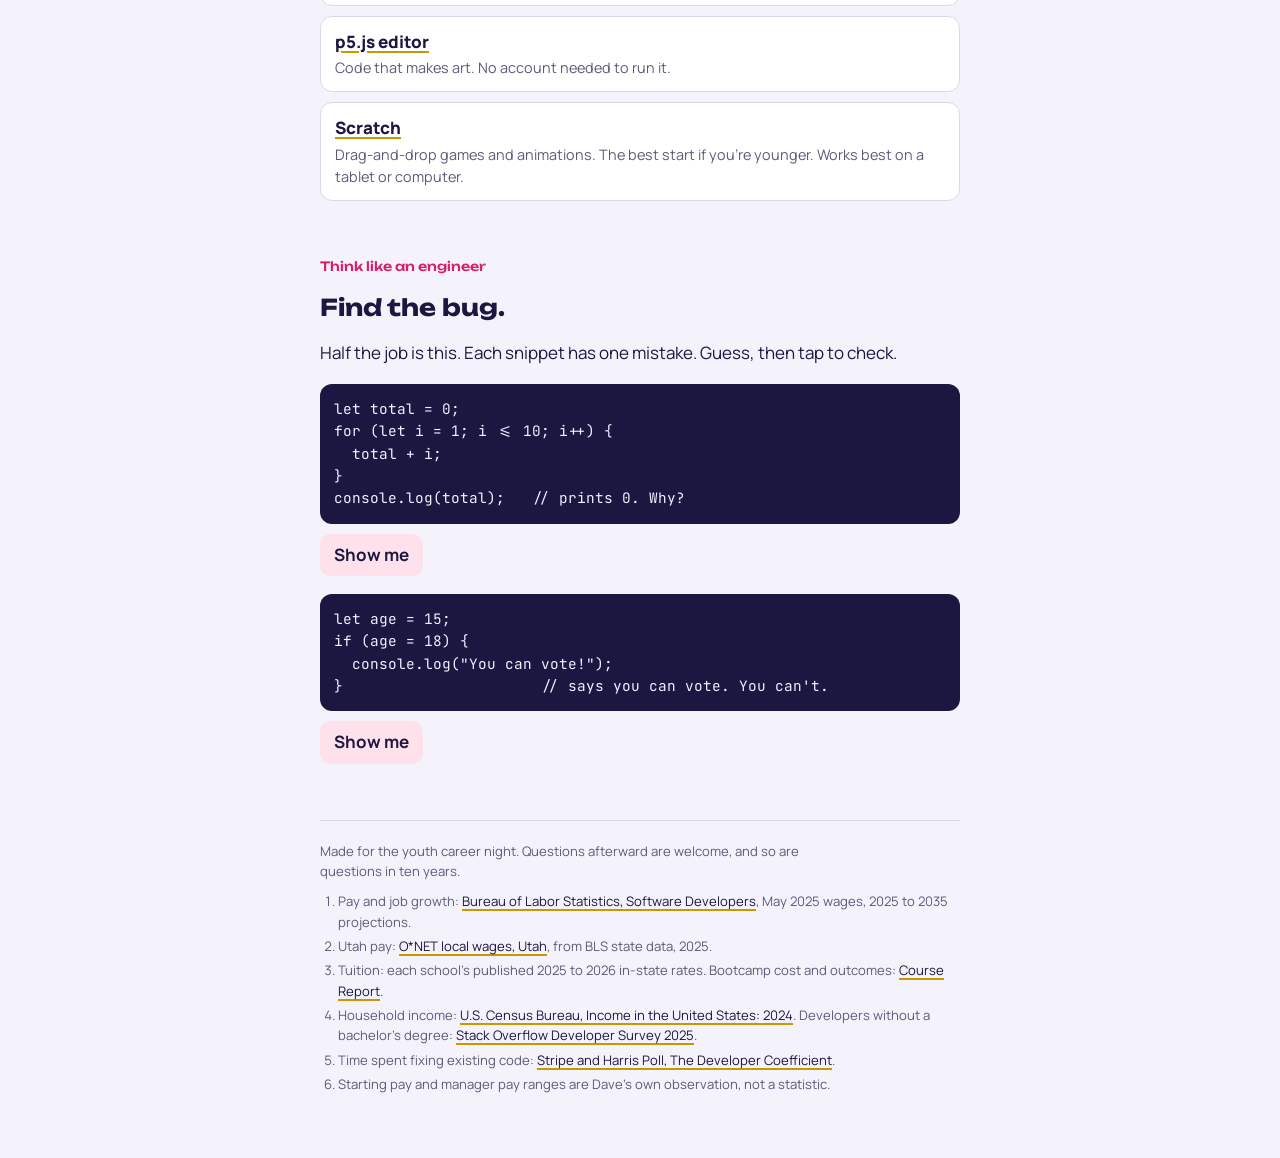
==== commit e2e89fb4: "The browser tab shows a gold play icon, and the favicon 404 is gone build-site.py adds an inline SVG" ====
--- a/docs/index.html
+++ b/docs/index.html
@@ -6,6 +6,7 @@
 <meta name="viewport" content="width=device-width, initial-scale=1, viewport-fit=cover">
 <meta name="description" content="A one-minute original anthem and a one-page guide to a software engineering career for youth ages 11 to 18.">
 <meta name="color-scheme" content="light dark">
+<link rel="icon" href="data:image/svg+xml,<svg xmlns='http://www.w3.org/2000/svg' viewBox='0 0 32 32'><rect width='32' height='32' rx='7' fill='%230B0820'/><path d='M12 8.5v15l12-7.5z' fill='%23FFC24B'/></svg>">
 <style>
   :root { padding-top: env(safe-area-inset-top, 0px); padding-bottom: env(safe-area-inset-bottom, 0px); }
   img { max-width: 100%; }
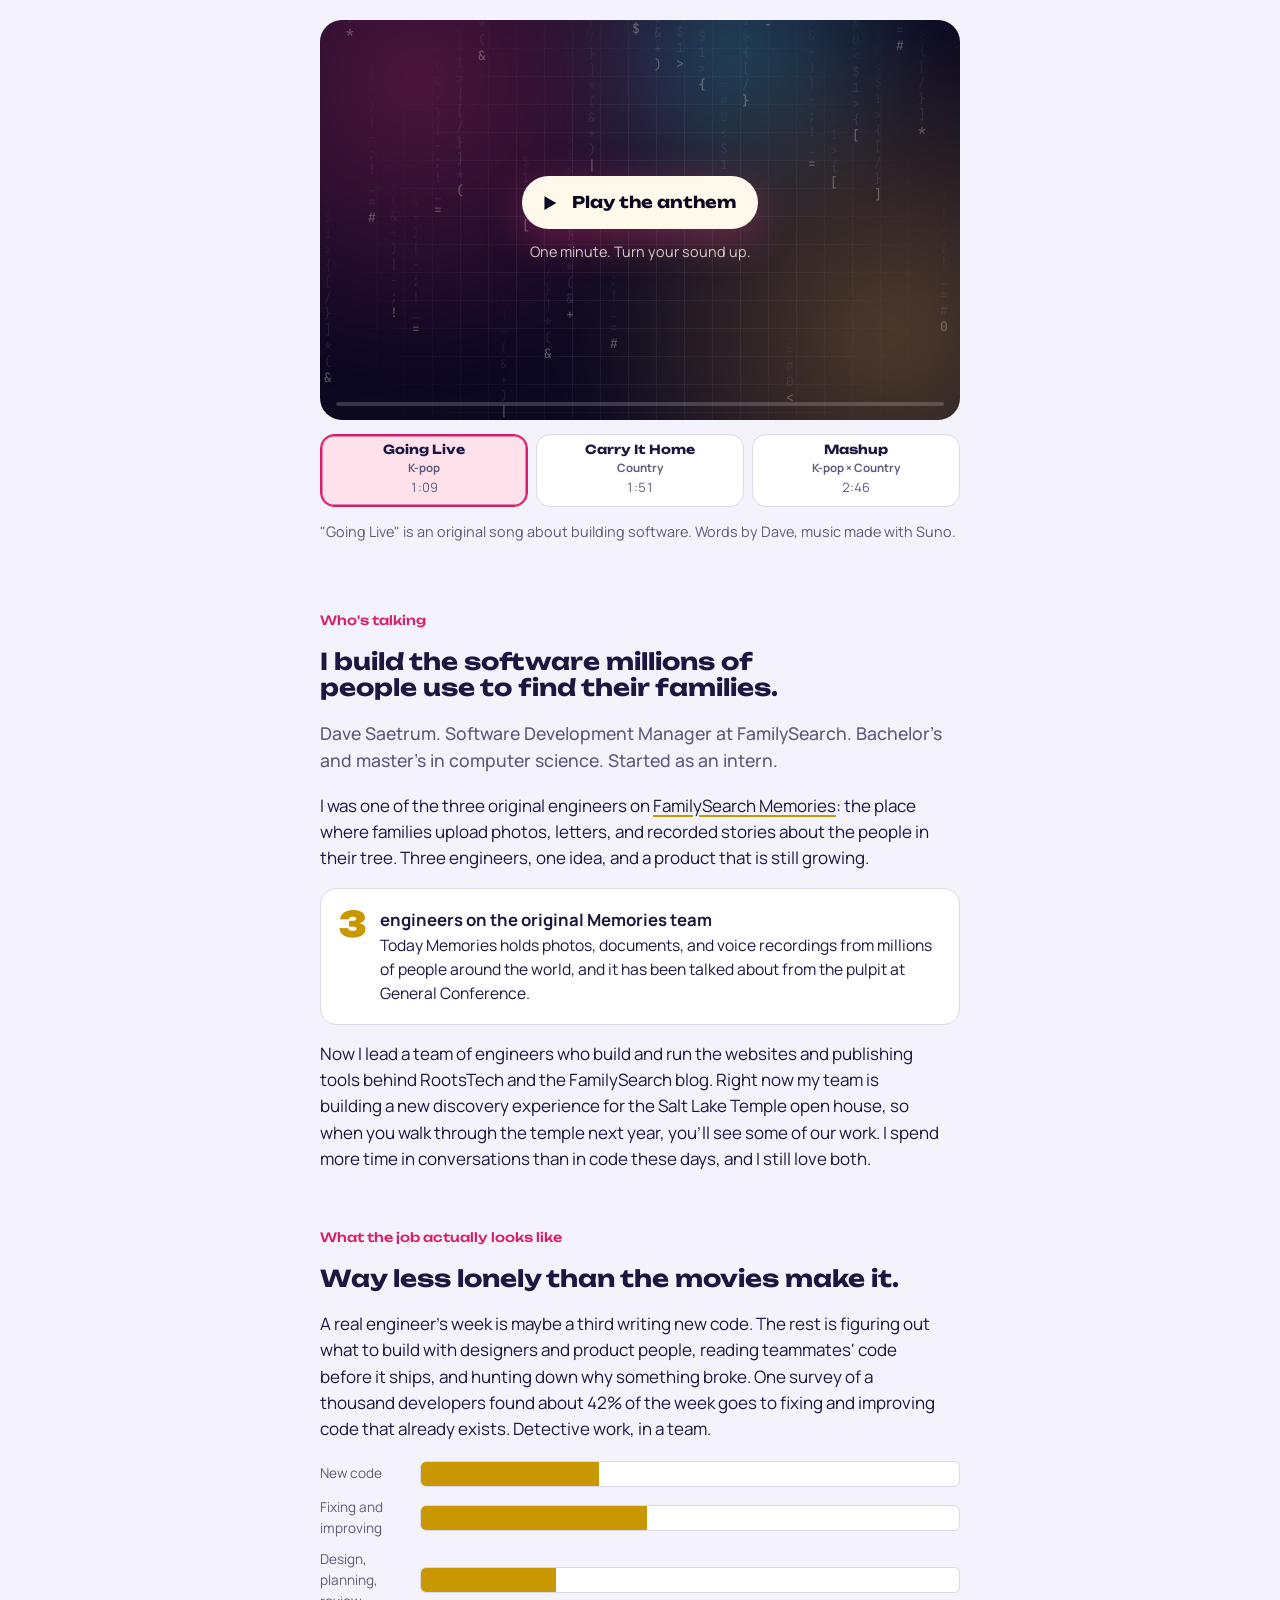
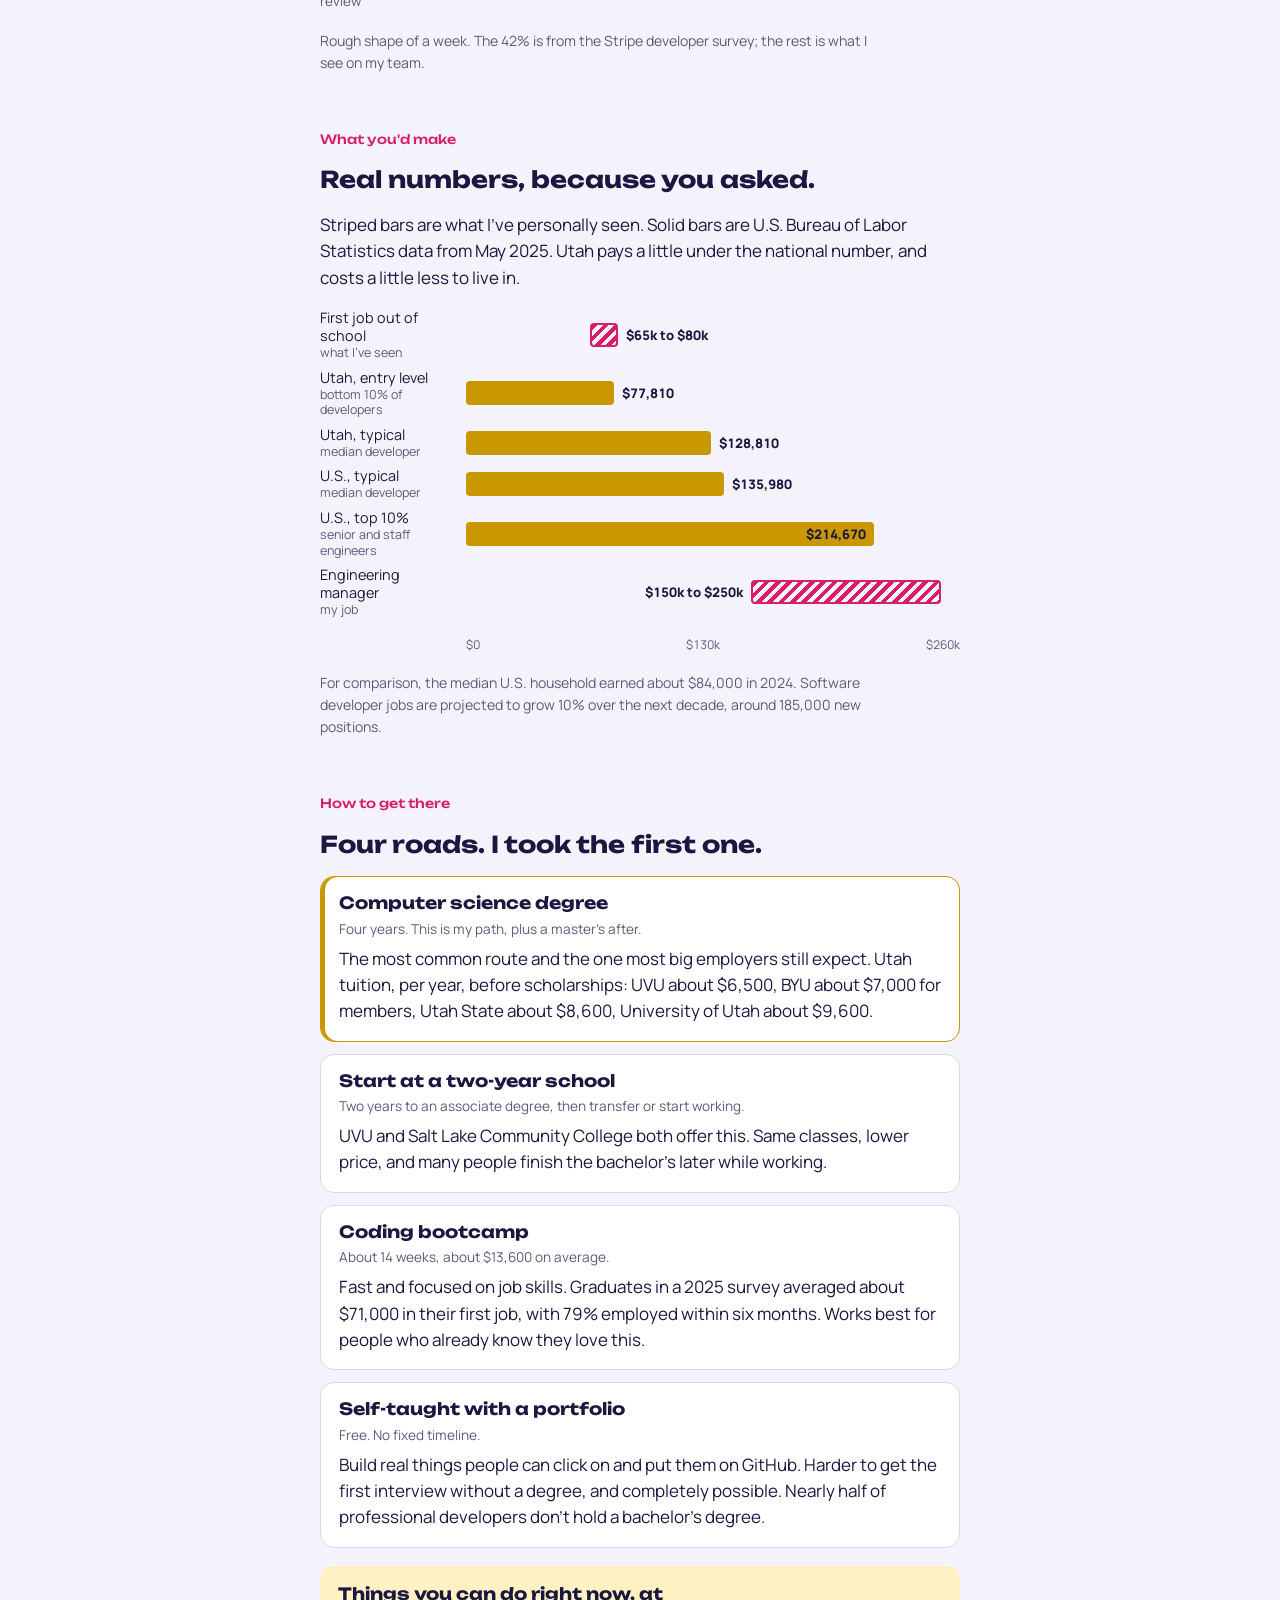
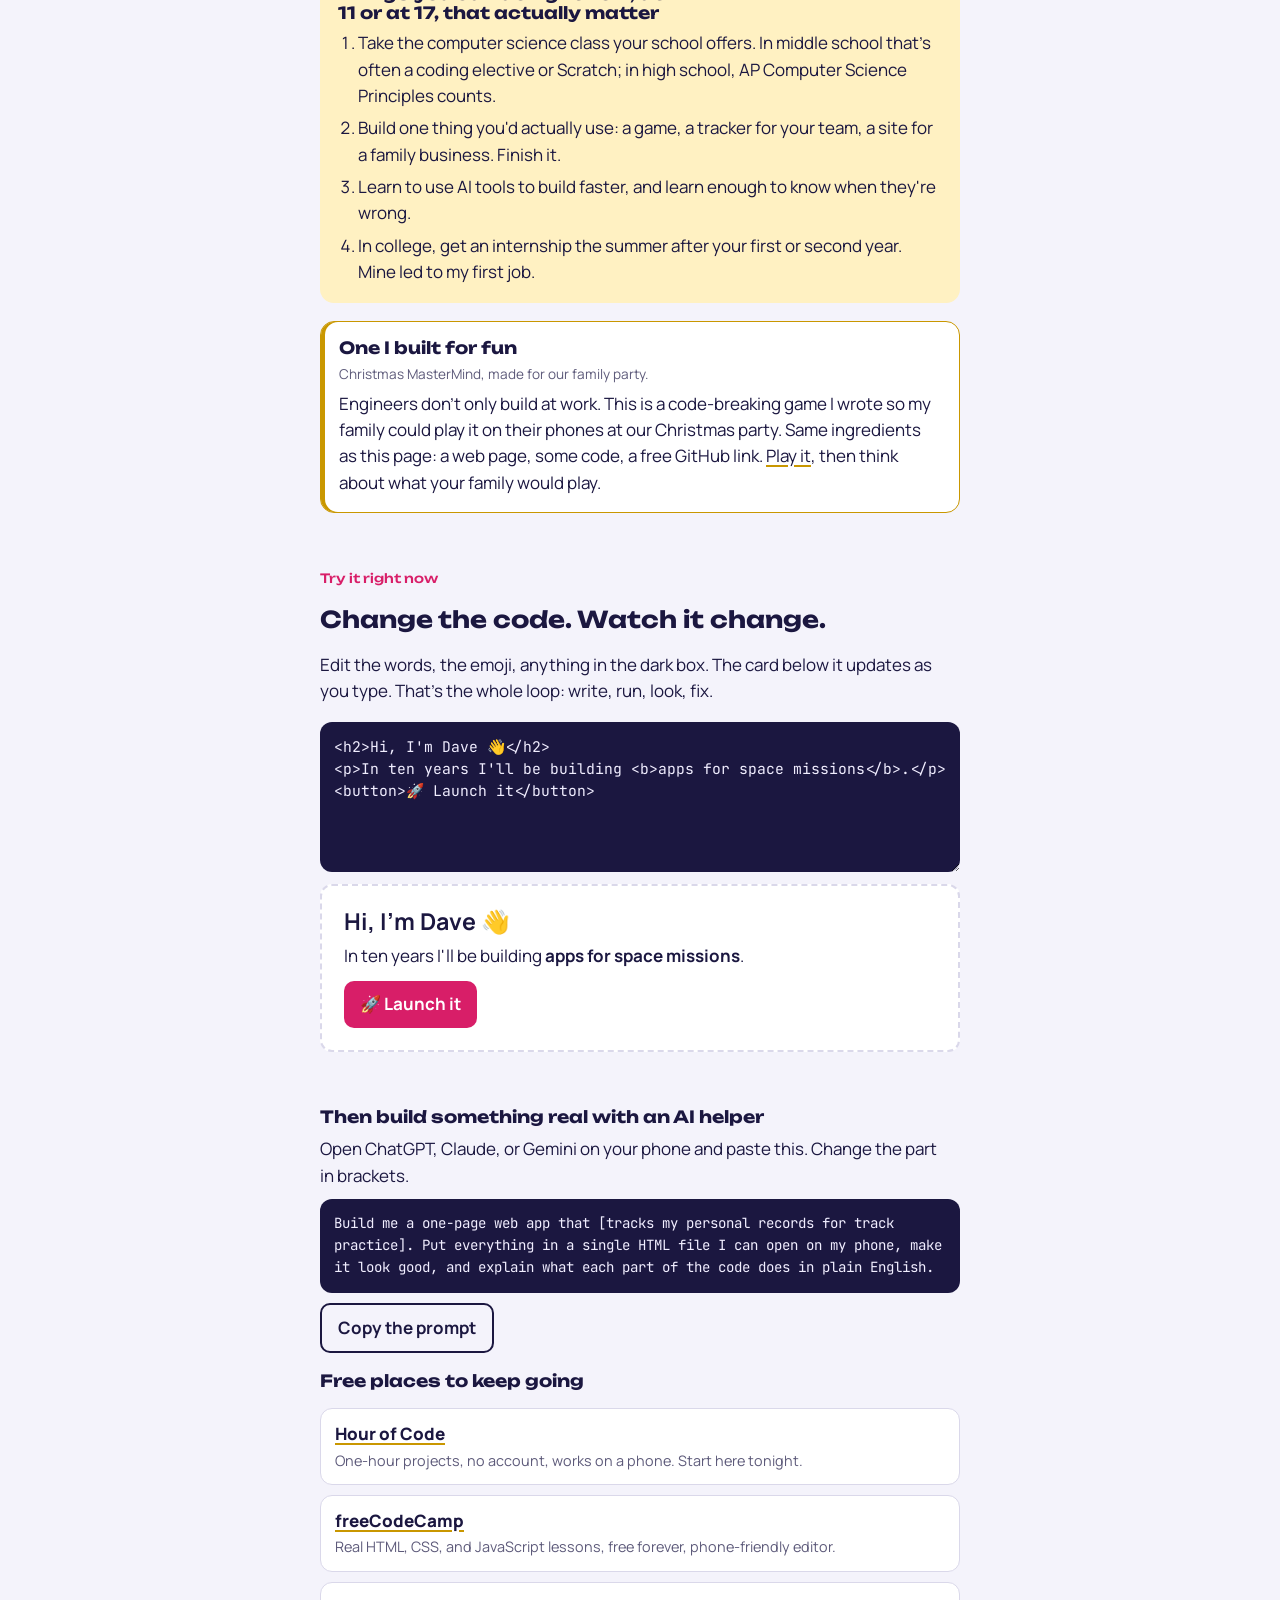
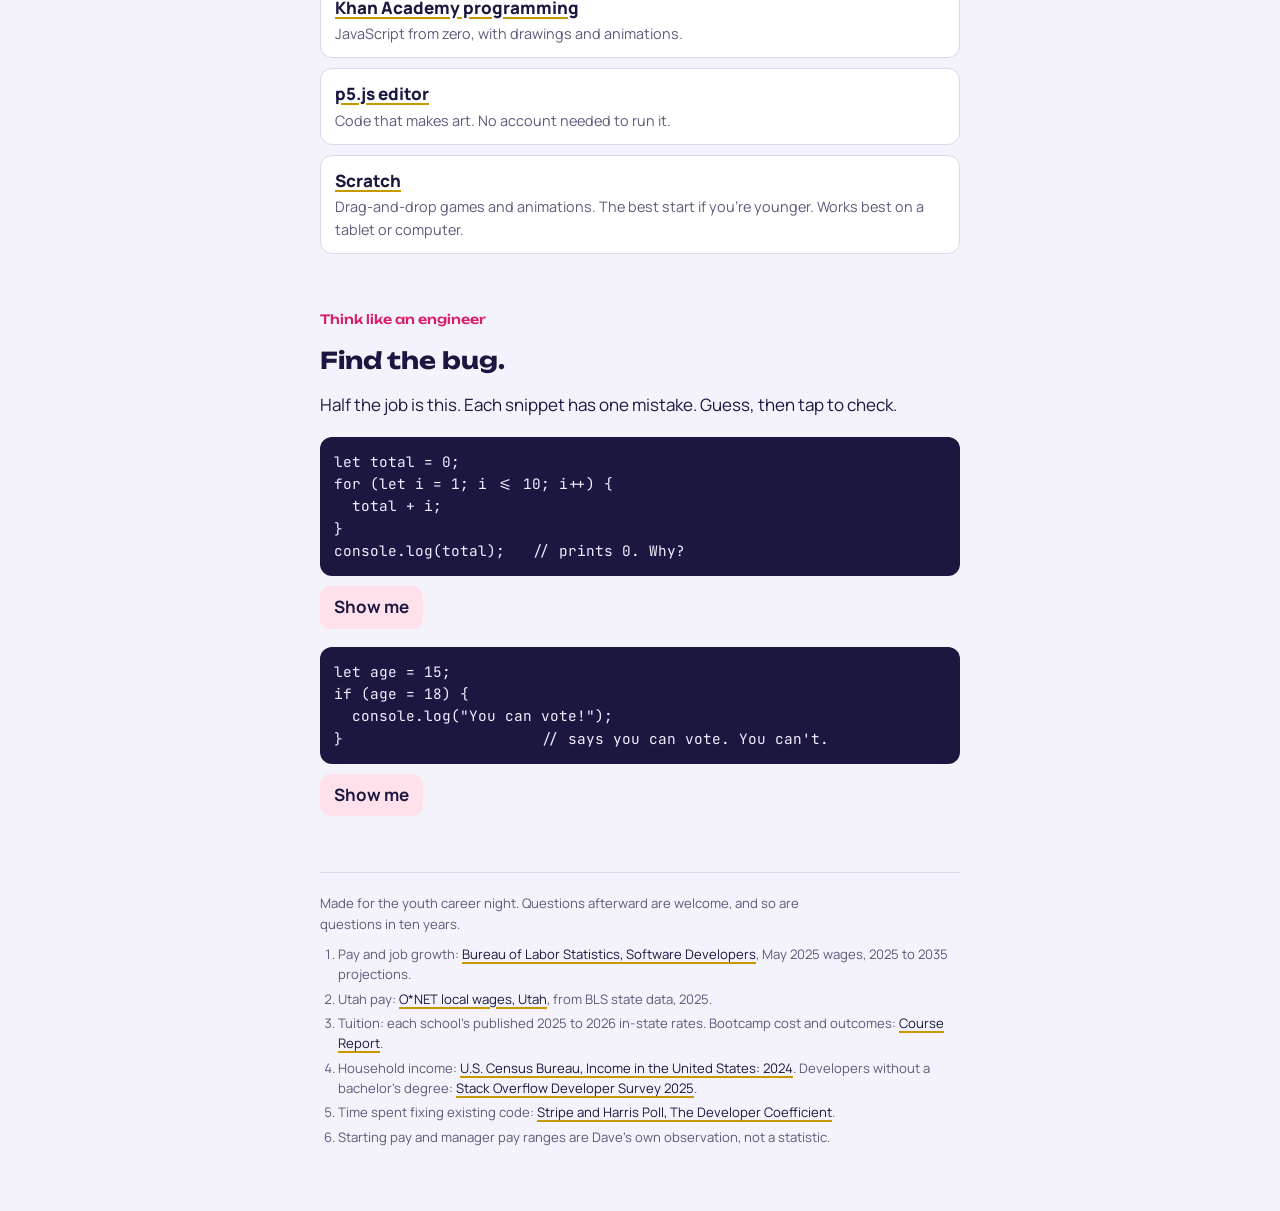
==== commit 91f64060: "The "about me" section mentions the Salt Lake Temple open house project Adds a sentence that Dave's " ====
--- a/docs/index.html
+++ b/docs/index.html
@@ -329,7 +329,7 @@
         <div class="num">3</div>
         <p><strong>engineers on the original Memories team</strong>Today Memories holds photos, documents, and voice recordings from millions of people around the world, and it has been talked about from the pulpit at General Conference.</p>
       </div>
-      <p>Now I lead a team of engineers who build and run the websites and publishing tools behind RootsTech and the FamilySearch blog. I spend more time in conversations than in code these days, and I still love both.</p>
+      <p>Now I lead a team of engineers who build and run the websites and publishing tools behind RootsTech and the FamilySearch blog. Right now my team is building a new discovery experience for the Salt Lake Temple open house, so when you walk through the temple next year, you'll see some of our work. I spend more time in conversations than in code these days, and I still love both.</p>
     </div>
   </section>
 
